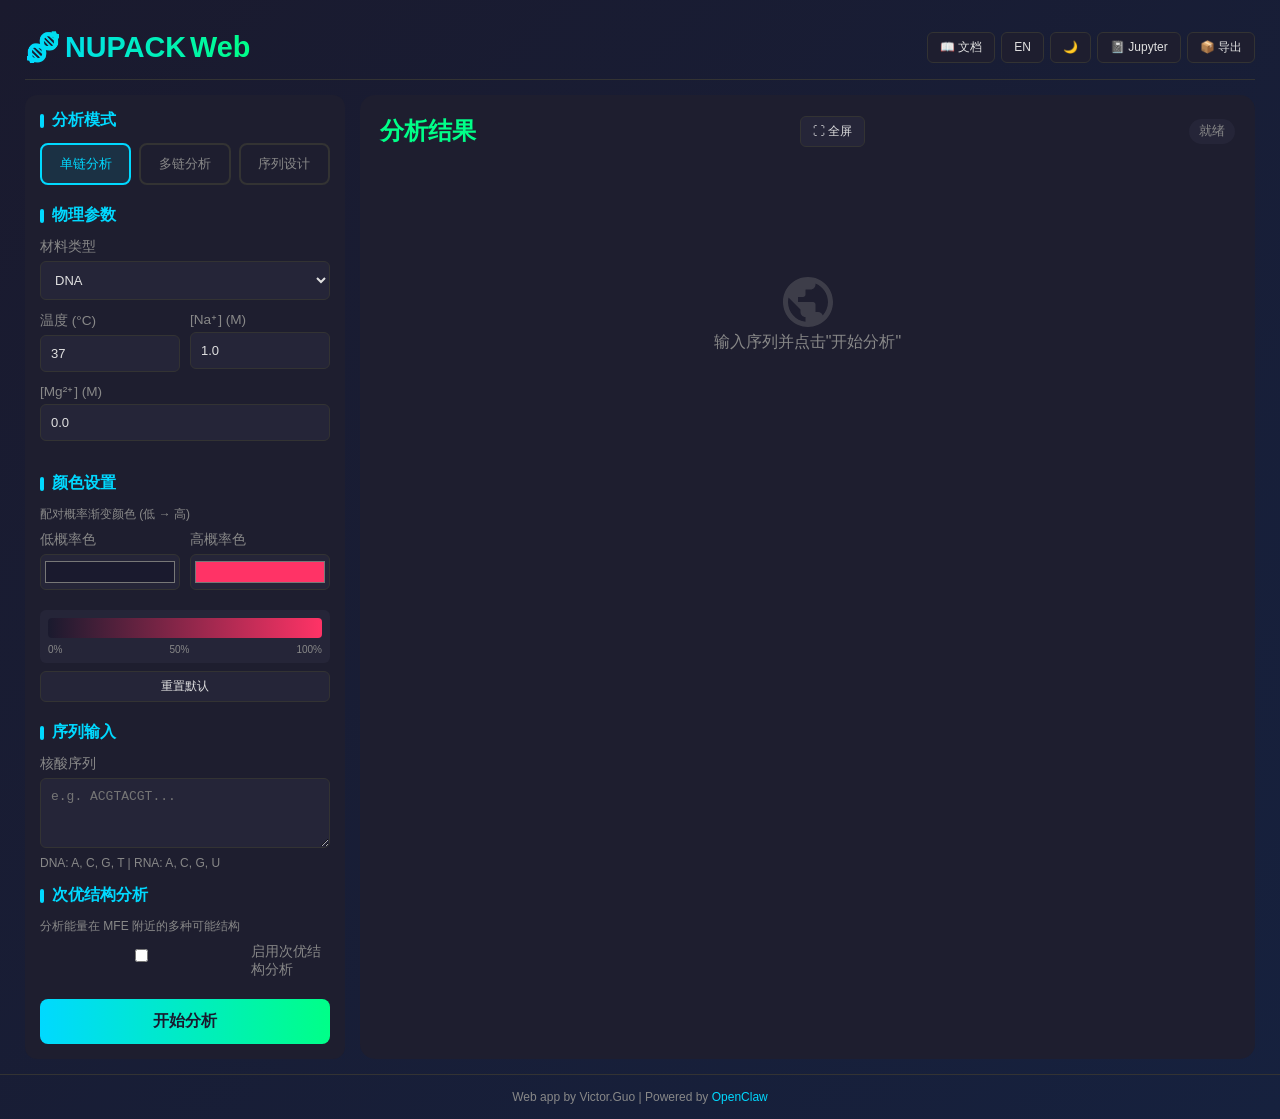
==== templates/index.html @ e682b63f "Initial commit: NUPACK Webapp" ====
<!DOCTYPE html>
<html lang="zh-CN">
<head>
    <meta charset="UTF-8">
    <meta name="viewport" content="width=device-width, initial-scale=1.0">
    <title>NUPACK Web</title>
    <script src="https://d3js.org/d3.v7.min.js"></script>
    <style>
        :root {
            --bg-primary: #1a1a2e;
            --bg-secondary: #16213e;
            --bg-card: #1e1e2f;
            --bg-input: #252538;
            --bg-canvas: #151525;
            --text-primary: #e0e0e0;
            --text-secondary: #888;
            --border-color: #333;
            --accent-blue: #00d9ff;
            --accent-green: #00ff88;
        }

        [data-theme="light"] {
            --bg-primary: #f5f5f5;
            --bg-secondary: #e8e8e8;
            --bg-card: #ffffff;
            --bg-input: #f0f0f0;
            --bg-canvas: #fafafa;
            --text-primary: #1a1a1a;
            --text-secondary: #666;
            --border-color: #ddd;
        }

        * { margin: 0; padding: 0; box-sizing: border-box; }

        body {
            font-family: -apple-system, BlinkMacSystemFont, 'Segoe UI', Roboto, sans-serif;
            background: linear-gradient(135deg, var(--bg-primary) 0%, var(--bg-secondary) 100%);
            min-height: 100vh;
            color: var(--text-primary);
            display: flex;
            flex-direction: column;
        }

        .container {
            width: 100%;
            padding: 15px 25px;
            flex: 1;
        }

        header {
            padding: 15px 0;
            border-bottom: 1px solid var(--border-color);
            margin-bottom: 15px;
            display: flex;
            justify-content: space-between;
            align-items: center;
        }

        header h1 {
            font-size: 1.8em;
            background: linear-gradient(90deg, var(--accent-blue), var(--accent-green));
            -webkit-background-clip: text;
            -webkit-text-fill-color: transparent;
            cursor: pointer;
            display: inline-flex;
            align-items: center;
            gap: 4px;
        }

        header h1 span {
            transition: transform 0.2s;
        }

        header h1 span:hover {
            transform: scale(1.05);
        }

        .dna-emoji {
            cursor: pointer;
        }

        .mamba-modal {
            position: fixed;
            top: 0;
            left: 0;
            width: 100vw;
            height: 100vh;
            background: rgba(0, 0, 0, 0.8);
            display: none;
            justify-content: center;
            align-items: center;
            z-index: 9999;
            backdrop-filter: blur(5px);
        }

        .mamba-modal.active {
            display: flex;
        }

        .mamba-modal-content {
            background: linear-gradient(135deg, #552583 0%, #FDB927 100%);
            padding: 40px 60px;
            border-radius: 16px;
            text-align: center;
            animation: mambaIn 0.5s ease;
            box-shadow: 0 20px 60px rgba(85, 37, 131, 0.6);
        }

        @keyframes mambaIn {
            from {
                opacity: 0;
                transform: scale(0.8);
            }
            to {
                opacity: 1;
                transform: scale(1);
            }
        }

        .mamba-modal-content h2 {
            color: #000;
            font-size: 36px;
            font-weight: bold;
            margin: 0 0 15px 0;
            font-family: 'Segoe UI', sans-serif;
            letter-spacing: 2px;
        }

        .mamba-modal-content p {
            color: rgba(0, 0, 0, 0.7);
            font-size: 14px;
            margin: 0;
        }

        .mamba-modal-close {
            position: absolute;
            top: 20px;
            right: 30px;
            color: #fff;
            font-size: 30px;
            cursor: pointer;
            transition: transform 0.2s;
        }

        .mamba-modal-close:hover {
            transform: rotate(90deg);
        }

        .header-right {
            display: flex;
            gap: 6px;
            flex-wrap: wrap;
        }

        .header-btn {
            padding: 6px 12px;
            border: 1px solid var(--border-color);
            background: var(--bg-card);
            color: var(--text-primary);
            border-radius: 6px;
            cursor: pointer;
            font-size: 12px;
            text-decoration: none;
            transition: all 0.2s;
            white-space: nowrap;
        }

        .header-btn:hover {
            border-color: var(--accent-blue);
            color: var(--accent-blue);
        }

        .main-layout {
            display: grid;
            grid-template-columns: 320px 1fr;
            gap: 15px;
            width: 100%;
        }

        .control-panel {
            background: var(--bg-card);
            border-radius: 12px;
            padding: 15px;
            height: fit-content;
            position: sticky;
            top: 15px;
        }

        .panel-section { margin-bottom: 20px; }

        .panel-section h3 {
            color: var(--accent-blue);
            margin-bottom: 12px;
            font-size: 1em;
            display: flex;
            align-items: center;
            gap: 8px;
        }

        .panel-section h3::before {
            content: '';
            width: 4px;
            height: 14px;
            background: var(--accent-blue);
            border-radius: 2px;
        }

        .mode-selector {
            display: flex;
            gap: 8px;
            margin-bottom: 15px;
        }

        .mode-btn {
            flex: 1;
            padding: 10px;
            border: 2px solid var(--border-color);
            background: transparent;
            color: var(--text-secondary);
            border-radius: 8px;
            cursor: pointer;
            font-weight: 500;
            font-size: 13px;
            transition: all 0.2s;
        }

        .mode-btn.active {
            border-color: var(--accent-blue);
            color: var(--accent-blue);
            background: rgba(0, 217, 255, 0.1);
        }

        label {
            display: block;
            margin-bottom: 5px;
            color: var(--text-secondary);
            font-size: 0.85em;
        }

        input, select, textarea {
            width: 100%;
            padding: 10px;
            border: 1px solid var(--border-color);
            background: var(--bg-input);
            color: var(--text-primary);
            border-radius: 6px;
            margin-bottom: 12px;
            font-size: 13px;
        }

        input:focus, select:focus, textarea:focus {
            outline: none;
            border-color: var(--accent-blue);
        }

        textarea {
            resize: vertical;
            min-height: 70px;
            font-family: 'Courier New', monospace;
        }

        .param-row {
            display: grid;
            grid-template-columns: 1fr 1fr;
            gap: 10px;
        }

        .analyze-btn {
            width: 100%;
            padding: 12px;
            border: none;
            background: linear-gradient(90deg, var(--accent-blue), var(--accent-green));
            color: #1a1a2e;
            border-radius: 8px;
            font-size: 1em;
            font-weight: 600;
            cursor: pointer;
            transition: transform 0.2s;
        }

        .analyze-btn:hover { transform: translateY(-2px); }
        .analyze-btn:disabled { opacity: 0.6; cursor: not-allowed; }

        .result-panel {
            background: var(--bg-card);
            border-radius: 15px;
            padding: 20px;
        }

        .result-header {
            display: flex;
            justify-content: space-between;
            align-items: center;
            margin-bottom: 15px;
        }

        .result-header h2 { color: var(--accent-green); }

        .result-actions { display: flex; gap: 8px; }

        .action-btn {
            padding: 6px 12px;
            border: 1px solid var(--border-color);
            background: var(--bg-input);
            color: var(--text-primary);
            border-radius: 6px;
            cursor: pointer;
            font-size: 12px;
        }

        .action-btn:hover { border-color: var(--accent-blue); color: var(--accent-blue); }

        .status-badge {
            padding: 4px 10px;
            border-radius: 15px;
            font-size: 0.8em;
        }
        .status-badge.ready { background: var(--bg-input); color: var(--text-secondary); }
        .status-badge.success { background: rgba(0, 255, 136, 0.2); color: var(--accent-green); }
        .status-badge.error { background: rgba(255, 68, 68, 0.2); color: #ff4444; }

        .result-content { min-height: 300px; }

        .placeholder {
            display: flex;
            flex-direction: column;
            align-items: center;
            justify-content: center;
            height: 300px;
            color: var(--text-secondary);
        }

        .result-card {
            background: var(--bg-input);
            border-radius: 10px;
            padding: 15px;
            margin-bottom: 15px;
        }

        .result-card h4 { color: var(--accent-blue); margin-bottom: 12px; }

        .result-row {
            display: flex;
            justify-content: space-between;
            padding: 8px 0;
            border-bottom: 1px solid var(--border-color);
        }
        .result-row:last-child { border-bottom: none; }
        .result-label { color: var(--text-secondary); }
        .result-value { color: var(--text-primary); font-family: 'Courier New', monospace; }
        .energy-value { color: var(--accent-green); font-weight: bold; }

        .structure-viz {
            background: var(--bg-primary);
            border-radius: 10px;
            padding: 15px;
            margin-top: 15px;
        }

        .structure-viz h4 { color: var(--accent-blue); margin-bottom: 12px; }

        .viz-controls {
            display: flex;
            gap: 10px;
            margin-bottom: 12px;
            flex-wrap: wrap;
            align-items: center;
        }

        .viz-control-group {
            display: flex;
            align-items: center;
            gap: 6px;
            padding: 6px 10px;
            background: var(--bg-input);
            border-radius: 6px;
            font-size: 12px;
        }

        .viz-control-group label { margin: 0; }
        .viz-control-group input[type="range"] { width: 70px; margin: 0; padding: 0; }
        .viz-control-group span { color: var(--accent-blue); min-width: 25px; }

        #structure-canvas {
            width: 100%;
            height: 500px;
            background: var(--bg-canvas);
            border-radius: 8px;
            position: relative;
            overflow: hidden;
        }

        .strand-item {
            display: grid;
            grid-template-columns: 80px 1fr 100px 40px;
            gap: 8px;
            margin-bottom: 8px;
            align-items: center;
        }
        .strand-item input { margin-bottom: 0; }

        .add-strand-btn {
            padding: 6px 12px;
            background: var(--bg-input);
            border: 1px dashed var(--border-color);
            color: var(--text-secondary);
            border-radius: 6px;
            cursor: pointer;
            font-size: 12px;
        }
        .add-strand-btn:hover { border-color: var(--accent-blue); color: var(--accent-blue); }

        .remove-btn {
            padding: 6px;
            background: transparent;
            border: 1px solid #ff4444;
            color: #ff4444;
            border-radius: 4px;
            cursor: pointer;
        }
        .remove-btn:hover { background: rgba(255, 68, 68, 0.2); }

        .loading {
            display: flex;
            flex-direction: column;
            align-items: center;
            justify-content: center;
            height: 250px;
        }

        .spinner {
            width: 40px;
            height: 40px;
            border: 3px solid var(--border-color);
            border-top-color: var(--accent-blue);
            border-radius: 50%;
            animation: spin 1s linear infinite;
        }
        @keyframes spin { to { transform: rotate(360deg); } }

        .complex-item {
            background: var(--bg-input);
            border-radius: 8px;
            padding: 12px;
            margin-bottom: 12px;
            border-left: 3px solid var(--accent-blue);
        }
        .complex-header { display: flex; justify-content: space-between; margin-bottom: 8px; }
        .complex-name { color: var(--accent-blue); font-weight: 600; }
        .complex-conc { color: var(--accent-green); }
        .complex-seq { font-family: 'Courier New', monospace; font-size: 0.8em; color: var(--text-secondary); margin: 6px 0; word-break: break-all; }
        .complex-struct { font-family: 'Courier New', monospace; font-size: 0.8em; color: var(--text-primary); word-break: break-all; }

        #pairs-canvas { width: 100%; max-width: 400px; }

        .modal-overlay {
            position: fixed;
            top: 0; left: 0;
            width: 100vw; height: 100vh;
            background: rgba(0, 0, 0, 0.7);
            z-index: 9998;
            display: none;
            justify-content: center;
            align-items: center;
        }
        .modal-overlay.active { display: flex; }

        .modal-content {
            background: var(--bg-card);
            border-radius: 12px;
            padding: 20px;
            max-width: 450px;
            width: 90%;
        }
        .modal-header { display: flex; justify-content: space-between; align-items: center; margin-bottom: 15px; }
        .modal-header h3 { color: var(--accent-blue); }
        .modal-close { background: none; border: none; color: var(--text-secondary); font-size: 20px; cursor: pointer; }
        .export-options { display: flex; flex-direction: column; gap: 8px; }
        .export-btn {
            padding: 10px 15px;
            border: 1px solid var(--border-color);
            background: var(--bg-input);
            color: var(--text-primary);
            border-radius: 6px;
            cursor: pointer;
            text-align: left;
        }
        .export-btn:hover { border-color: var(--accent-blue); color: var(--accent-blue); }

        /* 底部样式 */
        footer {
            text-align: center;
            padding: 15px;
            border-top: 1px solid var(--border-color);
            color: var(--text-secondary);
            font-size: 12px;
        }
        footer a { color: var(--accent-blue); text-decoration: none; }
        footer a:hover { text-decoration: underline; }

        /* 设计结果标签页 */
        .design-tabs {
            display: flex;
            gap: 5px;
            margin-bottom: 15px;
        }
        .design-tab {
            padding: 8px 15px;
            border: 1px solid var(--border-color);
            background: var(--bg-input);
            color: var(--text-secondary);
            border-radius: 6px;
            cursor: pointer;
            font-size: 12px;
        }
        .design-tab.active {
            border-color: var(--accent-blue);
            color: var(--accent-blue);
            background: rgba(0, 217, 255, 0.1);
        }

        @media (max-width: 1000px) {
            .main-layout { grid-template-columns: 280px 1fr; }
        }

        @media (max-width: 800px) {
            .main-layout { grid-template-columns: 1fr; }
            .control-panel { position: relative; }
            header { flex-direction: column; gap: 10px; align-items: flex-start; }
            .header-right { width: 100%; justify-content: flex-start; }
        }

        .hidden { display: none !important; }
    </style>
</head>
<body>
    <div class="container">
        <header>
            <h1>
                <span class="dna-emoji" onclick="showMambaModal()" title="点击查看彩蛋">🧬</span>
                <span onclick="window.open('https://nupack.org/', '_blank')" title="访问 NUPACK 官网">NUPACK</span>
                <span onclick="window.open('https://space.bilibili.com/533586737', '_blank')" title="访问作者主页">Web</span>
            </h1>
            <div class="header-right">
                <a href="https://docs.nupack.org/" target="_blank" class="header-btn">📖 <span data-i18n="docs">文档</span></a>
                <button class="header-btn" onclick="toggleLanguage()" id="lang-btn">EN</button>
                <button class="header-btn" onclick="toggleTheme()" id="theme-btn">🌙</button>
                <button class="header-btn" onclick="openInJupyter()">📓 Jupyter</button>
                <button class="header-btn" onclick="showExportModal()">📦 <span data-i18n="export">导出</span></button>
            </div>
        </header>

        <div class="main-layout">
            <div class="control-panel">
                <div class="panel-section">
                    <h3 data-i18n="mode">分析模式</h3>
                    <div class="mode-selector">
                        <button class="mode-btn active" data-mode="single" onclick="switchMode('single')" data-i18n="single">单链分析</button>
                        <button class="mode-btn" data-mode="tube" onclick="switchMode('tube')" data-i18n="multi">多链分析</button>
                        <button class="mode-btn" data-mode="design" onclick="switchMode('design')" data-i18n="design">序列设计</button>
                    </div>
                </div>

                <div class="panel-section">
                    <h3 data-i18n="params">物理参数</h3>
                    <label data-i18n="material">材料类型</label>
                    <select id="material">
                        <option value="dna">DNA</option>
                        <option value="rna">RNA</option>
                    </select>
                    <div class="param-row">
                        <div>
                            <label data-i18n="temp">温度 (°C)</label>
                            <input type="number" id="temperature" value="37" min="0" max="100">
                        </div>
                        <div>
                            <label>[Na⁺] (M)</label>
                            <input type="number" id="sodium" value="1.0" min="0.05" max="1.1" step="0.01">
                        </div>
                    </div>
                    <label>[Mg²⁺] (M)</label>
                    <input type="number" id="magnesium" value="0.0" min="0" max="0.2" step="0.001">
                </div>

                <div class="panel-section">
                    <h3 data-i18n="colorSettings">颜色设置</h3>
                    <p style="font-size: 0.75em; color: var(--text-secondary); margin-bottom: 8px;" data-i18n="colorHint">
                        配对概率渐变颜色 (低 → 高)
                    </p>
                    <div class="param-row">
                        <div>
                            <label data-i18n="lowColor">低概率色</label>
                            <input type="color" id="color-low" value="#1a1a2e" style="height: 36px; padding: 2px;">
                        </div>
                        <div>
                            <label data-i18n="highColor">高概率色</label>
                            <input type="color" id="color-high" value="#ff3366" style="height: 36px; padding: 2px;">
                        </div>
                    </div>
                    <div style="margin-top: 8px; padding: 8px; background: var(--bg-input); border-radius: 6px;">
                        <div id="gradient-preview" style="height: 20px; border-radius: 4px; margin-bottom: 6px;"></div>
                        <div style="display: flex; justify-content: space-between; font-size: 10px; color: var(--text-secondary);">
                            <span>0%</span><span>50%</span><span>100%</span>
                        </div>
                    </div>
                    <button class="action-btn" style="width: 100%; margin-top: 8px;" onclick="resetColors()" data-i18n="resetColors">重置默认</button>
                </div>

                <div class="panel-section" id="single-input">
                    <h3 data-i18n="seqInput">序列输入</h3>
                    <label data-i18n="sequence">核酸序列</label>
                    <textarea id="sequence" placeholder="e.g. ACGTACGT..."></textarea>
                    <p style="font-size: 0.75em; color: var(--text-secondary); margin-top: -8px;">
                        <span data-i18n="dnaHint">DNA: A, C, G, T | RNA: A, C, G, U</span>
                    </p>
                    
                    <h3 style="margin-top: 15px;" data-i18n="suboptSettings">次优结构分析</h3>
                    <p style="font-size: 0.75em; color: var(--text-secondary); margin-bottom: 8px;" data-i18n="suboptHint">
                        分析能量在 MFE 附近的多种可能结构
                    </p>
                    <label class="checkbox-label" style="display: flex; align-items: center; gap: 8px; margin-bottom: 10px;">
                        <input type="checkbox" id="enable-subopt" onchange="toggleSuboptOptions()">
                        <span data-i18n="enableSubopt">启用次优结构分析</span>
                    </label>
                    <div id="subopt-options" class="hidden">
                        <div class="param-row">
                            <div>
                                <label data-i18n="energyGap">能量窗口 (kcal/mol)</label>
                                <input type="number" id="energy-gap" value="3.0" min="0.5" max="10" step="0.5">
                            </div>
                            <div>
                                <label data-i18n="maxStructures">最大结构数</label>
                                <input type="number" id="max-structures" value="20" min="1" max="100">
                            </div>
                        </div>
                    </div>
                </div>

                <div class="panel-section hidden" id="tube-input">
                    <h3 data-i18n="strandList">链列表</h3>
                    <div id="strand-list">
                        <div class="strand-item">
                            <input type="text" placeholder="Name" value="Strand_A" class="strand-name">
                            <input type="text" placeholder="Sequence" class="strand-seq">
                            <input type="number" placeholder="Conc (M)" value="1e-6" class="strand-conc">
                            <button class="remove-btn" onclick="removeStrand(this)">×</button>
                        </div>
                    </div>
                    <button class="add-strand-btn" onclick="addStrand()">+ <span data-i18n="addStrand">添加链</span></button>
                    <label style="margin-top: 12px;" data-i18n="maxSize">最大复合物大小</label>
                    <input type="number" id="max-size" value="2" min="1" max="6">
                </div>

                <div class="panel-section hidden" id="design-input">
                    <h3 data-i18n="domains">结构域定义</h3>
                    <p style="font-size: 0.75em; color: var(--text-secondary); margin-bottom: 8px;" data-i18n="domainHint">
                        N=任意, A/T/G/C=固定, R=嘌呤, Y=嘧啶
                    </p>
                    <div id="domain-list">
                        <div class="strand-item" style="grid-template-columns: 50px 1fr 40px;">
                            <input type="text" placeholder="Name" value="a" class="domain-name">
                            <input type="text" placeholder="Pattern" value="N10" class="domain-seq">
                            <button class="remove-btn" onclick="removeDomain(this)">×</button>
                        </div>
                    </div>
                    <button class="add-strand-btn" onclick="addDomain()">+ <span data-i18n="addDomain">添加结构域</span></button>

                    <h3 style="margin-top: 15px;" data-i18n="targetStrands">目标链定义</h3>
                    <p style="font-size: 0.75em; color: var(--text-secondary); margin-bottom: 8px;" data-i18n="strandHint">
                        结构域用逗号分隔，~a 表示 a 的反向互补
                    </p>
                    <div id="target-strand-list">
                        <div class="strand-item" style="grid-template-columns: 60px 1fr 40px;">
                            <input type="text" placeholder="Name" value="A" class="tstrand-name">
                            <input type="text" placeholder="Domains" value="a" class="tstrand-domains">
                            <button class="remove-btn" onclick="removeTargetStrand(this)">×</button>
                        </div>
                    </div>
                    <button class="add-strand-btn" onclick="addTargetStrand()">+ <span data-i18n="addTargetStrand">添加目标链</span></button>

                    <h3 style="margin-top: 15px;" data-i18n="targetComplex">目标复合物</h3>
                    <p style="font-size: 0.75em; color: var(--text-secondary); margin-bottom: 8px;" data-i18n="structHint">
                        结构: . = 未配对, ( ) = 配对, + = 链分隔 | 点击「自动生成」智能计算
                    </p>
                    <div id="target-complex-list">
                        <div style="background: var(--bg-input); border-radius: 6px; padding: 10px; margin-bottom: 8px;">
                            <div class="strand-item" style="grid-template-columns: 60px 1fr 80px;">
                                <input type="text" placeholder="Name" value="AB" class="tcomplex-name">
                                <input type="text" placeholder="Strands" value="A,B" class="tcomplex-strands">
                                <button class="action-btn" onclick="autoGenerateStructure(this)" style="font-size: 11px; padding: 4px 8px;">✨ 自动生成</button>
                            </div>
                            <input type="text" placeholder="Structure (可自动生成)" value="..........+.........." class="tcomplex-structure" style="margin-top: 5px; margin-bottom: 0;">
                        </div>
                    </div>
                    <button class="add-strand-btn" onclick="addTargetComplex()">+ <span data-i18n="addComplex">添加目标复合物</span></button>

                    <label style="margin-top: 12px;" data-i18n="trials">设计尝试次数</label>
                    <input type="number" id="design-trials" value="3" min="1" max="20">
                </div>

                <button class="analyze-btn" onclick="runAnalysis()" id="analyze-btn" data-i18n="analyze">开始分析</button>
            </div>

            <div class="result-panel">
                <div class="result-header">
                    <h2 data-i18n="results">分析结果</h2>
                    <div class="result-actions">
                        <button class="action-btn" onclick="toggleFullscreen()" id="fullscreen-btn">⛶ <span data-i18n="fullscreen">全屏</span></button>
                    </div>
                    <span class="status-badge ready" id="status" data-i18n="ready">就绪</span>
                </div>

                <div class="result-content" id="result-content">
                    <div class="placeholder">
                        <svg viewBox="0 0 24 24" fill="currentColor" width="60" height="60" style="opacity:0.3">
                            <path d="M12 2C6.48 2 2 6.48 2 12s4.48 10 10 10 10-4.48 10-10S17.52 2 12 2zm-1 17.93c-3.95-.49-7-3.85-7-7.93 0-.62.08-1.21.21-1.79L9 15v1c0 1.1.9 2 2 2v1.93zm6.9-2.54c-.26-.81-1-1.39-1.9-1.39h-1v-3c0-.55-.45-1-1-1H8v-2h2c.55 0 1-.45 1-1V7h2c1.1 0 2-.9 2-2v-.41c2.93 1.19 5 4.06 5 7.41 0 2.08-.8 3.97-2.1 5.39z"/>
                        </svg>
                        <p data-i18n="placeholder">输入序列并点击"开始分析"</p>
                    </div>
                </div>
            </div>
        </div>
    </div>

    <footer>
        Web app by Victor.Guo | Powered by <a href="https://openclaw.ai" target="_blank">OpenClaw</a>
    </footer>

    <!-- Mamba 彩蛋模态框 -->
    <div class="mamba-modal" id="mamba-modal" onclick="closeMambaModal()">
        <span class="mamba-modal-close">&times;</span>
        <div class="mamba-modal-content" onclick="event.stopPropagation()">
            <h2>Mamba Never Out</h2>
            <p>🐍 24 | 8 💜💛</p>
        </div>
    </div>

    <!-- 导出模态框 -->
    <div class="modal-overlay" id="export-modal">
        <div class="modal-content">
            <div class="modal-header">
                <h3 data-i18n="exportTitle">📦 导出结果</h3>
                <button class="modal-close" onclick="closeExportModal()">×</button>
            </div>
            <div class="export-options">
                <button class="export-btn" onclick="exportImage()">🖼️ <span data-i18n="exportImg">导出结构图 (PNG)</span></button>
                <button class="export-btn" onclick="exportJSON()">📊 <span data-i18n="exportJson">导出原始数据 (JSON)</span></button>
                <button class="export-btn" onclick="exportCSV()">📈 <span data-i18n="exportCsv">导出配对概率矩阵 (CSV)</span></button>
                <button class="export-btn" onclick="exportAll()">📦 <span data-i18n="exportAll">导出全部</span></button>
            </div>
        </div>
    </div>

    <script>
        // ==================== 多语言支持 ====================
        const i18n = {
            zh: {
                docs: '文档', export: '导出', mode: '分析模式', single: '单链分析', multi: '多链分析',
                design: '序列设计', params: '物理参数', material: '材料类型', temp: '温度 (°C)',
                seqInput: '序列输入', sequence: '核酸序列', dnaHint: 'DNA: A, C, G, T | RNA: A, C, G, U',
                strandList: '链列表', addStrand: '添加链', maxSize: '最大复合物大小',
                domains: '结构域定义', domainHint: 'N=任意, A/T/G/C=固定, R=嘌呤, Y=嘧啶',
                addDomain: '添加结构域', targetStrands: '目标链定义', strandHint: '结构域用逗号分隔，~a 表示反向互补',
                addTargetStrand: '添加目标链', targetComplex: '目标复合物', structHint: '结构: . = 未配对, ( ) = 配对, + = 链分隔',
                addComplex: '添加目标复合物', trials: '设计尝试次数', analyze: '开始分析', results: '分析结果',
                fullscreen: '全屏', ready: '就绪', placeholder: '输入序列并点击"开始分析"',
                exportTitle: '📦 导出结果', exportImg: '导出结构图 (PNG)', exportJson: '导出原始数据 (JSON)',
                exportCsv: '导出配对概率矩阵 (CSV)', exportAll: '导出全部', analyzing: '分析中...', designing: '设计中...',
                complete: '完成', error: '错误', bestDesign: '🏆 最佳设计', domainSeq: '结构域序列',
                strandSeq: '链序列', analyzeDesign: '🔬 分析此设计结果', viewDesign: '查看设计结果',
                colorSettings: '颜色设置', colorHint: '配对概率渐变颜色 (低 → 高)',
                lowColor: '低概率色', highColor: '高概率色', resetColors: '重置默认',
                suboptSettings: '次优结构分析', suboptHint: '分析能量在 MFE 附近的多种可能结构',
                enableSubopt: '启用次优结构分析', energyGap: '能量窗口 (kcal/mol)',
                maxStructures: '最大结构数', suboptResults: '次优结构结果',
                structureDist: '结构分布', structName: '结构', probability: '概率',
                energy: '能量', viewStructure: '查看结构详情'
            },
            en: {
                docs: 'Docs', export: 'Export', mode: 'Mode', single: 'Single', multi: 'Multi-strand',
                design: 'Design', params: 'Parameters', material: 'Material', temp: 'Temperature (°C)',
                seqInput: 'Sequence Input', sequence: 'Nucleic Acid Sequence', dnaHint: 'DNA: A, C, G, T | RNA: A, C, G, U',
                strandList: 'Strand List', addStrand: 'Add Strand', maxSize: 'Max Complex Size',
                domains: 'Domain Definition', domainHint: 'N=any, A/T/G/C=fixed, R=purine, Y=pyrimidine',
                addDomain: 'Add Domain', targetStrands: 'Target Strands', strandHint: 'Domains separated by comma, ~a = reverse complement',
                addTargetStrand: 'Add Strand', targetComplex: 'Target Complex', structHint: 'Structure: . = unpaired, ( ) = paired, + = strand break',
                addComplex: 'Add Complex', trials: 'Design Trials', analyze: 'Start Analysis', results: 'Results',
                fullscreen: 'Fullscreen', ready: 'Ready', placeholder: 'Enter sequence and click "Start Analysis"',
                exportTitle: '📦 Export Results', exportImg: 'Export Structure (PNG)', exportJson: 'Export Data (JSON)',
                exportCsv: 'Export Pairs Matrix (CSV)', exportAll: 'Export All', analyzing: 'Analyzing...', designing: 'Designing...',
                complete: 'Done', error: 'Error', bestDesign: '🏆 Best Design', domainSeq: 'Domain Sequences',
                strandSeq: 'Strand Sequences', analyzeDesign: '🔬 Analyze This Design', viewDesign: 'View Design Results',
                colorSettings: 'Color Settings', colorHint: 'Pairing probability gradient (Low → High)',
                lowColor: 'Low Prob', highColor: 'High Prob', resetColors: 'Reset Default',
                suboptSettings: 'Suboptimal Structures', suboptHint: 'Analyze multiple possible structures near MFE energy',
                enableSubopt: 'Enable suboptimal analysis', energyGap: 'Energy gap (kcal/mol)',
                maxStructures: 'Max structures', suboptResults: 'Suboptimal Structures',
                structureDist: 'Structure Distribution', structName: 'Structure', probability: 'Probability',
                energy: 'Energy', viewStructure: 'View Structure'
            }
        };

        let currentLang = 'zh';

        function toggleLanguage() {
            currentLang = currentLang === 'zh' ? 'en' : 'zh';
            document.getElementById('lang-btn').textContent = currentLang === 'zh' ? 'EN' : '中文';
            updateLanguage();
        }

        function updateLanguage() {
            document.querySelectorAll('[data-i18n]').forEach(el => {
                const key = el.getAttribute('data-i18n');
                if (i18n[currentLang][key]) {
                    el.textContent = i18n[currentLang][key];
                }
            });
            document.querySelectorAll('[data-i18n-placeholder]').forEach(el => {
                const key = el.getAttribute('data-i18n-placeholder');
                if (i18n[currentLang][key]) {
                    el.placeholder = i18n[currentLang][key];
                }
            });
        }

        // ==================== 全局状态 ====================
        let currentMode = 'single';
        let currentTheme = 'dark';
        let analysisResult = null;
        let tubeAnalysisData = null;
        let suboptAnalysisData = null; // 次优结构分析数据
        let designResult = null; // 保存设计结果
        let currentStructureData = null;
        let currentDetailStructureData = null;
        let vizParams = { tension: 1.0, backboneWidth: 3, pairWidth: 4 };
        
        // 配对概率颜色设置 - 默认使用更显眼的颜色
        let gradientColors = {
            low: '#1a1a2e',   // 深色（低概率）
            high: '#ff3366'   // 亮粉红色（高概率）
        };
        
        // 预设的醒目颜色方案
        const colorPresets = {
            default: { low: '#1a1a2e', high: '#ff3366' },      // 深色 → 亮粉红
            fire: { low: '#1a1a2e', high: '#ff6600' },         // 深色 → 橙色
            emerald: { low: '#1a1a2e', high: '#00ff88' },      // 深色 → 翠绿
            electric: { low: '#1a1a2e', high: '#00d9ff' },     // 深色 → 电蓝
            sunset: { low: '#2d1b4e', high: '#ff4757' },       // 深紫 → 红橙
            neon: { low: '#0a0a0a', high: '#39ff14' }          // 黑色 → 霓虹绿
        };

        // ==================== 颜色设置 ====================
        function updateGradientPreview() {
            const preview = document.getElementById('gradient-preview');
            if (preview) {
                preview.style.background = `linear-gradient(90deg, ${gradientColors.low}, ${gradientColors.high})`;
            }
        }
        
        function onColorChange() {
            gradientColors.low = document.getElementById('color-low').value;
            gradientColors.high = document.getElementById('color-high').value;
            updateGradientPreview();
            
            // 如果已有分析结果，重新绘制
            if (currentStructureData) {
                drawStructureForce(currentStructureData.sequence, currentStructureData.structure, currentStructureData.pairsMatrix);
                drawHeatmap(currentStructureData.sequence, currentStructureData.pairsMatrix);
            }
        }
        
        function resetColors() {
            gradientColors = { ...colorPresets.default };
            document.getElementById('color-low').value = gradientColors.low;
            document.getElementById('color-high').value = gradientColors.high;
            updateGradientPreview();
            
            // 如果已有分析结果，重新绘制
            if (currentStructureData) {
                drawStructureForce(currentStructureData.sequence, currentStructureData.structure, currentStructureData.pairsMatrix);
                drawHeatmap(currentStructureData.sequence, currentStructureData.pairsMatrix);
            }
        }
        
        // 获取当前颜色比例尺
        function getProbColorScale() {
            return d3.scaleSequential()
                .domain([0, 1])
                .interpolator(d3.interpolate(gradientColors.low, gradientColors.high));
        }

        // ==================== Mamba 彩蛋模态框 ====================
        function showMambaModal() {
            document.getElementById('mamba-modal').classList.add('active');
        }

        function closeMambaModal() {
            document.getElementById('mamba-modal').classList.remove('active');
        }

        // ==================== 主题切换 ====================
        function toggleTheme() {
            currentTheme = currentTheme === 'dark' ? 'light' : 'dark';
            document.documentElement.setAttribute('data-theme', currentTheme);
            document.getElementById('theme-btn').textContent = currentTheme === 'dark' ? '🌙' : '☀️';
        }

        // ==================== 模式切换 ====================
        function switchMode(mode) {
            currentMode = mode;
            document.querySelectorAll('.mode-btn').forEach(btn => {
                btn.classList.toggle('active', btn.dataset.mode === mode);
            });
            document.getElementById('single-input').classList.toggle('hidden', mode !== 'single');
            document.getElementById('tube-input').classList.toggle('hidden', mode !== 'tube');
            document.getElementById('design-input').classList.toggle('hidden', mode !== 'design');
            document.getElementById('analyze-btn').textContent = i18n[currentLang][mode === 'design' ? 'design' : 'analyze'];
        }

        // ==================== 次优结构选项切换 ====================
        function toggleSuboptOptions() {
            const checkbox = document.getElementById('enable-subopt');
            const options = document.getElementById('subopt-options');
            options.classList.toggle('hidden', !checkbox.checked);
        }

        // ==================== 链管理 ====================
        function addStrand() {
            const list = document.getElementById('strand-list');
            const index = list.children.length;
            const item = document.createElement('div');
            item.className = 'strand-item';
            item.innerHTML = `
                <input type="text" placeholder="Name" value="Strand_${String.fromCharCode(65 + index)}" class="strand-name">
                <input type="text" placeholder="Sequence" class="strand-seq">
                <input type="number" placeholder="Conc (M)" value="1e-6" class="strand-conc">
                <button class="remove-btn" onclick="removeStrand(this)">×</button>`;
            list.appendChild(item);
        }

        function removeStrand(btn) {
            const list = document.getElementById('strand-list');
            if (list.children.length > 1) btn.parentElement.remove();
        }

        // ==================== 设计模式管理 ====================
        function addDomain() {
            const list = document.getElementById('domain-list');
            const item = document.createElement('div');
            item.className = 'strand-item';
            item.style.gridTemplateColumns = '50px 1fr 40px';
            item.innerHTML = `
                <input type="text" placeholder="Name" value="" class="domain-name">
                <input type="text" placeholder="Pattern" value="N10" class="domain-seq">
                <button class="remove-btn" onclick="removeDomain(this)">×</button>`;
            list.appendChild(item);
        }

        function removeDomain(btn) {
            const list = document.getElementById('domain-list');
            if (list.children.length > 1) btn.parentElement.remove();
        }

        function addTargetStrand() {
            const list = document.getElementById('target-strand-list');
            const item = document.createElement('div');
            item.className = 'strand-item';
            item.style.gridTemplateColumns = '60px 1fr 40px';
            item.innerHTML = `
                <input type="text" placeholder="Name" value="" class="tstrand-name">
                <input type="text" placeholder="Domains" value="" class="tstrand-domains">
                <button class="remove-btn" onclick="removeTargetStrand(this)">×</button>`;
            list.appendChild(item);
        }

        function removeTargetStrand(btn) {
            const list = document.getElementById('target-strand-list');
            if (list.children.length > 1) btn.parentElement.remove();
        }

        function addTargetComplex() {
            const list = document.getElementById('target-complex-list');
            const item = document.createElement('div');
            item.style.cssText = 'background: var(--bg-input); border-radius: 6px; padding: 10px; margin-bottom: 8px;';
            item.innerHTML = `
                <div class="strand-item" style="grid-template-columns: 60px 1fr 80px;">
                    <input type="text" placeholder="Name" value="" class="tcomplex-name">
                    <input type="text" placeholder="Strands" value="" class="tcomplex-strands">
                    <button class="action-btn" onclick="autoGenerateStructure(this)" style="font-size: 11px; padding: 4px 8px;">✨ 自动生成</button>
                </div>
                <input type="text" placeholder="Structure (可自动生成)" value="" class="tcomplex-structure" style="margin-top: 5px; margin-bottom: 0;">`;
            list.appendChild(item);
        }

        // ==================== 智能生成结构 ====================
        function autoGenerateStructure(btn) {
            // 获取当前复合物的链信息
            const complexDiv = btn.closest('div[style*="background"]');
            const strandsInput = complexDiv.querySelector('.tcomplex-strands');
            const structureInput = complexDiv.querySelector('.tcomplex-structure');
            
            const strandNames = strandsInput.value.split(',').map(s => s.trim()).filter(s => s);
            if (strandNames.length === 0) {
                alert(currentLang === 'zh' ? '请输入链名称' : 'Please enter strand names');
                return;
            }

            // 收集定义的链和结构域信息
            const strandDefs = {};
            document.querySelectorAll('#target-strand-list .strand-item').forEach(item => {
                const name = item.querySelector('.tstrand-name').value.trim();
                const domains = item.querySelector('.tstrand-domains').value.trim();
                if (name && domains) {
                    strandDefs[name] = domains.split(',').map(d => d.trim());
                }
            });

            // 收集结构域长度
            const domainLengths = {};
            document.querySelectorAll('#domain-list .strand-item').forEach(item => {
                const name = item.querySelector('.domain-name').value.trim();
                const seq = item.querySelector('.domain-seq').value.trim();
                if (name && seq) {
                    let length = 0;
                    let i = 0;
                    while (i < seq.length) {
                        const char = seq[i].toUpperCase();
                        if (char === 'N' || char === 'R' || char === 'Y') {
                            let numStr = '';
                            let j = i + 1;
                            while (j < seq.length && /\d/.test(seq[j])) {
                                numStr += seq[j];
                                j++;
                            }
                            length += numStr ? parseInt(numStr) : 1;
                            i = j;
                        } else if (['A', 'T', 'G', 'C', 'U'].includes(char)) {
                            length += 1;
                            i++;
                        } else {
                            i++;
                        }
                    }
                    domainLengths[name] = length;
                }
            });

            // 分析所有链的结构域配对关系
            // 规则：~x 是 x 的反向互补，它们会配对
            // 配对时：先出现的域用 (，后出现的域用 )
            const allDomains = []; // 按顺序记录所有域及其链索引
            strandNames.forEach((strandName, strandIndex) => {
                const domains = strandDefs[strandName];
                if (!domains) return;
                domains.forEach(domainName => {
                    const isComplement = domainName.startsWith('~');
                    const baseName = isComplement ? domainName.substring(1) : domainName;
                    allDomains.push({
                        domainName,
                        baseName,
                        isComplement,
                        strandIndex,
                        length: domainLengths[baseName] || 10
                    });
                });
            });

            // 确定每个域是配对还是不配对
            // 找出配对关系：一个正向域和一个反向互补域配对
            const domainStatus = {}; // domainName -> 'open' | 'close' | 'unpaired'
            const baseNameUsed = {}; // baseName -> 'opened' | 'closed' | null

            allDomains.forEach(d => {
                const key = d.domainName;
                const base = d.baseName;
                
                if (d.isComplement) {
                    // 反向互补域
                    if (baseNameUsed[base] === 'opened') {
                        domainStatus[key] = 'close';
                        baseNameUsed[base] = 'closed';
                    } else {
                        domainStatus[key] = 'unpaired';
                    }
                } else {
                    // 正向域
                    if (baseNameUsed[base] === undefined || baseNameUsed[base] === null) {
                        // 检查后面是否有对应的反向互补域
                        const hasComplement = allDomains.some(other => 
                            other !== d && 
                            other.baseName === base && 
                            other.isComplement
                        );
                        if (hasComplement) {
                            domainStatus[key] = 'open';
                            baseNameUsed[base] = 'opened';
                        } else {
                            domainStatus[key] = 'unpaired';
                            baseNameUsed[base] = 'unpaired';
                        }
                    } else {
                        domainStatus[key] = 'unpaired';
                    }
                }
            });

            // 生成结构字符串
            let totalStructure = '';
            let domainIndex = 0;

            strandNames.forEach((strandName, strandIndex) => {
                const domains = strandDefs[strandName];
                if (!domains) return;

                domains.forEach(domainName => {
                    const length = domainLengths[domainName.replace('~', '')] || 10;
                    const status = domainStatus[domainName] || 'unpaired';

                    if (status === 'open') {
                        totalStructure += '('.repeat(length);
                    } else if (status === 'close') {
                        totalStructure += ')'.repeat(length);
                    } else {
                        totalStructure += '.'.repeat(length);
                    }
                });

                if (strandIndex < strandNames.length - 1) {
                    totalStructure += '+';
                }
            });

            structureInput.value = totalStructure;
        }

        // ==================== 分析请求 ====================
        async function runAnalysis() {
            const btn = document.getElementById('analyze-btn');
            const status = document.getElementById('status');
            const content = document.getElementById('result-content');

            const params = {
                material: document.getElementById('material').value,
                temperature: parseFloat(document.getElementById('temperature').value),
                sodium: parseFloat(document.getElementById('sodium').value),
                magnesium: parseFloat(document.getElementById('magnesium').value)
            };

            btn.disabled = true;
            status.className = 'status-badge ready';
            status.textContent = i18n[currentLang][currentMode === 'design' ? 'designing' : 'analyzing'];
            content.innerHTML = `<div class="loading"><div class="spinner"></div><p style="margin-top: 10px; color: var(--text-secondary);">${status.textContent}</p></div>`;

            try {
                let response;
                if (currentMode === 'single') {
                    const sequence = document.getElementById('sequence').value.trim();
                    if (!sequence) throw new Error(currentLang === 'zh' ? '请输入序列' : 'Please enter a sequence');
                    
                    // 检查是否启用次优结构分析
                    const enableSubopt = document.getElementById('enable-subopt').checked;
                    if (enableSubopt) {
                        params.energy_gap = parseFloat(document.getElementById('energy-gap').value);
                        params.max_structures = parseInt(document.getElementById('max-structures').value);
                        response = await fetch('/api/analyze/subopt', {
                            method: 'POST', headers: {'Content-Type': 'application/json'},
                            body: JSON.stringify({...params, sequence})
                        });
                    } else {
                        response = await fetch('/api/analyze/single', {
                            method: 'POST', headers: {'Content-Type': 'application/json'},
                            body: JSON.stringify({...params, sequence})
                        });
                    }
                } else if (currentMode === 'tube') {
                    const strandItems = document.querySelectorAll('#strand-list .strand-item');
                    const strands = [];
                    strandItems.forEach(item => {
                        const name = item.querySelector('.strand-name').value.trim();
                        const seq = item.querySelector('.strand-seq').value.trim();
                        const conc = item.querySelector('.strand-conc').value;
                        if (seq) strands.push({name, sequence: seq, concentration: parseFloat(conc)});
                    });
                    if (strands.length === 0) throw new Error(currentLang === 'zh' ? '请至少添加一条链' : 'Add at least one strand');
                    params.max_size = parseInt(document.getElementById('max-size').value);
                    response = await fetch('/api/analyze/tube', {
                        method: 'POST', headers: {'Content-Type': 'application/json'},
                        body: JSON.stringify({...params, strands})
                    });
                } else if (currentMode === 'design') {
                    const domains = [], strands = [], complexes = [];
                    document.querySelectorAll('#domain-list .strand-item').forEach(item => {
                        const name = item.querySelector('.domain-name').value.trim();
                        const seq = item.querySelector('.domain-seq').value.trim();
                        if (name && seq) domains.push({name, sequence: seq});
                    });
                    document.querySelectorAll('#target-strand-list .strand-item').forEach(item => {
                        const name = item.querySelector('.tstrand-name').value.trim();
                        const domainsStr = item.querySelector('.tstrand-domains').value.trim();
                        if (name && domainsStr) strands.push({name, domains: domainsStr.split(',').map(d => d.trim())});
                    });
                    document.querySelectorAll('#target-complex-list > div').forEach(item => {
                        const name = item.querySelector('.tcomplex-name').value.trim();
                        const strandsStr = item.querySelector('.tcomplex-strands').value.trim();
                        const structure = item.querySelector('.tcomplex-structure').value.trim();
                        if (name && strandsStr && structure) complexes.push({name, strands: strandsStr.split(',').map(s => s.trim()), structure});
                    });
                    if (domains.length === 0) throw new Error(currentLang === 'zh' ? '请定义至少一个结构域' : 'Define at least one domain');
                    if (strands.length === 0) throw new Error(currentLang === 'zh' ? '请定义至少一条目标链' : 'Define at least one strand');
                    if (complexes.length === 0) throw new Error(currentLang === 'zh' ? '请定义至少一个目标复合物' : 'Define at least one complex');
                    params.trials = parseInt(document.getElementById('design-trials').value);
                    response = await fetch('/api/design/complex', {
                        method: 'POST', headers: {'Content-Type': 'application/json'},
                        body: JSON.stringify({...params, domains, strands, complexes})
                    });
                }

                const data = await response.json();
                if (data.error) throw new Error(data.error);

                analysisResult = data;
                status.className = 'status-badge success';
                status.textContent = i18n[currentLang].complete;

                if (currentMode === 'single') {
                    // 判断是次优结构分析还是普通分析
                    if (data.structures && data.structures.length > 0) {
                        displaySuboptResult(data);
                    } else {
                        displaySingleResult(data);
                    }
                }
                else if (currentMode === 'tube') displayTubeResult(data);
                else if (currentMode === 'design') { designResult = data; displayDesignResult(data); }

            } catch (error) {
                status.className = 'status-badge error';
                status.textContent = i18n[currentLang].error;
                content.innerHTML = `<div class="result-card"><h4>❌ ${error.message}</h4></div>`;
            } finally { btn.disabled = false; }
        }

        // ==================== 结果显示 ====================
        function displaySingleResult(data) {
            currentStructureData = { sequence: data.sequence, structure: data.mfe_structure, pairsMatrix: data.pairs_matrix };
            const content = document.getElementById('result-content');
            content.innerHTML = `
                <div class="result-card">
                    <h4>📊 ${currentLang === 'zh' ? '基本信息' : 'Basic Info'}</h4>
                    <div class="result-row"><span class="result-label">${currentLang === 'zh' ? '序列' : 'Sequence'}</span><span class="result-value">${data.sequence}</span></div>
                    <div class="result-row"><span class="result-label">${currentLang === 'zh' ? '长度' : 'Length'}</span><span class="result-value">${data.length} nt</span></div>
                    <div class="result-row"><span class="result-label">MFE ${currentLang === 'zh' ? '结构' : 'Structure'}</span><span class="result-value">${data.mfe_structure}</span></div>
                    <div class="result-row"><span class="result-label">MFE ${currentLang === 'zh' ? '能量' : 'Energy'}</span><span class="result-value energy-value">${data.mfe_energy.toFixed(2)} kcal/mol</span></div>
                </div>
                <div id="base-info-panel"></div>
                <div class="structure-viz">
                    <h4>🧬 ${currentLang === 'zh' ? '二级结构可视化' : 'Secondary Structure'}</h4>
                    <p style="font-size: 0.8em; color: var(--text-secondary); margin-bottom: 10px;">${currentLang === 'zh' ? '💡 点击碱基查看配对概率详情' : '💡 Click a base to view pairing probabilities'}</p>
                    <div class="viz-controls">
                        <button class="action-btn" onclick="fixLayout()">📌 ${currentLang === 'zh' ? '固定布局' : 'Fix Layout'}</button>
                        <div class="viz-control-group"><label>${currentLang === 'zh' ? '松紧' : 'Tension'}:</label><input type="range" id="tension-slider" min="0.5" max="2" step="0.1" value="1" onchange="updateTension(this.value)"><span id="tension-value">1.0</span></div>
                        <div class="viz-control-group"><label>${currentLang === 'zh' ? '线宽' : 'Width'}:</label><input type="range" id="linewidth-slider" min="1" max="6" step="0.5" value="3" onchange="updateLineWidth(this.value)"><span id="linewidth-value">3</span></div>
                    </div>
                    <div id="structure-canvas"></div>
                </div>
                <div class="structure-viz" style="margin-top: 15px;">
                    <h4>🌡️ ${currentLang === 'zh' ? '配对概率矩阵' : 'Pairing Probability Matrix'}</h4>
                    <p style="font-size: 0.8em; color: var(--text-secondary); margin-bottom: 10px;">${currentLang === 'zh' ? '颜色越亮表示配对概率越高' : 'Brighter color indicates higher pairing probability'}</p>
                    <div id="heatmap-canvas" style="overflow: auto; max-width: 100%;"></div>
                </div>`;
            drawStructureForce(data.sequence, data.mfe_structure, data.pairs_matrix);
            drawHeatmap(data.sequence, data.pairs_matrix);
        }

        // 绘制配对概率热力图
        function drawHeatmap(sequence, pairsMatrix) {
            const container = document.getElementById('heatmap-canvas');
            if (!container) return;
            container.innerHTML = '';
            
            const n = sequence.length;
            const cellSize = Math.min(25, Math.max(15, 400 / n));
            const width = n * cellSize + 60;
            const height = n * cellSize + 40;

            const svg = d3.select(container).append('svg')
                .attr('width', width)
                .attr('height', height);

            // 颜色比例尺
            const colorScale = getProbColorScale();

            // 绘制单元格
            for (let i = 0; i < n; i++) {
                for (let j = 0; j < n; j++) {
                    const prob = pairsMatrix[i][j];
                    svg.append('rect')
                        .attr('x', j * cellSize + 40)
                        .attr('y', i * cellSize + 25)
                        .attr('width', cellSize - 1)
                        .attr('height', cellSize - 1)
                        .attr('fill', colorScale(prob))
                        .attr('stroke', 'var(--border-color)')
                        .attr('stroke-width', 0.5)
                        .on('mouseover', function() {
                            d3.select(this).attr('stroke', '#fff').attr('stroke-width', 2);
                        })
                        .on('mouseout', function() {
                            d3.select(this).attr('stroke', 'var(--border-color)').attr('stroke-width', 0.5);
                        })
                        .append('title')
                        .text(`${sequence[i]}${i+1} - ${sequence[j]}${j+1}: ${(prob * 100).toFixed(2)}%`);
                }
            }

            // 绘制行标签（碱基位置）
            for (let i = 0; i < n; i++) {
                svg.append('text')
                    .attr('x', 35)
                    .attr('y', i * cellSize + 25 + cellSize / 2)
                    .attr('text-anchor', 'end')
                    .attr('fill', 'var(--text-secondary)')
                    .attr('font-size', '10px')
                    .text(`${sequence[i]}${i + 1}`);
            }

            // 绘制列标签（碱基位置）
            for (let j = 0; j < n; j++) {
                svg.append('text')
                    .attr('x', j * cellSize + 40 + cellSize / 2)
                    .attr('y', 15)
                    .attr('text-anchor', 'middle')
                    .attr('fill', 'var(--text-secondary)')
                    .attr('font-size', '10px')
                    .text(`${sequence[j]}${j + 1}`);
            }
        }

        function displayTubeResult(data) {
            tubeAnalysisData = data;
            const content = document.getElementById('result-content');
            const totalConc = data.complexes.reduce((sum, c) => sum + c.concentration, 0);
            content.innerHTML = `
                <div class="result-card">
                    <h4>📊 ${currentLang === 'zh' ? '分析概览' : 'Overview'}</h4>
                    <div class="result-row"><span class="result-label">${currentLang === 'zh' ? '复合物总数' : 'Total Complexes'}</span><span class="result-value">${data.total_complexes}</span></div>
                    <div class="result-row"><span class="result-label">${currentLang === 'zh' ? '总浓度' : 'Total Conc'}</span><span class="result-value">${(totalConc * 1e9).toFixed(2)} nM</span></div>
                </div>
                <div class="structure-viz">
                    <h4>🥧 ${currentLang === 'zh' ? '复合物分布' : 'Complex Distribution'}</h4>
                    <div id="pie-chart-container" style="display: flex; align-items: flex-start;">
                        <div id="pie-canvas" style="width: 300px; height: 300px;"></div>
                        <div id="pie-legend" style="margin-left: 15px; flex: 1;"></div>
                    </div>
                </div>
                <div id="complex-detail-view" style="margin-top: 15px;"></div>`;
            drawPieChart(data.complexes, totalConc);
        }

        function displaySuboptResult(data) {
            suboptAnalysisData = data;
            currentStructureData = { sequence: data.sequence, structure: data.structures[0].structure, pairsMatrix: data.pairs_matrix };
            const content = document.getElementById('result-content');
            content.innerHTML = `
                <div class="result-card">
                    <h4>📊 ${currentLang === 'zh' ? '次优结构分析概览' : 'Suboptimal Analysis Overview'}</h4>
                    <div class="result-row"><span class="result-label">${currentLang === 'zh' ? '序列' : 'Sequence'}</span><span class="result-value">${data.sequence}</span></div>
                    <div class="result-row"><span class="result-label">${currentLang === 'zh' ? '长度' : 'Length'}</span><span class="result-value">${data.length} nt</span></div>
                    <div class="result-row"><span class="result-label">${currentLang === 'zh' ? '结构数量' : 'Structures Found'}</span><span class="result-value">${data.total_structures}</span></div>
                    <div class="result-row"><span class="result-label">${currentLang === 'zh' ? '能量窗口' : 'Energy Gap'}</span><span class="result-value">${data.energy_gap} kcal/mol</span></div>
                </div>
                <div class="structure-viz">
                    <h4>🥧 ${currentLang === 'zh' ? '结构分布' : 'Structure Distribution'}</h4>
                    <p style="font-size: 0.8em; color: var(--text-secondary); margin-bottom: 10px;">${currentLang === 'zh' ? '💡 悬停预览结构，点击查看详情' : '💡 Hover to preview, click for details'}</p>
                    <div id="pie-chart-container" style="display: flex; align-items: flex-start;">
                        <div id="pie-canvas" style="width: 300px; height: 300px;"></div>
                        <div id="pie-legend" style="margin-left: 15px; flex: 1;"></div>
                    </div>
                </div>
                <div id="complex-detail-view" style="margin-top: 15px;"></div>
                <div class="structure-viz" style="margin-top: 15px;">
                    <h4>🌡️ ${currentLang === 'zh' ? '配对概率矩阵' : 'Pairing Probability Matrix'}</h4>
                    <p style="font-size: 0.8em; color: var(--text-secondary); margin-bottom: 10px;">${currentLang === 'zh' ? '颜色越亮表示配对概率越高（综合所有结构）' : 'Brighter color indicates higher pairing probability (ensemble average)'}</p>
                    <div id="heatmap-canvas" style="overflow: auto; max-width: 100%;"></div>
                </div>`;
            drawSuboptPieChart(data.structures);
            drawHeatmap(data.sequence, data.pairs_matrix);
        }

        function drawSuboptPieChart(structures) {
            const container = document.getElementById('pie-canvas');
            if (!container) return;
            const width = 300, height = 300, radius = Math.min(width, height) / 2 - 15;
            container.innerHTML = '';

            const svg = d3.select('#pie-canvas').append('svg').attr('width', width).attr('height', height);
            const g = svg.append('g').attr('transform', `translate(${width / 2}, ${height / 2})`);

            const colors = ['#ff3366', '#ff6b6b', '#ffa502', '#ffe66d', '#00ff88', '#00d9ff', '#a855f7', '#f97316', '#06d6a0', '#118ab2'];
            // 取前10个结构显示
            const displayStructures = structures.slice(0, 10);
            const totalProb = displayStructures.reduce((sum, s) => sum + s.probability, 0);
            const pieData = displayStructures.map((s, i) => ({ 
                ...s, 
                color: colors[i % colors.length], 
                displayProb: s.probability / totalProb // 归一化显示概率
            }));

            const pie = d3.pie().value(d => d.displayProb).sort(null);
            const arc = d3.arc().innerRadius(0).outerRadius(radius);
            const arcHover = d3.arc().innerRadius(0).outerRadius(radius + 10);

            const tooltip = d3.select('#pie-canvas').append('div').style('position', 'absolute').style('visibility', 'hidden').style('background', 'rgba(0,0,0,0.9)').style('border', '1px solid var(--accent-blue)').style('border-radius', '6px').style('padding', '8px').style('font-size', '11px').style('color', '#fff');

            const previewDiv = d3.select('#pie-legend').append('div').style('background', 'var(--bg-primary)').style('border-radius', '6px').style('padding', '10px').style('min-height', '150px');
            previewDiv.html(`<div style="color: var(--text-secondary); text-align: center; padding: 15px;">${currentLang === 'zh' ? '悬停查看预览' : 'Hover to preview'}</div>`);

            g.selectAll('.arc').data(pie(pieData)).enter().append('path').attr('d', arc).attr('fill', d => d.data.color).attr('stroke', 'var(--bg-primary)').attr('stroke-width', 2).style('cursor', 'pointer')
                .on('mouseover', function(e, d) {
                    d3.select(this).transition().duration(150).attr('d', arcHover);
                    tooltip.style('visibility', 'visible').html(`<div style="color:${d.data.color};font-weight:bold">${i18n[currentLang].structName} #${d.data.index}</div><div>${i18n[currentLang].probability}: ${(d.data.probability * 100).toFixed(2)}%</div><div>${i18n[currentLang].energy}: ${d.data.energy.toFixed(2)} kcal/mol</div>`);
                    updateSuboptPreview(d.data);
                })
                .on('mousemove', e => { const r = container.getBoundingClientRect(); tooltip.style('left', (e.clientX - r.left + 10) + 'px').style('top', (e.clientY - r.top - 5) + 'px'); })
                .on('mouseout', function() { d3.select(this).transition().duration(150).attr('d', arc); tooltip.style('visibility', 'hidden'); })
                .on('click', (e, d) => showSuboptDetail(d.data));

            g.selectAll('.arc-label').data(pie(pieData)).enter().append('text').attr('transform', d => `translate(${arc.centroid(d)})`).attr('text-anchor', 'middle').attr('dy', '0.35em').attr('font-size', d => d.data.displayProb > 0.05 ? '11px' : '8px').attr('font-weight', 'bold').attr('fill', '#000').text(d => d.data.displayProb > 0.03 ? `${(d.data.displayProb * 100).toFixed(0)}%` : '');

            function updateSuboptPreview(data) {
                previewDiv.html(`<div style="margin-bottom: 8px;"><span style="color:${data.color};font-weight:bold">${i18n[currentLang].structName} #${data.index}</span> <span style="color:var(--text-secondary);font-size:10px;">${(data.probability * 100).toFixed(2)}%</span></div><div style="font-size:9px;color:var(--text-secondary);word-break:break-all;margin-bottom:6px;">${currentLang === 'zh' ? '结构' : 'Struct'}: ${data.structure}</div><div id="preview-struct" style="width:100%;height:180px;background:var(--bg-canvas);border-radius:4px;"></div>`);
                drawPreviewStructure(data.sequence, data.structure);
            }
        }

        function showSuboptDetail(data) {
            const detail = document.getElementById('complex-detail-view');
            detail.innerHTML = `<div class="structure-viz" style="border: 2px solid var(--accent-blue);"><div style="display: flex; justify-content: space-between; align-items: center; margin-bottom: 10px;"><h4 style="margin: 0;">🧬 ${i18n[currentLang].structName} #${data.index}</h4><button class="action-btn" onclick="closeComplexDetail()">✕ ${currentLang === 'zh' ? '关闭' : 'Close'}</button></div><div class="result-card" style="margin-bottom: 10px;"><div class="result-row"><span class="result-label">${currentLang === 'zh' ? '序列' : 'Sequence'}</span><span class="result-value" style="word-break: break-all;">${data.sequence}</span></div><div class="result-row"><span class="result-label">${currentLang === 'zh' ? '结构' : 'Structure'}</span><span class="result-value" style="word-break: break-all;">${data.structure}</span></div><div class="result-row"><span class="result-label">${i18n[currentLang].probability}</span><span class="result-value" style="color: var(--accent-green);">${(data.probability * 100).toFixed(4)}%</span></div><div class="result-row"><span class="result-label">${i18n[currentLang].energy}</span><span class="result-value" style="color: var(--accent-green);">${data.energy.toFixed(2)} kcal/mol</span></div></div><div id="detail-base-info-panel"></div><div class="viz-controls"><button class="action-btn" onclick="fixDetailLayout()">📌 ${currentLang === 'zh' ? '固定布局' : 'Fix Layout'}</button><div class="viz-control-group"><label>${currentLang === 'zh' ? '松紧' : 'Tension'}:</label><input type="range" id="detail-tension" min="0.5" max="2" step="0.1" value="1" onchange="updateDetailTension(this.value)"><span id="detail-tension-val">1.0</span></div><div class="viz-control-group"><label>${currentLang === 'zh' ? '线宽' : 'Width'}:</label><input type="range" id="detail-linewidth" min="1" max="6" step="0.5" value="3" onchange="updateDetailLineWidth(this.value)"><span id="detail-linewidth-val">3</span></div></div><div id="detail-canvas" style="width:100%;height:450px;background:var(--bg-canvas);border-radius:6px;position:relative;"></div></div>`;

            const s = data.sequence, st = data.structure;
            // 为次优结构创建一个简化的配对矩阵（基于结构字符串）
            const matrix = Array(s.length).fill(null).map(() => Array(s.length).fill(0));
            const stack = [];
            for (let i = 0; i < st.length; i++) { 
                if (st[i] === '(') stack.push(i); 
                else if (st[i] === ')') { const j = stack.pop(); matrix[i][j] = matrix[j][i] = 1; } 
            }
            currentDetailStructureData = { sequence: s, structure: st, pairsMatrix: matrix };
            
            requestAnimationFrame(() => {
                const canvasEl = document.getElementById('detail-canvas');
                const parentWidth = canvasEl.parentElement ? canvasEl.parentElement.clientWidth : 800;
                const canvasWidth = canvasEl.clientWidth || parentWidth;
                drawStructureForce(s, st, matrix, canvasEl, canvasWidth, 450, 'detail-base-info-panel');
            });
        }

        function displayDesignResult(data) {
            const content = document.getElementById('result-content');
            let resultsHtml = data.results.map((r, i) => `
                <div class="result-card" style="${i === 0 ? 'border: 2px solid var(--accent-green);' : ''}">
                    <h4 style="color: ${i === 0 ? 'var(--accent-green)' : 'var(--accent-blue)'};">
                        ${i === 0 ? i18n[currentLang].bestDesign : `Design #${r.trial}`}
                        <span style="font-size: 0.8em; color: var(--text-secondary); margin-left: 10px;">${currentLang === 'zh' ? '缺陷值' : 'Defect'}: ${r.ensemble_defect.toFixed(4)}</span>
                    </h4>
                    <h5 style="color: var(--text-secondary); margin: 10px 0 8px;">${i18n[currentLang].domainSeq}</h5>
                    <div class="result-row"><span class="result-value" style="font-family: 'Courier New', monospace;">${Object.entries(r.domains).map(([name, seq]) => `${name}: ${seq}`).join('<br>')}</span></div>
                    <h5 style="color: var(--text-secondary); margin: 10px 0 8px;">${i18n[currentLang].strandSeq}</h5>
                    ${Object.entries(r.strands).map(([name, seq]) => `<div class="result-row"><span class="result-label">${name}</span><span class="result-value" style="color: var(--accent-green);">${seq}</span></div>`).join('')}
                    ${i === 0 ? `<button class="action-btn" style="margin-top: 10px;" onclick="analyzeDesignResult(${r.trial})">${i18n[currentLang].analyzeDesign}</button>` : ''}
                </div>`).join('');

            content.innerHTML = `
                <div class="design-tabs">
                    <button class="design-tab" onclick="showDesignResults()">🧬 ${i18n[currentLang].viewDesign}</button>
                </div>
                <div class="result-card">
                    <h4>🎨 ${currentLang === 'zh' ? '设计完成' : 'Design Complete'}</h4>
                    <div class="result-row"><span class="result-label">${currentLang === 'zh' ? '尝试次数' : 'Trials'}</span><span class="result-value">${data.total_trials}</span></div>
                    <div class="result-row"><span class="result-label">${currentLang === 'zh' ? '有效设计' : 'Valid Designs'}</span><span class="result-value">${data.results.length}</span></div>
                </div>
                <h4 style="color: var(--accent-blue); margin: 15px 0 10px;">${currentLang === 'zh' ? '设计结果' : 'Design Results'}</h4>
                ${resultsHtml}`;
            analysisResult = data;
        }

        function showDesignResults() {
            if (designResult) displayDesignResult(designResult);
        }

        function analyzeDesignResult(trialIndex) {
            const result = designResult.results.find(r => r.trial === trialIndex);
            if (!result) return;
            switchMode('tube');
            const list = document.getElementById('strand-list');
            list.innerHTML = '';
            Object.entries(result.strands).forEach(([name, seq]) => {
                const item = document.createElement('div');
                item.className = 'strand-item';
                item.innerHTML = `
                    <input type="text" placeholder="Name" value="${name}" class="strand-name">
                    <input type="text" placeholder="Sequence" value="${seq}" class="strand-seq">
                    <input type="number" placeholder="Conc (M)" value="1e-6" class="strand-conc">
                    <button class="remove-btn" onclick="removeStrand(this)">×</button>`;
                list.appendChild(item);
            });
            alert(currentLang === 'zh' ? '已将设计结果填入多链分析模式，点击"开始分析"查看结构' : 'Design results filled in. Click "Start Analysis" to view structure.');
        }

        // ==================== 结构绘制（简化版）====================
        function drawStructureForce(sequence, structure, pairsMatrix, customContainer, customWidth, customHeight, infoPanelId) {
            const container = customContainer || document.getElementById('structure-canvas');
            if (!container) return;
            const width = customWidth || container.clientWidth || 700, height = customHeight || 500;
            container.innerHTML = '';
            const n = sequence.length;
            if (n === 0) return;

            const maxPairProbs = [];
            for (let i = 0; i < n; i++) {
                let maxProb = 0;
                for (let j = 0; j < n; j++) {
                    if (i !== j && pairsMatrix[i][j] > maxProb) maxProb = pairsMatrix[i][j];
                }
                maxPairProbs.push(maxProb);
            }

            const probColorScale = getProbColorScale();
            const baseColors = { 'A': '#ff6b6b', 'T': '#4ecdc4', 'G': '#ffe66d', 'C': '#95e1d3', 'U': '#4ecdc4' };

            const pairs = [], stack = [];
            for (let i = 0; i < structure.length; i++) {
                if (structure[i] === '(') stack.push(i);
                else if (structure[i] === ')') pairs.push([stack.pop(), i]);
            }

            const nodes = sequence.split('').map((base, i) => ({ id: i, base, paired: structure[i] !== '.', maxProb: maxPairProbs[i] }));
            const links = [];
            for (let i = 0; i < n - 1; i++) links.push({ source: i, target: i + 1, type: 'backbone', distance: 25 / vizParams.tension });
            pairs.forEach(([i, j]) => links.push({ source: i, target: j, type: 'pair', distance: 15 / vizParams.tension }));

            const mainDiv = d3.select(container).style('display', 'flex');
            const svg = mainDiv.append('svg').attr('width', width - 100).attr('height', height);
            const legendDiv = mainDiv.append('div').style('width', '90px').style('padding', '10px').style('background', 'var(--bg-card)');

            const legendSvg = legendDiv.append('svg').attr('width', 80).attr('height', 150);
            const defs = legendSvg.append('defs');
            const gradient = defs.append('linearGradient').attr('id', 'grad').attr('x1', '0%').attr('y1', '100%').attr('x2', '0%').attr('y2', '0%');
            gradient.selectAll('stop').data([0, 0.5, 1]).enter().append('stop').attr('offset', d => `${d * 100}%`).attr('stop-color', d => d3.interpolate(gradientColors.low, gradientColors.high)(d));
            legendSvg.append('rect').attr('x', 10).attr('y', 15).attr('width', 20).attr('height', 100).style('fill', 'url(#grad)').style('stroke', 'var(--border-color)');
            [1, 0.5, 0].forEach((v, i) => legendSvg.append('text').attr('x', 38).attr('y', 22 + i * 50).attr('fill', 'var(--text-secondary)').attr('font-size', '10px').text(v));
            legendDiv.append('div').style('color', 'var(--text-secondary)').style('font-size', '10px').style('text-align', 'center').text(currentLang === 'zh' ? '配对概率' : 'Pair Prob');

            const simulation = d3.forceSimulation(nodes)
                .force('link', d3.forceLink(links).id(d => d.id).distance(d => d.distance).strength(d => d.type === 'pair' ? 0.8 : 0.5))
                .force('charge', d3.forceManyBody().strength(-100 / vizParams.tension))
                .force('center', d3.forceCenter((width - 100) / 2, height / 2))
                .force('collision', d3.forceCollide().radius(12));

            const isDark = currentTheme === 'dark';
            const link = svg.append('g').selectAll('line').data(links).enter().append('line')
                .attr('stroke', d => d.type === 'pair' ? (isDark ? '#00d9ff' : '#0066cc') : (isDark ? '#fff' : '#333'))
                .attr('stroke-width', d => d.type === 'pair' ? vizParams.pairWidth : vizParams.backboneWidth).attr('opacity', d => d.type === 'pair' ? 0.8 : 0.6);

            const node = svg.append('g').selectAll('g').data(nodes).enter().append('g').attr('cursor', 'pointer')
                .call(d3.drag().on('start', e => { if (!e.active) simulation.alphaTarget(0.3).restart(); e.subject.fx = e.subject.x; e.subject.fy = e.subject.y; })
                    .on('drag', e => { e.subject.fx = e.x; e.subject.fy = e.y; })
                    .on('end', e => { if (!e.active) simulation.alphaTarget(0); e.subject.fx = null; e.subject.fy = null; }));

            node.append('circle').attr('r', 12).attr('fill', d => probColorScale(d.maxProb)).attr('stroke', d => baseColors[d.base] || '#888').attr('stroke-width', 2);
            node.append('text').attr('text-anchor', 'middle').attr('dy', '0.35em').attr('font-size', '10px').attr('font-weight', 'bold').attr('fill', '#000').text(d => d.base);

            // 点击碱基显示配对概率详情
            node.on('click', (event, d) => {
                event.stopPropagation();
                showBaseInfo(d.id, d.base, sequence, pairsMatrix, structure, infoPanelId);
            });

            simulation.on('tick', () => {
                link.attr('x1', d => d.source.x).attr('y1', d => d.source.y).attr('x2', d => d.target.x).attr('y2', d => d.target.y);
                node.attr('transform', d => `translate(${d.x}, ${d.y})`);
            });

            container.simulation = simulation;
        }

        // 显示碱基配对概率详情
        function showBaseInfo(index, base, sequence, pairsMatrix, structure, panelId) {
            const probs = [];
            for (let j = 0; j < sequence.length; j++) {
                if (j !== index && pairsMatrix[index][j] > 0.01) {
                    probs.push({ pos: j, base: sequence[j], prob: pairsMatrix[index][j] });
                }
            }
            probs.sort((a, b) => b.prob - a.prob);

            let infoHtml = `<div class="result-card" style="margin-top: 10px; border: 2px solid var(--accent-green);">
                <h4 style="color: var(--accent-green);">📍 ${currentLang === 'zh' ? '碱基信息' : 'Base Info'}</h4>
                <div class="result-row"><span class="result-label">${currentLang === 'zh' ? '位置' : 'Position'}</span><span class="result-value">${index + 1}</span></div>
                <div class="result-row"><span class="result-label">${currentLang === 'zh' ? '碱基' : 'Base'}</span><span class="result-value">${base}</span></div>
                <div class="result-row"><span class="result-label">${currentLang === 'zh' ? '状态' : 'Status'}</span><span class="result-value">${structure[index] === '.' ? (currentLang === 'zh' ? '未配对' : 'Unpaired') : (currentLang === 'zh' ? '已配对' : 'Paired')}</span></div>
                <div class="result-row"><span class="result-label">${currentLang === 'zh' ? '最大配对概率' : 'Max Pair Prob'}</span><span class="result-value">${(Math.max(...pairsMatrix[index]) * 100).toFixed(1)}%</span></div>`;
            
            if (probs.length > 0) {
                infoHtml += `<h5 style="margin-top: 10px; color: var(--text-secondary);">${currentLang === 'zh' ? '配对概率列表' : 'Pair Probabilities'}</h5>
                    <div style="max-height: 150px; overflow-y: auto;">`;
                probs.slice(0, 10).forEach(p => {
                    infoHtml += `<div class="result-row" style="font-size: 11px;">
                        <span class="result-label">${currentLang === 'zh' ? '位置' : 'Pos'} ${p.pos + 1} (${p.base})</span>
                        <span class="result-value" style="color: var(--accent-blue);">${(p.prob * 100).toFixed(2)}%</span>
                    </div>`;
                });
                infoHtml += `</div>`;
            }
            infoHtml += `</div>`;

            const targetPanelId = panelId || 'base-info-panel';
            const infoDiv = document.getElementById(targetPanelId);
            if (infoDiv) infoDiv.innerHTML = infoHtml;
        }

        function fixLayout() {
            if (!currentStructureData) return;
            const container = document.getElementById('structure-canvas');
            if (!container) return;
            container.simulation && container.simulation.stop();
            const canvasWidth = container.clientWidth || 700;
            drawFixedLayout(currentStructureData.sequence, currentStructureData.structure, currentStructureData.pairsMatrix, container, null, 'base-info-panel', canvasWidth);
        }

        function drawFixedLayout(sequence, structure, pairsMatrix, container, customHeight, infoPanelId, customWidth) {
            const width = customWidth || container.clientWidth || 700, height = customHeight || 500;
            container.innerHTML = '';
            const n = sequence.length;
            const radius = Math.min(width - 150, height) / 2 - 40;
            const centerX = (width - 100) / 2, centerY = height / 2;

            const baseColors = { 'A': '#ff6b6b', 'T': '#4ecdc4', 'G': '#ffe66d', 'C': '#95e1d3', 'U': '#4ecdc4' };
            const probColorScale = getProbColorScale();
            const maxPairProbs = [];
            for (let i = 0; i < n; i++) { let maxP = 0; for (let j = 0; j < n; j++) if (i !== j && pairsMatrix[i][j] > maxP) maxP = pairsMatrix[i][j]; maxPairProbs.push(maxP); }

            const pairs = [], stack = [];
            for (let i = 0; i < structure.length; i++) { if (structure[i] === '(') stack.push(i); else if (structure[i] === ')') pairs.push([stack.pop(), i]); }

            const nodes = sequence.split('').map((base, i) => {
                const angle = (2 * Math.PI * i / n) - Math.PI / 2;
                return { id: i, base, x: centerX + radius * Math.cos(angle), y: centerY + radius * Math.sin(angle), maxProb: maxPairProbs[i], paired: structure[i] !== '.' };
            });

            const mainDiv = d3.select(container).style('display', 'flex');
            const svg = mainDiv.append('svg').attr('width', width - 100).attr('height', height);
            const isDark = currentTheme === 'dark';

            for (let i = 0; i < n - 1; i++) svg.append('line').attr('x1', nodes[i].x).attr('y1', nodes[i].y).attr('x2', nodes[i + 1].x).attr('y2', nodes[i + 1].y).attr('stroke', isDark ? '#fff' : '#333').attr('stroke-width', vizParams.backboneWidth).attr('opacity', 0.6);
            pairs.forEach(([i, j]) => svg.append('line').attr('x1', nodes[i].x).attr('y1', nodes[i].y).attr('x2', nodes[j].x).attr('y2', nodes[j].y).attr('stroke', isDark ? '#00d9ff' : '#0066cc').attr('stroke-width', vizParams.pairWidth).attr('opacity', 0.8));

            const nodeGroup = svg.selectAll('g.node').data(nodes).enter().append('g').attr('transform', d => `translate(${d.x}, ${d.y})`).attr('cursor', 'pointer');
            nodeGroup.append('circle').attr('r', 12).attr('fill', d => probColorScale(d.maxProb)).attr('stroke', d => baseColors[d.base]).attr('stroke-width', 2);
            nodeGroup.append('text').attr('text-anchor', 'middle').attr('dy', '0.35em').attr('font-size', '10px').attr('font-weight', 'bold').attr('fill', '#000').text(d => d.base);
            
            // 点击碱基显示配对概率详情
            nodeGroup.on('click', (event, d) => {
                event.stopPropagation();
                showBaseInfo(d.id, d.base, sequence, pairsMatrix, structure, infoPanelId);
            });

            const legendDiv = mainDiv.append('div').style('width', '90px').style('padding', '10px').style('background', 'var(--bg-card)');
            legendDiv.html(`<div style="color: var(--text-secondary); font-size: 10px; text-align: center;">✓ ${currentLang === 'zh' ? '固定布局' : 'Fixed'}</div>`);
        }

        function updateTension(v) { vizParams.tension = parseFloat(v); document.getElementById('tension-value').textContent = v; if (currentStructureData) drawStructureForce(currentStructureData.sequence, currentStructureData.structure, currentStructureData.pairsMatrix); }
        function updateLineWidth(v) { vizParams.backboneWidth = parseFloat(v); vizParams.pairWidth = parseFloat(v) + 1; document.getElementById('linewidth-value').textContent = v; if (currentStructureData) drawStructureForce(currentStructureData.sequence, currentStructureData.structure, currentStructureData.pairsMatrix); }

        // ==================== 饼图 ====================
        function drawPieChart(complexes, totalConc) {
            const container = document.getElementById('pie-canvas');
            if (!container) return;
            const width = 300, height = 300, radius = Math.min(width, height) / 2 - 15;
            container.innerHTML = '';

            const svg = d3.select('#pie-canvas').append('svg').attr('width', width).attr('height', height);
            const g = svg.append('g').attr('transform', `translate(${width / 2}, ${height / 2})`);

            const colors = ['#00d9ff', '#00ff88', '#ff6b6b', '#ffe66d', '#a855f7', '#f97316'];
            const pieData = complexes.slice(0, 6).map((c, i) => ({ ...c, color: colors[i], percentage: (c.concentration / totalConc * 100) }));

            const pie = d3.pie().value(d => d.concentration).sort(null);
            const arc = d3.arc().innerRadius(0).outerRadius(radius);
            const arcHover = d3.arc().innerRadius(0).outerRadius(radius + 10);

            const tooltip = d3.select('#pie-canvas').append('div').style('position', 'absolute').style('visibility', 'hidden').style('background', 'rgba(0,0,0,0.9)').style('border', '1px solid var(--accent-blue)').style('border-radius', '6px').style('padding', '8px').style('font-size', '11px').style('color', '#fff');

            const previewDiv = d3.select('#pie-legend').append('div').style('background', 'var(--bg-primary)').style('border-radius', '6px').style('padding', '10px').style('min-height', '150px');
            previewDiv.html(`<div style="color: var(--text-secondary); text-align: center; padding: 15px;">${currentLang === 'zh' ? '悬停查看预览' : 'Hover to preview'}</div>`);

            g.selectAll('.arc').data(pie(pieData)).enter().append('path').attr('d', arc).attr('fill', d => d.data.color).attr('stroke', 'var(--bg-primary)').attr('stroke-width', 2).style('cursor', 'pointer')
                .on('mouseover', function(e, d) {
                    d3.select(this).transition().duration(150).attr('d', arcHover);
                    tooltip.style('visibility', 'visible').html(`<div style="color:${d.data.color};font-weight:bold">${d.data.name}</div><div>${(d.data.concentration * 1e9).toFixed(2)} nM (${d.data.percentage.toFixed(1)}%)</div><div>ΔG: ${d.data.mfe_energy.toFixed(2)} kcal/mol</div>`);
                    updatePreview(d.data);
                })
                .on('mousemove', e => { const r = container.getBoundingClientRect(); tooltip.style('left', (e.clientX - r.left + 10) + 'px').style('top', (e.clientY - r.top - 5) + 'px'); })
                .on('mouseout', function() { d3.select(this).transition().duration(150).attr('d', arc); tooltip.style('visibility', 'hidden'); })
                .on('click', (e, d) => showComplexDetail(d.data));

            g.selectAll('.arc-label').data(pie(pieData)).enter().append('text').attr('transform', d => `translate(${arc.centroid(d)})`).attr('text-anchor', 'middle').attr('dy', '0.35em').attr('font-size', d => d.data.percentage > 5 ? '11px' : '8px').attr('font-weight', 'bold').attr('fill', '#000').text(d => d.data.percentage > 3 ? `${d.data.percentage.toFixed(0)}%` : '');

            function updatePreview(data) {
                previewDiv.html(`<div style="margin-bottom: 8px;"><span style="color:${data.color};font-weight:bold">${data.name}</span> <span style="color:var(--text-secondary);font-size:10px;">${(data.concentration * 1e9).toFixed(2)} nM</span></div><div style="font-size:9px;color:var(--text-secondary);word-break:break-all;margin-bottom:6px;">${currentLang === 'zh' ? '序列' : 'Seq'}: ${data.sequence}</div><div id="preview-struct" style="width:100%;height:180px;background:var(--bg-canvas);border-radius:4px;"></div>`);
                drawPreviewStructure(data.sequence, data.mfe_structure);
            }
        }

        function drawPreviewStructure(seq, struct) {
            const container = document.getElementById('preview-struct');
            if (!container) return;
            const width = container.clientWidth || 200, height = 180;
            container.innerHTML = '';
            const n = seq.length;
            if (n === 0) return;

            const r = n > 20 ? 5 : 7;
            const pairs = [], stack = [];
            for (let i = 0; i < struct.length; i++) { if (struct[i] === '(') stack.push(i); else if (struct[i] === ')') pairs.push([stack.pop(), i]); }

            const baseColors = { 'A': '#ff6b6b', 'T': '#4ecdc4', 'G': '#ffe66d', 'C': '#95e1d3', 'U': '#4ecdc4' };
            const nodes = seq.split('').map((base, i) => ({ id: i, base, paired: struct[i] !== '.' }));
            const links = [];
            for (let i = 0; i < n - 1; i++) links.push({ source: i, target: i + 1, type: 'backbone', distance: r * 1.8 });
            pairs.forEach(([i, j]) => links.push({ source: i, target: j, type: 'pair', distance: r * 1.2 }));

            const svg = d3.select('#preview-struct').append('svg').attr('width', width).attr('height', height);
            const simulation = d3.forceSimulation(nodes).force('link', d3.forceLink(links).id(d => d.id).distance(d => d.distance).strength(d => d.type === 'pair' ? 0.8 : 0.5)).force('charge', d3.forceManyBody().strength(-40)).force('center', d3.forceCenter(width / 2, height / 2)).force('collision', d3.forceCollide().radius(r + 2));

            const link = svg.append('g').selectAll('line').data(links).enter().append('line').attr('stroke', d => d.type === 'pair' ? '#00d9ff' : '#666').attr('stroke-width', d => d.type === 'pair' ? 2 : 1);
            const node = svg.append('g').selectAll('g').data(nodes).enter().append('g');
            node.append('circle').attr('r', r).attr('fill', d => d.paired ? '#00d9ff' : '#444466').attr('stroke', d => baseColors[d.base]).attr('stroke-width', 1.5);
            if (n <= 15) node.append('text').attr('text-anchor', 'middle').attr('dy', '0.3em').attr('font-size', '6px').attr('fill', '#000').attr('font-weight', 'bold').text(d => d.base);
            simulation.on('tick', () => { link.attr('x1', d => d.source.x).attr('y1', d => d.source.y).attr('x2', d => d.target.x).attr('y2', d => d.target.y); node.attr('transform', d => `translate(${d.x},${d.y})`); });
        }

        function showComplexDetail(data) {
            const detail = document.getElementById('complex-detail-view');
            detail.innerHTML = `<div class="structure-viz" style="border: 2px solid var(--accent-blue);"><div style="display: flex; justify-content: space-between; align-items: center; margin-bottom: 10px;"><h4 style="margin: 0;">🧬 ${data.name}</h4><button class="action-btn" onclick="closeComplexDetail()">✕ ${currentLang === 'zh' ? '关闭' : 'Close'}</button></div><div class="result-card" style="margin-bottom: 10px;"><div class="result-row"><span class="result-label">${currentLang === 'zh' ? '序列' : 'Sequence'}</span><span class="result-value" style="word-break: break-all;">${data.sequence}</span></div><div class="result-row"><span class="result-label">${currentLang === 'zh' ? '结构' : 'Structure'}</span><span class="result-value" style="word-break: break-all;">${data.mfe_structure}</span></div><div class="result-row"><span class="result-label">${currentLang === 'zh' ? '浓度' : 'Conc'}</span><span class="result-value" style="color: var(--accent-green);">${(data.concentration * 1e9).toFixed(4)} nM</span></div><div class="result-row"><span class="result-label">${currentLang === 'zh' ? '能量' : 'Energy'}</span><span class="result-value" style="color: var(--accent-green);">${data.mfe_energy.toFixed(2)} kcal/mol</span></div></div><div id="detail-base-info-panel"></div><div class="viz-controls"><button class="action-btn" onclick="fixDetailLayout()">📌 ${currentLang === 'zh' ? '固定布局' : 'Fix Layout'}</button><div class="viz-control-group"><label>${currentLang === 'zh' ? '松紧' : 'Tension'}:</label><input type="range" id="detail-tension" min="0.5" max="2" step="0.1" value="1" onchange="updateDetailTension(this.value)"><span id="detail-tension-val">1.0</span></div><div class="viz-control-group"><label>${currentLang === 'zh' ? '线宽' : 'Width'}:</label><input type="range" id="detail-linewidth" min="1" max="6" step="0.5" value="3" onchange="updateDetailLineWidth(this.value)"><span id="detail-linewidth-val">3</span></div></div><div id="detail-canvas" style="width:100%;height:450px;background:var(--bg-canvas);border-radius:6px;position:relative;"></div></div>`;

            const s = data.sequence.replace(/\+/g, ''), st = data.mfe_structure.replace(/\+/g, '');
            const matrix = Array(s.length).fill(null).map(() => Array(s.length).fill(0));
            const stack = [];
            for (let i = 0; i < st.length; i++) { if (st[i] === '(') stack.push(i); else if (st[i] === ')') { const j = stack.pop(); matrix[i][j] = matrix[j][i] = 1; } }
            currentDetailStructureData = { sequence: s, structure: st, pairsMatrix: matrix };
            
            // 使用 requestAnimationFrame 确保容器已渲染
            requestAnimationFrame(() => {
                const canvasEl = document.getElementById('detail-canvas');
                const parentWidth = canvasEl.parentElement ? canvasEl.parentElement.clientWidth : 800;
                const canvasWidth = canvasEl.clientWidth || parentWidth;
                drawStructureForce(s, st, matrix, canvasEl, canvasWidth, 450, 'detail-base-info-panel');
            });
        }

        function fixDetailLayout() {
            if (!currentDetailStructureData) return;
            const c = document.getElementById('detail-canvas');
            if (!c) return;
            c.simulation && c.simulation.stop();
            const canvasWidth = c.clientWidth || (c.parentElement ? c.parentElement.clientWidth : 800);
            drawFixedLayout(currentDetailStructureData.sequence, currentDetailStructureData.structure, currentDetailStructureData.pairsMatrix, c, 450, 'detail-base-info-panel', canvasWidth);
        }

        function updateDetailTension(v) {
            vizParams.tension = parseFloat(v);
            document.getElementById('detail-tension-val').textContent = v;
            if (currentDetailStructureData) {
                const canvasEl = document.getElementById('detail-canvas');
                const canvasWidth = canvasEl.clientWidth || (canvasEl.parentElement ? canvasEl.parentElement.clientWidth : 800);
                drawStructureForce(currentDetailStructureData.sequence, currentDetailStructureData.structure, currentDetailStructureData.pairsMatrix, canvasEl, canvasWidth, 450, 'detail-base-info-panel');
            }
        }

        function updateDetailLineWidth(v) {
            vizParams.backboneWidth = parseFloat(v);
            vizParams.pairWidth = parseFloat(v) + 1;
            document.getElementById('detail-linewidth-val').textContent = v;
            if (currentDetailStructureData) {
                const canvasEl = document.getElementById('detail-canvas');
                const canvasWidth = canvasEl.clientWidth || (canvasEl.parentElement ? canvasEl.parentElement.clientWidth : 800);
                drawStructureForce(currentDetailStructureData.sequence, currentDetailStructureData.structure, currentDetailStructureData.pairsMatrix, canvasEl, canvasWidth, 450, 'detail-base-info-panel');
            }
        }

        function closeComplexDetail() { document.getElementById('complex-detail-view').innerHTML = ''; }

        // ==================== 导出和Jupyter ====================
        function showExportModal() { document.getElementById('export-modal').classList.add('active'); }
        function closeExportModal() { document.getElementById('export-modal').classList.remove('active'); }

        function exportImage() {
            const svg = document.querySelector('#structure-canvas svg');
            if (!svg) { alert(currentLang === 'zh' ? '没有可导出的结构图' : 'No structure to export'); return; }
            const data = new XMLSerializer().serializeToString(svg);
            const canvas = document.createElement('canvas'), ctx = canvas.getContext('2d'), img = new Image();
            img.onload = function() {
                canvas.width = img.width * 2; canvas.height = img.height * 2;
                ctx.fillStyle = currentTheme === 'dark' ? '#151525' : '#fafafa'; ctx.fillRect(0, 0, canvas.width, canvas.height);
                ctx.drawImage(img, 0, 0, canvas.width, canvas.height);
                const link = document.createElement('a'); link.download = `nupack_${Date.now()}.png`; link.href = canvas.toDataURL('image/png'); link.click();
            };
            img.src = 'data:image/svg+xml;base64,' + btoa(unescape(encodeURIComponent(data)));
            closeExportModal();
        }

        function exportJSON() {
            if (!analysisResult) { alert(currentLang === 'zh' ? '请先进行分析' : 'Run analysis first'); return; }
            const blob = new Blob([JSON.stringify(analysisResult, null, 2)], { type: 'application/json' });
            const link = document.createElement('a'); link.download = `nupack_${Date.now()}.json`; link.href = URL.createObjectURL(blob); link.click();
            closeExportModal();
        }

        function exportCSV() {
            if (!analysisResult || !analysisResult.pairs_matrix) { alert(currentLang === 'zh' ? '请先进行单链分析' : 'Run single-strand analysis first'); return; }
            let csv = ',' + analysisResult.sequence.split('').join(',') + '\n';
            analysisResult.pairs_matrix.forEach((row, i) => { csv += analysisResult.sequence[i] + ',' + row.map(v => v.toFixed(4)).join(',') + '\n'; });
            const blob = new Blob([csv], { type: 'text/csv' });
            const link = document.createElement('a'); link.download = `pairs_${Date.now()}.csv`; link.href = URL.createObjectURL(blob); link.click();
            closeExportModal();
        }

        function exportAll() { exportJSON(); setTimeout(() => exportImage(), 300); setTimeout(() => { if (analysisResult && analysisResult.pairs_matrix) exportCSV(); closeExportModal(); }, 600); }

        function toggleFullscreen() {
            const overlay = document.getElementById('fullscreen-overlay');
            if (!overlay) return;
            overlay.classList.toggle('active');
            if (overlay.classList.contains('active') && currentStructureData) {
                const c = overlay.querySelector('#fullscreen-canvas');
                if (c) drawStructureForce(currentStructureData.sequence, currentStructureData.structure, currentStructureData.pairsMatrix, c, window.innerWidth, window.innerHeight - 60);
            }
        }

        async function openInJupyter() {
            if (!analysisResult) { alert(currentLang === 'zh' ? '请先进行分析' : 'Run analysis first'); return; }
            try {
                const saveRes = await fetch('/api/project/save', { method: 'POST', headers: {'Content-Type': 'application/json'}, body: JSON.stringify({ name: `nupack_${Date.now()}`, results: analysisResult, material: document.getElementById('material').value, temperature: parseFloat(document.getElementById('temperature').value), sodium: parseFloat(document.getElementById('sodium').value), magnesium: parseFloat(document.getElementById('magnesium').value) }) });
                const saveData = await saveRes.json();
                if (saveData.error) throw new Error(saveData.error);
                const jupyterRes = await fetch('/api/jupyter/open', { method: 'POST', headers: {'Content-Type': 'application/json'}, body: JSON.stringify({ project_dir: saveData.project_dir }) });
                const jupyterData = await jupyterRes.json();
                if (jupyterData.error) throw new Error(jupyterData.error);
                alert(currentLang === 'zh' ? `✅ Jupyter Lab 已启动！\n请打开: ${jupyterData.url}\n项目目录: ${saveData.project_dir}` : `✅ Jupyter Lab started!\nOpen: ${jupyterData.url}\nProject: ${saveData.project_dir}`);
            } catch (e) { alert(currentLang === 'zh' ? '启动失败: ' : 'Failed: ' + e.message); }
        }

        // 初始化
        document.addEventListener('DOMContentLoaded', function() {
            updateLanguage();
            
            // 初始化颜色设置
            document.getElementById('color-low').addEventListener('input', onColorChange);
            document.getElementById('color-high').addEventListener('input', onColorChange);
            updateGradientPreview();
        });
    </script>

    <!-- 全屏覆盖层 -->
    <div class="modal-overlay" id="fullscreen-overlay" style="background: var(--bg-canvas);">
        <div style="position: absolute; top: 0; left: 0; right: 0; padding: 10px 15px; background: var(--bg-card); border-bottom: 1px solid var(--border-color); display: flex; justify-content: space-between; align-items: center;">
            <h3 style="color: var(--accent-blue);">🧬 NUPACK</h3>
            <button class="action-btn" onclick="toggleFullscreen()">✕ ${currentLang === 'zh' ? '关闭' : 'Close'}</button>
        </div>
        <div style="position: absolute; top: 50px; left: 0; right: 0; bottom: 0;">
            <div id="fullscreen-canvas"></div>
        </div>
    </div>
</body>
</html>
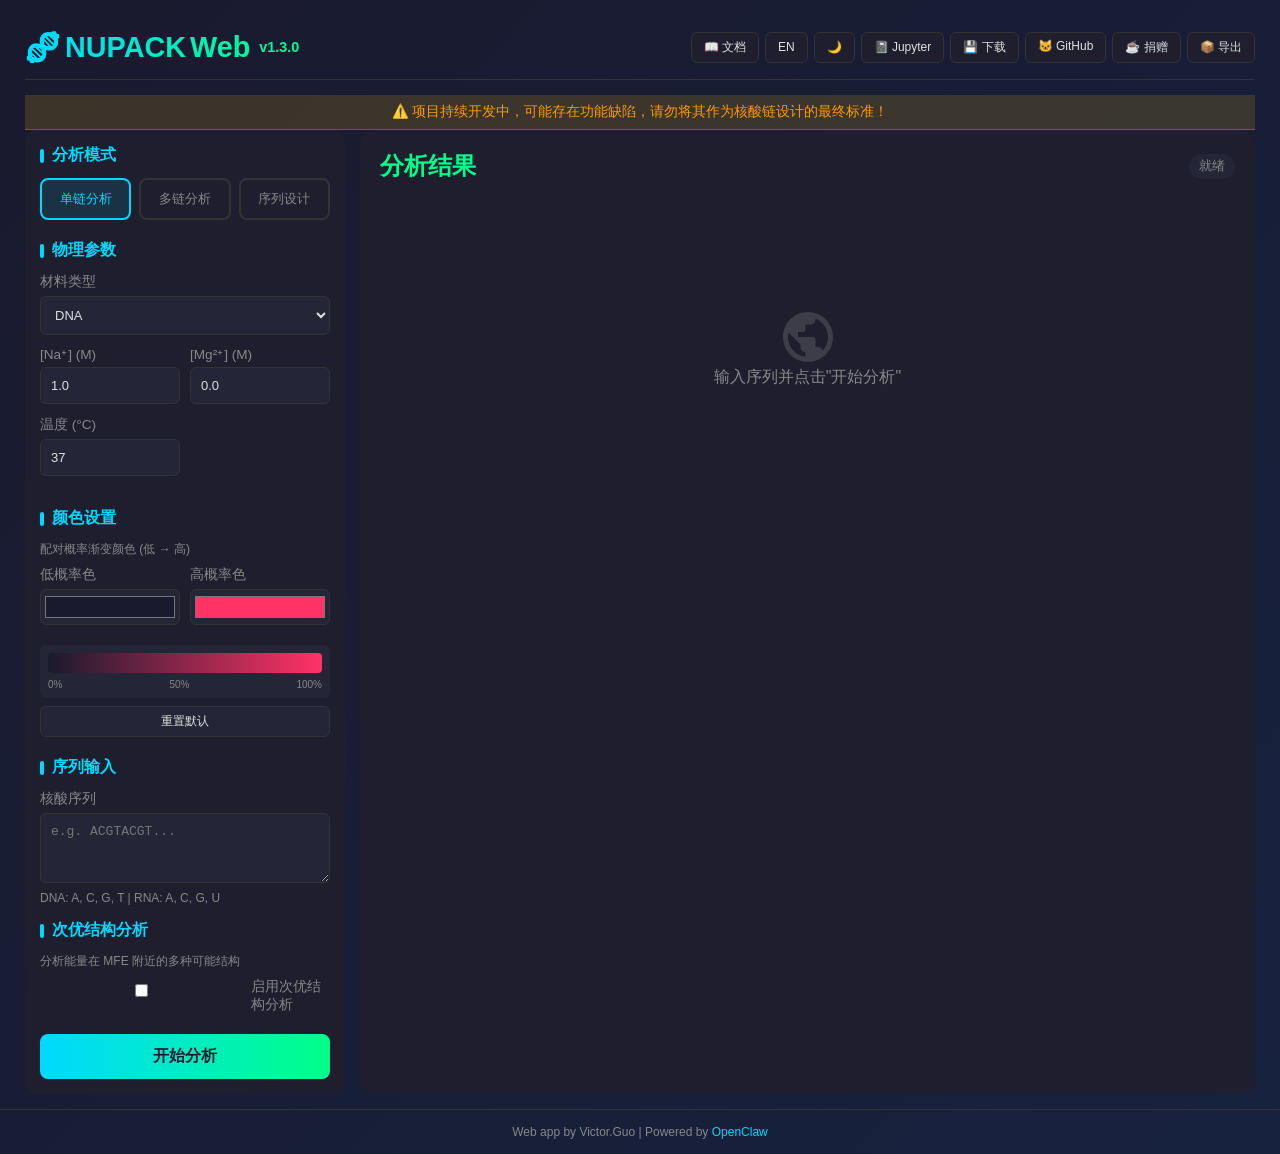
==== commit 81f1510f: "Release v1.3.0 - Major UI improvements and new features ## 🆕 New Features - 🔄 Auto Layout: Circular " ====
--- a/templates/index.html
+++ b/templates/index.html
@@ -3,7 +3,7 @@
 <head>
     <meta charset="UTF-8">
     <meta name="viewport" content="width=device-width, initial-scale=1.0">
-    <title>NUPACK Web</title>
+    <title>NUPACK Web v1.3.0</title>
     <script src="https://d3js.org/d3.v7.min.js"></script>
     <style>
         :root {
@@ -540,16 +540,22 @@
                 <span class="dna-emoji" onclick="showMambaModal()" title="点击查看彩蛋">🧬</span>
                 <span onclick="window.open('https://nupack.org/', '_blank')" title="访问 NUPACK 官网">NUPACK</span>
                 <span onclick="window.open('https://space.bilibili.com/533586737', '_blank')" title="访问作者主页">Web</span>
+                <span style="font-size: 0.5em; color: var(--accent-green); margin-left: 5px;">v1.3.0</span>
             </h1>
             <div class="header-right">
                 <a href="https://docs.nupack.org/" target="_blank" class="header-btn">📖 <span data-i18n="docs">文档</span></a>
                 <button class="header-btn" onclick="toggleLanguage()" id="lang-btn">EN</button>
                 <button class="header-btn" onclick="toggleTheme()" id="theme-btn">🌙</button>
                 <button class="header-btn" onclick="openInJupyter()">📓 Jupyter</button>
+                <button class="header-btn" onclick="downloadProject()">💾 <span data-i18n="download">下载</span></button>
+                <a href="https://github.com/Luminave/nupack-webapp" target="_blank" class="header-btn">🐱 GitHub</a>
+                <a href="https://afdian.tv/a/sailfire" target="_blank" class="header-btn" id="donate-btn" title="">☕ <span data-i18n="donate">捐赠</span></a>
                 <button class="header-btn" onclick="showExportModal()">📦 <span data-i18n="export">导出</span></button>
             </div>
         </header>
-
+        <div id="warning-text" style="text-align: center; padding: 8px; background: rgba(255, 193, 7, 0.15); border-bottom: 1px solid rgba(255, 193, 7, 0.3); color: #ff9800; font-size: 0.85em;">
+            ⚠️ 项目持续开发中，可能存在功能缺陷，请勿将其作为核酸链设计的最终标准！
+        </div>
         <div class="main-layout">
             <div class="control-panel">
                 <div class="panel-section">
@@ -570,16 +576,20 @@
                     </select>
                     <div class="param-row">
                         <div>
+                            <label>[Na⁺] (M)</label>
+                            <input type="number" id="sodium" value="1.0" min="0.05" max="1.1" step="0.01">
+                        </div>
+                        <div>
+                            <label>[Mg²⁺] (M)</label>
+                            <input type="number" id="magnesium" value="0.0" min="0" max="0.2" step="0.001">
+                        </div>
+                    </div>
+                    <div class="param-row">
+                        <div>
                             <label data-i18n="temp">温度 (°C)</label>
                             <input type="number" id="temperature" value="37" min="0" max="100">
                         </div>
-                        <div>
-                            <label>[Na⁺] (M)</label>
-                            <input type="number" id="sodium" value="1.0" min="0.05" max="1.1" step="0.01">
-                        </div>
                     </div>
-                    <label>[Mg²⁺] (M)</label>
-                    <input type="number" id="magnesium" value="0.0" min="0" max="0.2" step="0.001">
                 </div>
 
                 <div class="panel-section">
@@ -613,7 +623,7 @@
                     <p style="font-size: 0.75em; color: var(--text-secondary); margin-top: -8px;">
                         <span data-i18n="dnaHint">DNA: A, C, G, T | RNA: A, C, G, U</span>
                     </p>
-                    
+
                     <h3 style="margin-top: 15px;" data-i18n="suboptSettings">次优结构分析</h3>
                     <p style="font-size: 0.75em; color: var(--text-secondary); margin-bottom: 8px;" data-i18n="suboptHint">
                         分析能量在 MFE 附近的多种可能结构
@@ -704,9 +714,6 @@
             <div class="result-panel">
                 <div class="result-header">
                     <h2 data-i18n="results">分析结果</h2>
-                    <div class="result-actions">
-                        <button class="action-btn" onclick="toggleFullscreen()" id="fullscreen-btn">⛶ <span data-i18n="fullscreen">全屏</span></button>
-                    </div>
                     <span class="status-badge ready" id="status" data-i18n="ready">就绪</span>
                 </div>
 
@@ -756,6 +763,8 @@
         const i18n = {
             zh: {
                 docs: '文档', export: '导出', mode: '分析模式', single: '单链分析', multi: '多链分析',
+                download: '下载', donate: '捐赠', donateHint: '如果这帮助到了你，可以给我捐赠一杯咖啡吗？',
+                warning: '⚠️ 项目持续开发中，可能存在功能缺陷，请勿将其作为核酸链设计的最终标准！',
                 design: '序列设计', params: '物理参数', material: '材料类型', temp: '温度 (°C)',
                 seqInput: '序列输入', sequence: '核酸序列', dnaHint: 'DNA: A, C, G, T | RNA: A, C, G, U',
                 strandList: '链列表', addStrand: '添加链', maxSize: '最大复合物大小',
@@ -778,6 +787,8 @@
             },
             en: {
                 docs: 'Docs', export: 'Export', mode: 'Mode', single: 'Single', multi: 'Multi-strand',
+                download: 'Download', donate: 'Donate', donateHint: 'If this helped you, would you like to buy me a coffee?',
+                warning: '⚠️ This project is under active development and may have bugs. Do not use it as the final standard for nucleic acid design!',
                 design: 'Design', params: 'Parameters', material: 'Material', temp: 'Temperature (°C)',
                 seqInput: 'Sequence Input', sequence: 'Nucleic Acid Sequence', dnaHint: 'DNA: A, C, G, T | RNA: A, C, G, U',
                 strandList: 'Strand List', addStrand: 'Add Strand', maxSize: 'Max Complex Size',
@@ -821,33 +832,47 @@
                     el.placeholder = i18n[currentLang][key];
                 }
             });
+            // 更新捐赠按钮的 title
+            const donateBtn = document.getElementById('donate-btn');
+            if (donateBtn) {
+                donateBtn.title = i18n[currentLang].donateHint;
+            }
+            // 更新警告提示
+            const warningEl = document.getElementById('warning-text');
+            if (warningEl) {
+                warningEl.textContent = i18n[currentLang].warning;
+            }
         }
 
         // ==================== 全局状态 ====================
         let currentMode = 'single';
-        let currentTheme = 'dark';
+        let currentTheme = 'light';
         let analysisResult = null;
         let tubeAnalysisData = null;
         let suboptAnalysisData = null; // 次优结构分析数据
         let designResult = null; // 保存设计结果
         let currentStructureData = null;
         let currentDetailStructureData = null;
-        let vizParams = { tension: 1.0, backboneWidth: 3, pairWidth: 4 };
-        
+        let vizParams = { tension: 1.0, backboneWidth: 3, pairWidth: 4, zoom: 1.0, autoLayout: false, compactLayout: false, multiChainMode: false, nodeRadius: 12, lockLayout: false, rotation: 0 };
+        let fullscreenZoom = 1;  // 全屏模式下的独立缩放
+        let fullscreenRotation = 0;  // 全屏模式下的独立旋转
+        // 默认链颜色（用户可自定义）
+        let chainColors = ['#ff6b6b', '#4ecdc4', '#45b7d1', '#96ceb4', '#ffeaa7', '#dfe6e9', '#fd79a8', '#a29bfe', '#6c5ce7', '#00b894'];
+
         // 配对概率颜色设置 - 默认使用更显眼的颜色
         let gradientColors = {
             low: '#1a1a2e',   // 深色（低概率）
             high: '#ff3366'   // 亮粉红色（高概率）
         };
-        
+
         // 预设的醒目颜色方案
         const colorPresets = {
-            default: { low: '#1a1a2e', high: '#ff3366' },      // 深色 → 亮粉红
-            fire: { low: '#1a1a2e', high: '#ff6600' },         // 深色 → 橙色
-            emerald: { low: '#1a1a2e', high: '#00ff88' },      // 深色 → 翠绿
-            electric: { low: '#1a1a2e', high: '#00d9ff' },     // 深色 → 电蓝
-            sunset: { low: '#2d1b4e', high: '#ff4757' },       // 深紫 → 红橙
-            neon: { low: '#0a0a0a', high: '#39ff14' }          // 黑色 → 霓虹绿
+            default: { low: '#ffffff', high: '#ff3366' },      // 白色 → 亮粉红
+            fire: { low: '#ffffff', high: '#ff6600' },         // 白色 → 橙色
+            emerald: { low: '#ffffff', high: '#00ff88' },      // 白色 → 翠绿
+            electric: { low: '#ffffff', high: '#00d9ff' },     // 白色 → 电蓝
+            sunset: { low: '#ffffff', high: '#ff4757' },       // 白色 → 红橙
+            neon: { low: '#ffffff', high: '#39ff14' }          // 白色 → 霓虹绿
         };
 
         // ==================== 颜色设置 ====================
@@ -857,32 +882,32 @@
                 preview.style.background = `linear-gradient(90deg, ${gradientColors.low}, ${gradientColors.high})`;
             }
         }
-        
+
         function onColorChange() {
             gradientColors.low = document.getElementById('color-low').value;
             gradientColors.high = document.getElementById('color-high').value;
             updateGradientPreview();
-            
+
             // 如果已有分析结果，重新绘制
             if (currentStructureData) {
                 drawStructureForce(currentStructureData.sequence, currentStructureData.structure, currentStructureData.pairsMatrix);
                 drawHeatmap(currentStructureData.sequence, currentStructureData.pairsMatrix);
             }
         }
-        
+
         function resetColors() {
             gradientColors = { ...colorPresets.default };
             document.getElementById('color-low').value = gradientColors.low;
             document.getElementById('color-high').value = gradientColors.high;
             updateGradientPreview();
-            
+
             // 如果已有分析结果，重新绘制
             if (currentStructureData) {
                 drawStructureForce(currentStructureData.sequence, currentStructureData.structure, currentStructureData.pairsMatrix);
                 drawHeatmap(currentStructureData.sequence, currentStructureData.pairsMatrix);
             }
         }
-        
+
         // 获取当前颜色比例尺
         function getProbColorScale() {
             return d3.scaleSequential()
@@ -999,7 +1024,7 @@
             const complexDiv = btn.closest('div[style*="background"]');
             const strandsInput = complexDiv.querySelector('.tcomplex-strands');
             const structureInput = complexDiv.querySelector('.tcomplex-structure');
-            
+
             const strandNames = strandsInput.value.split(',').map(s => s.trim()).filter(s => s);
             if (strandNames.length === 0) {
                 alert(currentLang === 'zh' ? '请输入链名称' : 'Please enter strand names');
@@ -1074,7 +1099,7 @@
             allDomains.forEach(d => {
                 const key = d.domainName;
                 const base = d.baseName;
-                
+
                 if (d.isComplement) {
                     // 反向互补域
                     if (baseNameUsed[base] === 'opened') {
@@ -1087,9 +1112,9 @@
                     // 正向域
                     if (baseNameUsed[base] === undefined || baseNameUsed[base] === null) {
                         // 检查后面是否有对应的反向互补域
-                        const hasComplement = allDomains.some(other => 
-                            other !== d && 
-                            other.baseName === base && 
+                        const hasComplement = allDomains.some(other =>
+                            other !== d &&
+                            other.baseName === base &&
                             other.isComplement
                         );
                         if (hasComplement) {
@@ -1157,7 +1182,7 @@
                 if (currentMode === 'single') {
                     const sequence = document.getElementById('sequence').value.trim();
                     if (!sequence) throw new Error(currentLang === 'zh' ? '请输入序列' : 'Please enter a sequence');
-                    
+
                     // 检查是否启用次优结构分析
                     const enableSubopt = document.getElementById('enable-subopt').checked;
                     if (enableSubopt) {
@@ -1259,8 +1284,13 @@
                     <p style="font-size: 0.8em; color: var(--text-secondary); margin-bottom: 10px;">${currentLang === 'zh' ? '💡 点击碱基查看配对概率详情' : '💡 Click a base to view pairing probabilities'}</p>
                     <div class="viz-controls">
                         <button class="action-btn" onclick="fixLayout()">📌 ${currentLang === 'zh' ? '固定布局' : 'Fix Layout'}</button>
-                        <div class="viz-control-group"><label>${currentLang === 'zh' ? '松紧' : 'Tension'}:</label><input type="range" id="tension-slider" min="0.5" max="2" step="0.1" value="1" onchange="updateTension(this.value)"><span id="tension-value">1.0</span></div>
-                        <div class="viz-control-group"><label>${currentLang === 'zh' ? '线宽' : 'Width'}:</label><input type="range" id="linewidth-slider" min="1" max="6" step="0.5" value="3" onchange="updateLineWidth(this.value)"><span id="linewidth-value">3</span></div>
+                        <button class="action-btn" id="auto-layout-btn" onclick="toggleAutoLayout()">🔄 ${currentLang === 'zh' ? '自动布局' : 'Auto Layout'}</button>
+                        <button class="action-btn" id="compact-btn" onclick="toggleCompactLayout()">📦 ${currentLang === 'zh' ? '紧凑布局' : 'Compact'}</button>
+                        <div class="viz-control-group"><label>${currentLang === 'zh' ? '松紧' : 'Tension'}:</label><input type="range" id="tension-slider" min="-1" max="1" step="0.05" value="0" oninput="updateTensionFromSlider(this.value)"><input type="number" id="tension-input" min="0.1" max="10" step="0.1" value="1.0" style="width:60px;margin-left:5px;" onchange="updateTensionFromInput(this.value)"></div>
+                        <div class="viz-control-group"><label>${currentLang === 'zh' ? '缩放' : 'Zoom'}:</label><input type="range" id="zoom-slider" min="0.1" max="5" step="0.1" value="1" oninput="updateZoom(this.value)"><input type="number" id="zoom-input" step="0.1" value="1.0" style="width:60px;margin-left:5px;" onchange="updateZoomFromInput(this.value)"></div>
+                        <div class="viz-control-group"><label>${currentLang === 'zh' ? '大小' : 'Size'}:</label><input type="range" id="node-size-slider" min="4" max="30" step="1" value="12" oninput="updateNodeSize(this.value)"><input type="number" id="node-size-input" step="1" value="12" style="width:50px;margin-left:5px;" onchange="updateNodeSizeFromInput(this.value)"></div>
+                        <div class="viz-control-group"><label>${currentLang === 'zh' ? '线宽' : 'Width'}:</label><input type="range" id="linewidth-slider" min="0.5" max="10" step="0.5" value="3" oninput="updateLineWidth(this.value)"><input type="number" id="linewidth-input" step="0.5" value="3" style="width:50px;margin-left:5px;" onchange="updateLineWidthFromInput(this.value)"></div>
+                        <button class="action-btn" onclick="toggleFullscreen()">⛶ ${currentLang === 'zh' ? '全屏' : 'Fullscreen'}</button>
                     </div>
                     <div id="structure-canvas"></div>
                 </div>
@@ -1278,7 +1308,7 @@
             const container = document.getElementById('heatmap-canvas');
             if (!container) return;
             container.innerHTML = '';
-            
+
             const n = sequence.length;
             const cellSize = Math.min(25, Math.max(15, 400 / n));
             const width = n * cellSize + 60;
@@ -1401,9 +1431,9 @@
             // 取前10个结构显示
             const displayStructures = structures.slice(0, 10);
             const totalProb = displayStructures.reduce((sum, s) => sum + s.probability, 0);
-            const pieData = displayStructures.map((s, i) => ({ 
-                ...s, 
-                color: colors[i % colors.length], 
+            const pieData = displayStructures.map((s, i) => ({
+                ...s,
+                color: colors[i % colors.length],
                 displayProb: s.probability / totalProb // 归一化显示概率
             }));
 
@@ -1436,18 +1466,18 @@
 
         function showSuboptDetail(data) {
             const detail = document.getElementById('complex-detail-view');
-            detail.innerHTML = `<div class="structure-viz" style="border: 2px solid var(--accent-blue);"><div style="display: flex; justify-content: space-between; align-items: center; margin-bottom: 10px;"><h4 style="margin: 0;">🧬 ${i18n[currentLang].structName} #${data.index}</h4><button class="action-btn" onclick="closeComplexDetail()">✕ ${currentLang === 'zh' ? '关闭' : 'Close'}</button></div><div class="result-card" style="margin-bottom: 10px;"><div class="result-row"><span class="result-label">${currentLang === 'zh' ? '序列' : 'Sequence'}</span><span class="result-value" style="word-break: break-all;">${data.sequence}</span></div><div class="result-row"><span class="result-label">${currentLang === 'zh' ? '结构' : 'Structure'}</span><span class="result-value" style="word-break: break-all;">${data.structure}</span></div><div class="result-row"><span class="result-label">${i18n[currentLang].probability}</span><span class="result-value" style="color: var(--accent-green);">${(data.probability * 100).toFixed(4)}%</span></div><div class="result-row"><span class="result-label">${i18n[currentLang].energy}</span><span class="result-value" style="color: var(--accent-green);">${data.energy.toFixed(2)} kcal/mol</span></div></div><div id="detail-base-info-panel"></div><div class="viz-controls"><button class="action-btn" onclick="fixDetailLayout()">📌 ${currentLang === 'zh' ? '固定布局' : 'Fix Layout'}</button><div class="viz-control-group"><label>${currentLang === 'zh' ? '松紧' : 'Tension'}:</label><input type="range" id="detail-tension" min="0.5" max="2" step="0.1" value="1" onchange="updateDetailTension(this.value)"><span id="detail-tension-val">1.0</span></div><div class="viz-control-group"><label>${currentLang === 'zh' ? '线宽' : 'Width'}:</label><input type="range" id="detail-linewidth" min="1" max="6" step="0.5" value="3" onchange="updateDetailLineWidth(this.value)"><span id="detail-linewidth-val">3</span></div></div><div id="detail-canvas" style="width:100%;height:450px;background:var(--bg-canvas);border-radius:6px;position:relative;"></div></div>`;
+            detail.innerHTML = `<div class="structure-viz" style="border: 2px solid var(--accent-blue);"><div style="display: flex; justify-content: space-between; align-items: center; margin-bottom: 10px;"><h4 style="margin: 0;">🧬 ${i18n[currentLang].structName} #${data.index}</h4><button class="action-btn" onclick="closeComplexDetail()">✕ ${currentLang === 'zh' ? '关闭' : 'Close'}</button></div><div class="result-card" style="margin-bottom: 10px;"><div class="result-row"><span class="result-label">${currentLang === 'zh' ? '序列' : 'Sequence'}</span><span class="result-value" style="word-break: break-all;">${data.sequence}</span></div><div class="result-row"><span class="result-label">${currentLang === 'zh' ? '结构' : 'Structure'}</span><span class="result-value" style="word-break: break-all;">${data.structure}</span></div><div class="result-row"><span class="result-label">${i18n[currentLang].probability}</span><span class="result-value" style="color: var(--accent-green);">${(data.probability * 100).toFixed(4)}%</span></div><div class="result-row"><span class="result-label">${i18n[currentLang].energy}</span><span class="result-value" style="color: var(--accent-green);">${data.energy.toFixed(2)} kcal/mol</span></div></div><div id="detail-base-info-panel"></div><div class="viz-controls"><button class="action-btn" onclick="fixDetailLayout()">📌 ${currentLang === 'zh' ? '固定布局' : 'Fix Layout'}</button><button class="action-btn" id="detail-lock-btn" onclick="toggleLockLayout()">🔒 ${currentLang === 'zh' ? '确定布局' : 'Lock'}</button><button class="action-btn" id="detail-auto-layout-btn" onclick="toggleDetailAutoLayout()">🔄 ${currentLang === 'zh' ? '自动布局' : 'Auto Layout'}</button><button class="action-btn" id="detail-compact-btn" onclick="toggleDetailCompactLayout()">📦 ${currentLang === 'zh' ? '紧凑布局' : 'Compact'}</button><button class="action-btn" id="detail-multichain-btn" onclick="toggleMultiChainMode()">🔗 ${currentLang === 'zh' ? '多链模式' : 'Multi-Chain'}</button><div class="viz-control-group"><label>${currentLang === 'zh' ? '松紧' : 'Tension'}:</label><input type="range" id="detail-tension" min="-1" max="1" step="0.05" value="0" oninput="updateDetailTensionFromSlider(this.value)"><input type="number" id="detail-tension-input" min="0.1" max="10" step="0.1" value="1.0" style="width:60px;margin-left:5px;" onchange="updateDetailTensionFromInput(this.value)"></div><div class="viz-control-group"><label>${currentLang === 'zh' ? '缩放' : 'Zoom'}:</label><input type="range" id="detail-zoom" min="0.1" max="5" step="0.1" value="1" oninput="updateDetailZoom(this.value)"><input type="number" id="detail-zoom-input" step="0.1" value="1.0" style="width:60px;margin-left:5px;" onchange="updateDetailZoomFromInput(this.value)"></div><div class="viz-control-group"><label>${currentLang === 'zh' ? '大小' : 'Size'}:</label><input type="range" id="detail-node-size" min="4" max="30" step="1" value="12" oninput="updateDetailNodeSize(this.value)"><input type="number" id="detail-node-size-input" step="1" value="12" style="width:50px;margin-left:5px;" onchange="updateDetailNodeSizeFromInput(this.value)"></div><div class="viz-control-group"><label>${currentLang === 'zh' ? '线宽' : 'Width'}:</label><input type="range" id="detail-linewidth" min="0.5" max="10" step="0.5" value="3" onchange="updateDetailLineWidth(this.value)"><input type="number" id="detail-linewidth-input" step="0.5" value="3" style="width:50px;margin-left:5px;" onchange="updateDetailLineWidthFromInput(this.value)"></div><button class="action-btn" onclick="toggleDetailFullscreen()">⛶ ${currentLang === 'zh' ? '全屏' : 'Fullscreen'}</button><button class="action-btn" onclick="rotateStructure()">🔃 ${currentLang === 'zh' ? '旋转' : 'Rotate'}</button></div><div id="detail-canvas" style="width:100%;height:450px;background:var(--bg-canvas);border-radius:6px;position:relative;"></div></div>`;
 
             const s = data.sequence, st = data.structure;
             // 为次优结构创建一个简化的配对矩阵（基于结构字符串）
             const matrix = Array(s.length).fill(null).map(() => Array(s.length).fill(0));
             const stack = [];
-            for (let i = 0; i < st.length; i++) { 
-                if (st[i] === '(') stack.push(i); 
-                else if (st[i] === ')') { const j = stack.pop(); matrix[i][j] = matrix[j][i] = 1; } 
+            for (let i = 0; i < st.length; i++) {
+                if (st[i] === '(') stack.push(i);
+                else if (st[i] === ')') { const j = stack.pop(); matrix[i][j] = matrix[j][i] = 1; }
             }
             currentDetailStructureData = { sequence: s, structure: st, pairsMatrix: matrix };
-            
+
             requestAnimationFrame(() => {
                 const canvasEl = document.getElementById('detail-canvas');
                 const parentWidth = canvasEl.parentElement ? canvasEl.parentElement.clientWidth : 800;
@@ -1514,7 +1544,11 @@
             if (!container) return;
             const width = customWidth || container.clientWidth || 700, height = customHeight || 500;
             container.innerHTML = '';
-            const n = sequence.length;
+
+            // 清理序列和结构（去除+号）
+            const cleanSequence = sequence.replace(/\+/g, '');
+            const cleanStructure = structure.replace(/\+/g, '');
+            const n = cleanSequence.length;
             if (n === 0) return;
 
             const maxPairProbs = [];
@@ -1530,15 +1564,68 @@
             const baseColors = { 'A': '#ff6b6b', 'T': '#4ecdc4', 'G': '#ffe66d', 'C': '#95e1d3', 'U': '#4ecdc4' };
 
             const pairs = [], stack = [];
-            for (let i = 0; i < structure.length; i++) {
-                if (structure[i] === '(') stack.push(i);
-                else if (structure[i] === ')') pairs.push([stack.pop(), i]);
-            }
-
-            const nodes = sequence.split('').map((base, i) => ({ id: i, base, paired: structure[i] !== '.', maxProb: maxPairProbs[i] }));
+            for (let i = 0; i < cleanStructure.length; i++) {
+                if (cleanStructure[i] === '(') stack.push(i);
+                else if (cleanStructure[i] === ')') pairs.push([stack.pop(), i]);
+            }
+
+            // 解析多链序列：识别每条链的起始和结束位置
+            let chainIndex = 0;
+            let nodeChain = [];
+            for (let i = 0; i < sequence.length; i++) {
+                if (sequence[i] === '+') {
+                    chainIndex++;
+                } else {
+                    nodeChain.push(chainIndex);
+                }
+            }
+            const totalChains = chainIndex + 1;
+
+            const nodes = cleanSequence.split('').map((base, i) => ({
+                id: i,
+                base,
+                paired: cleanStructure[i] !== '.',
+                maxProb: maxPairProbs[i],
+                chainIndex: nodeChain[i]  // 该核苷酸属于哪条链
+            }));
             const links = [];
-            for (let i = 0; i < n - 1; i++) links.push({ source: i, target: i + 1, type: 'backbone', distance: 25 / vizParams.tension });
-            pairs.forEach(([i, j]) => links.push({ source: i, target: j, type: 'pair', distance: 15 / vizParams.tension }));
+
+            // 紧凑布局：所有键（共价键和氢键）长度相等且固定
+            let backboneDist, pairDist, backboneStrength, pairStrength;
+            if (vizParams.compactLayout) {
+                // 紧凑布局：所有键长度相同，强度固定
+                backboneDist = vizParams.nodeRadius * 2;
+                pairDist = vizParams.nodeRadius * 2;
+                backboneStrength = 1.0;
+                pairStrength = 1.0;
+            } else {
+                // 默认模式
+                backboneDist = 25 / vizParams.tension;
+                pairDist = 15 / vizParams.tension;
+                backboneStrength = vizParams.autoLayout ? 1.0 : 0.5;
+                pairStrength = 0.8;
+            }
+
+            // 创建backbone链接（只在同一链内的相邻核苷酸之间创建）
+            // nodeChain[i] 存储第i个核苷酸属于哪条链
+            for (let i = 0; i < n - 1; i++) {
+                if (nodeChain[i] === nodeChain[i + 1]) {
+                    links.push({ source: i, target: i + 1, type: 'backbone', distance: backboneDist });
+                }
+            }
+            pairs.forEach(([i, j]) => links.push({ source: i, target: j, type: 'pair', distance: pairDist }));
+
+            // 自动布局模式：初始位置在圆周上
+            if (vizParams.autoLayout) {
+                const centerX = (width - 100) / 2, centerY = height / 2;
+                const radius = Math.min(width - 150, height) / 2 - 40;
+                const n = cleanSequence.length;
+                nodes.forEach((node, i) => {
+                    const angle = (2 * Math.PI * i / n) - Math.PI / 2;
+                    node.x = centerX + radius * Math.cos(angle);
+                    node.y = centerY + radius * Math.sin(angle);
+                });
+            }
 
             const mainDiv = d3.select(container).style('display', 'flex');
             const svg = mainDiv.append('svg').attr('width', width - 100).attr('height', height);
@@ -1553,28 +1640,77 @@
             legendDiv.append('div').style('color', 'var(--text-secondary)').style('font-size', '10px').style('text-align', 'center').text(currentLang === 'zh' ? '配对概率' : 'Pair Prob');
 
             const simulation = d3.forceSimulation(nodes)
-                .force('link', d3.forceLink(links).id(d => d.id).distance(d => d.distance).strength(d => d.type === 'pair' ? 0.8 : 0.5))
+                .force('link', d3.forceLink(links).id(d => d.id).distance(d => d.distance).strength(d => d.type === 'pair' ? pairStrength : backboneStrength))
                 .force('charge', d3.forceManyBody().strength(-100 / vizParams.tension))
                 .force('center', d3.forceCenter((width - 100) / 2, height / 2))
-                .force('collision', d3.forceCollide().radius(12));
-
+                .force('collision', d3.forceCollide().radius((vizParams.nodeRadius || 12) + 2));
+
+            // 创建主绘图组用于缩放和旋转
+            const g = svg.append('g').attr('class', 'main-group').attr('id', 'main-structure-group');
+            
             const isDark = currentTheme === 'dark';
-            const link = svg.append('g').selectAll('line').data(links).enter().append('line')
+            const link = g.append('g').selectAll('line').data(links).enter().append('line')
                 .attr('stroke', d => d.type === 'pair' ? (isDark ? '#00d9ff' : '#0066cc') : (isDark ? '#fff' : '#333'))
                 .attr('stroke-width', d => d.type === 'pair' ? vizParams.pairWidth : vizParams.backboneWidth).attr('opacity', d => d.type === 'pair' ? 0.8 : 0.6);
 
-            const node = svg.append('g').selectAll('g').data(nodes).enter().append('g').attr('cursor', 'pointer')
-                .call(d3.drag().on('start', e => { if (!e.active) simulation.alphaTarget(0.3).restart(); e.subject.fx = e.subject.x; e.subject.fy = e.subject.y; })
+            const node = g.append('g').selectAll('g').data(nodes).enter().append('g').attr('cursor', vizParams.lockLayout ? 'default' : 'pointer');
+            
+            // 只有在未锁定布局时才允许拖拽
+            if (!vizParams.lockLayout) {
+                node.call(d3.drag().on('start', e => { if (!e.active) simulation.alphaTarget(0.3).restart(); e.subject.fx = e.subject.x; e.subject.fy = e.subject.y; })
                     .on('drag', e => { e.subject.fx = e.x; e.subject.fy = e.y; })
                     .on('end', e => { if (!e.active) simulation.alphaTarget(0); e.subject.fx = null; e.subject.fy = null; }));
-
-            node.append('circle').attr('r', 12).attr('fill', d => probColorScale(d.maxProb)).attr('stroke', d => baseColors[d.base] || '#888').attr('stroke-width', 2);
-            node.append('text').attr('text-anchor', 'middle').attr('dy', '0.35em').attr('font-size', '10px').attr('font-weight', 'bold').attr('fill', '#000').text(d => d.base);
+            }
+
+            // 渲染节点圆圈
+            const nodeRadius = vizParams.nodeRadius || 12;
+            if (vizParams.multiChainMode && totalChains > 1) {
+                // 多链模式：填充色由链决定，轮廓色由配对概率决定
+                node.append('circle').attr('r', nodeRadius)
+                    .attr('fill', d => chainColors[d.chainIndex % chainColors.length])
+                    .attr('stroke', d => probColorScale(d.maxProb))
+                    .attr('stroke-width', 3);
+            } else {
+                // 默认模式：填充色由配对概率决定，轮廓色由碱基类型决定
+                node.append('circle').attr('r', nodeRadius)
+                    .attr('fill', d => probColorScale(d.maxProb))
+                    .attr('stroke', d => baseColors[d.base] || '#888')
+                    .attr('stroke-width', 2);
+            }
+            node.append('text').attr('text-anchor', 'middle').attr('dy', '0.35em').attr('font-size', `${Math.max(8, nodeRadius - 2)}px`).attr('font-weight', 'bold').attr('fill', '#000').text(d => d.base);
 
             // 点击碱基显示配对概率详情
             node.on('click', (event, d) => {
                 event.stopPropagation();
                 showBaseInfo(d.id, d.base, sequence, pairsMatrix, structure, infoPanelId);
+            });
+
+            // 应用缩放和旋转变换
+            function applyZoom() {
+                const z = vizParams.zoom || 1;
+                const r = vizParams.rotation || 0;
+                const cx = (width - 100) / 2, cy = height / 2;
+                g.attr('transform', `translate(${cx}, ${cy}) scale(${z}) translate(${-cx}, ${-cy}) rotate(${r})`);
+            }
+            applyZoom();
+
+            // 鼠标滚轮缩放（无下限限制）
+            svg.on('wheel', function(event) {
+                event.preventDefault();
+                const delta = event.deltaY > 0 ? -0.1 : 0.1;
+                let newZoom = (vizParams.zoom || 1) + delta;
+                if (newZoom < 0.1) newZoom = 0.1;  // 最小0.1倍，但无上限
+                vizParams.zoom = newZoom;
+                applyZoom();
+                // 更新UI控件
+                const zs = document.getElementById('zoom-slider');
+                const zi = document.getElementById('zoom-input');
+                const dzs = document.getElementById('detail-zoom');
+                const dzi = document.getElementById('detail-zoom-input');
+                if (zs) zs.value = Math.min(newZoom, 5).toFixed(1);  // 滑动条显示限制在5
+                if (zi) zi.value = newZoom.toFixed(2);
+                if (dzs) dzs.value = Math.min(newZoom, 5).toFixed(1);
+                if (dzi) dzi.value = newZoom.toFixed(2);
             });
 
             simulation.on('tick', () => {
@@ -1601,7 +1737,7 @@
                 <div class="result-row"><span class="result-label">${currentLang === 'zh' ? '碱基' : 'Base'}</span><span class="result-value">${base}</span></div>
                 <div class="result-row"><span class="result-label">${currentLang === 'zh' ? '状态' : 'Status'}</span><span class="result-value">${structure[index] === '.' ? (currentLang === 'zh' ? '未配对' : 'Unpaired') : (currentLang === 'zh' ? '已配对' : 'Paired')}</span></div>
                 <div class="result-row"><span class="result-label">${currentLang === 'zh' ? '最大配对概率' : 'Max Pair Prob'}</span><span class="result-value">${(Math.max(...pairsMatrix[index]) * 100).toFixed(1)}%</span></div>`;
-            
+
             if (probs.length > 0) {
                 infoHtml += `<h5 style="margin-top: 10px; color: var(--text-secondary);">${currentLang === 'zh' ? '配对概率列表' : 'Pair Probabilities'}</h5>
                     <div style="max-height: 150px; overflow-y: auto;">`;
@@ -1626,7 +1762,47 @@
             if (!container) return;
             container.simulation && container.simulation.stop();
             const canvasWidth = container.clientWidth || 700;
-            drawFixedLayout(currentStructureData.sequence, currentStructureData.structure, currentStructureData.pairsMatrix, container, null, 'base-info-panel', canvasWidth);
+            // 使用自动布局绘制预览结构
+            const savedAutoLayout = vizParams.autoLayout;
+            vizParams.autoLayout = true;  // 预览默认使用自动布局
+            drawStructureForce(currentStructureData.sequence, currentStructureData.structure, currentStructureData.pairsMatrix, container, canvasWidth, 500, 'base-info-panel');
+            vizParams.autoLayout = savedAutoLayout;
+        }
+
+        // 切换自动布局模式
+        function toggleAutoLayout() {
+            vizParams.autoLayout = !vizParams.autoLayout;
+            const btn = document.getElementById('auto-layout-btn');
+            if (btn) {
+                btn.style.background = vizParams.autoLayout ? 'var(--accent-green)' : '';
+                btn.textContent = (vizParams.autoLayout ? '🔄 ' : '🔄 ') + (currentLang === 'zh' ? '自动布局' : 'Auto Layout');
+            }
+            if (currentStructureData) {
+                const container = document.getElementById('structure-canvas');
+                if (container) {
+                    container.simulation && container.simulation.stop();
+                    const canvasWidth = container.clientWidth || 700;
+                    drawStructureForce(currentStructureData.sequence, currentStructureData.structure, currentStructureData.pairsMatrix, container, canvasWidth, 500, 'base-info-panel');
+                }
+            }
+        }
+
+        // 切换紧凑布局
+        function toggleCompactLayout() {
+            vizParams.compactLayout = !vizParams.compactLayout;
+            const btn = document.getElementById('compact-btn');
+            if (btn) {
+                btn.style.background = vizParams.compactLayout ? 'var(--accent-green)' : '';
+                btn.textContent = (vizParams.compactLayout ? '📦 ' : '📦 ') + (currentLang === 'zh' ? '紧凑布局' : 'Compact');
+            }
+            if (currentStructureData) {
+                const container = document.getElementById('structure-canvas');
+                if (container) {
+                    container.simulation && container.simulation.stop();
+                    const canvasWidth = container.clientWidth || 700;
+                    drawStructureForce(currentStructureData.sequence, currentStructureData.structure, currentStructureData.pairsMatrix, container, canvasWidth, 500, 'base-info-panel');
+                }
+            }
         }
 
         function drawFixedLayout(sequence, structure, pairsMatrix, container, customHeight, infoPanelId, customWidth) {
@@ -1659,7 +1835,7 @@
             const nodeGroup = svg.selectAll('g.node').data(nodes).enter().append('g').attr('transform', d => `translate(${d.x}, ${d.y})`).attr('cursor', 'pointer');
             nodeGroup.append('circle').attr('r', 12).attr('fill', d => probColorScale(d.maxProb)).attr('stroke', d => baseColors[d.base]).attr('stroke-width', 2);
             nodeGroup.append('text').attr('text-anchor', 'middle').attr('dy', '0.35em').attr('font-size', '10px').attr('font-weight', 'bold').attr('fill', '#000').text(d => d.base);
-            
+
             // 点击碱基显示配对概率详情
             nodeGroup.on('click', (event, d) => {
                 event.stopPropagation();
@@ -1670,7 +1846,64 @@
             legendDiv.html(`<div style="color: var(--text-secondary); font-size: 10px; text-align: center;">✓ ${currentLang === 'zh' ? '固定布局' : 'Fixed'}</div>`);
         }
 
-        function updateTension(v) { vizParams.tension = parseFloat(v); document.getElementById('tension-value').textContent = v; if (currentStructureData) drawStructureForce(currentStructureData.sequence, currentStructureData.structure, currentStructureData.pairsMatrix); }
+        // 松紧度控制：指数形式，范围0.1-10
+        function updateTensionFromSlider(sliderVal) {
+            const tension = Math.pow(10, parseFloat(sliderVal));
+            vizParams.tension = tension;
+            document.getElementById('tension-input').value = tension.toFixed(2);
+            if (currentStructureData) drawStructureForce(currentStructureData.sequence, currentStructureData.structure, currentStructureData.pairsMatrix);
+        }
+        function updateTensionFromInput(inputVal) {
+            let tension = parseFloat(inputVal);
+            if (isNaN(tension) || tension < 0.1) tension = 0.1;
+            if (tension > 10) tension = 10;
+            vizParams.tension = tension;
+            const sliderVal = Math.log10(tension);
+            document.getElementById('tension-slider').value = sliderVal.toFixed(2);
+            document.getElementById('tension-input').value = tension.toFixed(2);
+            if (currentStructureData) drawStructureForce(currentStructureData.sequence, currentStructureData.structure, currentStructureData.pairsMatrix);
+        }
+        function updateZoom(v) {
+            vizParams.zoom = parseFloat(v);
+            document.getElementById('zoom-input').value = parseFloat(v).toFixed(2);
+            if (currentStructureData) drawStructureForce(currentStructureData.sequence, currentStructureData.structure, currentStructureData.pairsMatrix);
+        }
+        function updateZoomFromInput(v) {
+            let z = parseFloat(v);
+            if (isNaN(z) || z < 0.1) z = 0.1;
+            vizParams.zoom = z;
+            document.getElementById('zoom-slider').value = Math.min(z, 5).toFixed(1);
+            document.getElementById('zoom-input').value = z.toFixed(2);
+            if (currentStructureData) drawStructureForce(currentStructureData.sequence, currentStructureData.structure, currentStructureData.pairsMatrix);
+        }
+        function updateNodeSize(v) {
+            vizParams.nodeRadius = parseFloat(v);
+            document.getElementById('node-size-input').value = v;
+            if (currentStructureData) drawStructureForce(currentStructureData.sequence, currentStructureData.structure, currentStructureData.pairsMatrix);
+        }
+        function updateNodeSizeFromInput(v) {
+            let s = parseFloat(v);
+            if (isNaN(s) || s < 1) s = 1;
+            vizParams.nodeRadius = s;
+            document.getElementById('node-size-slider').value = Math.max(4, Math.min(s, 30));
+            document.getElementById('node-size-input').value = s;
+            if (currentStructureData) drawStructureForce(currentStructureData.sequence, currentStructureData.structure, currentStructureData.pairsMatrix);
+        }
+        function updateLineWidth(v) {
+            vizParams.backboneWidth = parseFloat(v);
+            vizParams.pairWidth = parseFloat(v) + 1;
+            document.getElementById('linewidth-input').value = v;
+            if (currentStructureData) drawStructureForce(currentStructureData.sequence, currentStructureData.structure, currentStructureData.pairsMatrix);
+        }
+        function updateLineWidthFromInput(v) {
+            let w = parseFloat(v);
+            if (isNaN(w) || w < 0.1) w = 0.1;
+            vizParams.backboneWidth = w;
+            vizParams.pairWidth = w + 1;
+            document.getElementById('linewidth-slider').value = Math.max(0.5, Math.min(w, 10));
+            document.getElementById('linewidth-input').value = w;
+            if (currentStructureData) drawStructureForce(currentStructureData.sequence, currentStructureData.structure, currentStructureData.pairsMatrix);
+        }
         function updateLineWidth(v) { vizParams.backboneWidth = parseFloat(v); vizParams.pairWidth = parseFloat(v) + 1; document.getElementById('linewidth-value').textContent = v; if (currentStructureData) drawStructureForce(currentStructureData.sequence, currentStructureData.structure, currentStructureData.pairsMatrix); }
 
         // ==================== 饼图 ====================
@@ -1726,13 +1959,31 @@
             for (let i = 0; i < struct.length; i++) { if (struct[i] === '(') stack.push(i); else if (struct[i] === ')') pairs.push([stack.pop(), i]); }
 
             const baseColors = { 'A': '#ff6b6b', 'T': '#4ecdc4', 'G': '#ffe66d', 'C': '#95e1d3', 'U': '#4ecdc4' };
-            const nodes = seq.split('').map((base, i) => ({ id: i, base, paired: struct[i] !== '.' }));
+            
+            // 圆周初始布局（自动布局）
+            const centerX = width / 2, centerY = height / 2;
+            const radius = Math.min(width, height) / 2 - 20;
+            const nodes = seq.split('').map((base, i) => {
+                const angle = (2 * Math.PI * i / n) - Math.PI / 2;
+                return { 
+                    id: i, 
+                    base, 
+                    paired: struct[i] !== '.',
+                    x: centerX + radius * Math.cos(angle),
+                    y: centerY + radius * Math.sin(angle)
+                };
+            });
+            
             const links = [];
-            for (let i = 0; i < n - 1; i++) links.push({ source: i, target: i + 1, type: 'backbone', distance: r * 1.8 });
-            pairs.forEach(([i, j]) => links.push({ source: i, target: j, type: 'pair', distance: r * 1.2 }));
+            for (let i = 0; i < n - 1; i++) links.push({ source: i, target: i + 1, type: 'backbone', distance: r * 2, strength: 1.0 });
+            pairs.forEach(([i, j]) => links.push({ source: i, target: j, type: 'pair', distance: r * 2, strength: 0.8 }));
 
             const svg = d3.select('#preview-struct').append('svg').attr('width', width).attr('height', height);
-            const simulation = d3.forceSimulation(nodes).force('link', d3.forceLink(links).id(d => d.id).distance(d => d.distance).strength(d => d.type === 'pair' ? 0.8 : 0.5)).force('charge', d3.forceManyBody().strength(-40)).force('center', d3.forceCenter(width / 2, height / 2)).force('collision', d3.forceCollide().radius(r + 2));
+            const simulation = d3.forceSimulation(nodes)
+                .force('link', d3.forceLink(links).id(d => d.id).distance(d => d.distance).strength(d => d.strength))
+                .force('charge', d3.forceManyBody().strength(-80))
+                .force('center', d3.forceCenter(width / 2, height / 2))
+                .force('collision', d3.forceCollide().radius(r + 2));
 
             const link = svg.append('g').selectAll('line').data(links).enter().append('line').attr('stroke', d => d.type === 'pair' ? '#00d9ff' : '#666').attr('stroke-width', d => d.type === 'pair' ? 2 : 1);
             const node = svg.append('g').selectAll('g').data(nodes).enter().append('g');
@@ -1743,20 +1994,36 @@
 
         function showComplexDetail(data) {
             const detail = document.getElementById('complex-detail-view');
-            detail.innerHTML = `<div class="structure-viz" style="border: 2px solid var(--accent-blue);"><div style="display: flex; justify-content: space-between; align-items: center; margin-bottom: 10px;"><h4 style="margin: 0;">🧬 ${data.name}</h4><button class="action-btn" onclick="closeComplexDetail()">✕ ${currentLang === 'zh' ? '关闭' : 'Close'}</button></div><div class="result-card" style="margin-bottom: 10px;"><div class="result-row"><span class="result-label">${currentLang === 'zh' ? '序列' : 'Sequence'}</span><span class="result-value" style="word-break: break-all;">${data.sequence}</span></div><div class="result-row"><span class="result-label">${currentLang === 'zh' ? '结构' : 'Structure'}</span><span class="result-value" style="word-break: break-all;">${data.mfe_structure}</span></div><div class="result-row"><span class="result-label">${currentLang === 'zh' ? '浓度' : 'Conc'}</span><span class="result-value" style="color: var(--accent-green);">${(data.concentration * 1e9).toFixed(4)} nM</span></div><div class="result-row"><span class="result-label">${currentLang === 'zh' ? '能量' : 'Energy'}</span><span class="result-value" style="color: var(--accent-green);">${data.mfe_energy.toFixed(2)} kcal/mol</span></div></div><div id="detail-base-info-panel"></div><div class="viz-controls"><button class="action-btn" onclick="fixDetailLayout()">📌 ${currentLang === 'zh' ? '固定布局' : 'Fix Layout'}</button><div class="viz-control-group"><label>${currentLang === 'zh' ? '松紧' : 'Tension'}:</label><input type="range" id="detail-tension" min="0.5" max="2" step="0.1" value="1" onchange="updateDetailTension(this.value)"><span id="detail-tension-val">1.0</span></div><div class="viz-control-group"><label>${currentLang === 'zh' ? '线宽' : 'Width'}:</label><input type="range" id="detail-linewidth" min="1" max="6" step="0.5" value="3" onchange="updateDetailLineWidth(this.value)"><span id="detail-linewidth-val">3</span></div></div><div id="detail-canvas" style="width:100%;height:450px;background:var(--bg-canvas);border-radius:6px;position:relative;"></div></div>`;
+            // 计算链数量
+            const chainCount = (data.sequence.match(/\+/g) || []).length + 1;
+            // 生成颜色选择器HTML
+            let colorPickersHtml = '';
+            if (chainCount > 1) {
+                colorPickersHtml = `<div id="chain-colors-panel" style="display: flex; flex-wrap: wrap; gap: 10px; margin-bottom: 10px; padding: 10px; background: var(--bg-card); border-radius: 6px;">
+                    <span style="color: var(--text-secondary); font-size: 0.9em;">${currentLang === 'zh' ? '链颜色:' : 'Chain colors:'}</span>`;
+                for (let i = 0; i < chainCount; i++) {
+                    colorPickersHtml += `<div style="display: flex; align-items: center; gap: 5px;">
+                        <label style="font-size: 0.8em; color: var(--text-secondary);">${currentLang === 'zh' ? '链' : 'Chain'}${i + 1}:</label>
+                        <input type="color" id="chain-color-${i}" value="${chainColors[i % chainColors.length]}" onchange="updateChainColor(${i}, this.value)" style="width: 30px; height: 25px; cursor: pointer;">
+                    </div>`;
+                }
+                colorPickersHtml += `</div>`;
+            }
+            detail.innerHTML = `<div class="structure-viz" style="border: 2px solid var(--accent-blue);"><div style="display: flex; justify-content: space-between; align-items: center; margin-bottom: 10px;"><h4 style="margin: 0;">🧬 ${data.name}</h4><button class="action-btn" onclick="closeComplexDetail()">✕ ${currentLang === 'zh' ? '关闭' : 'Close'}</button></div><div class="result-card" style="margin-bottom: 10px;"><div class="result-row"><span class="result-label">${currentLang === 'zh' ? '序列' : 'Sequence'}</span><span class="result-value" style="word-break: break-all;">${data.sequence}</span></div><div class="result-row"><span class="result-label">${currentLang === 'zh' ? '结构' : 'Structure'}</span><span class="result-value" style="word-break: break-all;">${data.mfe_structure}</span></div><div class="result-row"><span class="result-label">${currentLang === 'zh' ? '浓度' : 'Conc'}</span><span class="result-value" style="color: var(--accent-green);">${(data.concentration * 1e9).toFixed(4)} nM</span></div><div class="result-row"><span class="result-label">${currentLang === 'zh' ? '能量' : 'Energy'}</span><span class="result-value" style="color: var(--accent-green);">${data.mfe_energy.toFixed(2)} kcal/mol</span></div></div>${colorPickersHtml}<div id="detail-base-info-panel"></div><div class="viz-controls"><button class="action-btn" onclick="fixDetailLayout()">📌 ${currentLang === 'zh' ? '固定布局' : 'Fix Layout'}</button><button class="action-btn" id="detail-lock-btn" onclick="toggleLockLayout()">🔒 ${currentLang === 'zh' ? '确定布局' : 'Lock'}</button><button class="action-btn" id="detail-auto-layout-btn" onclick="toggleDetailAutoLayout()">🔄 ${currentLang === 'zh' ? '自动布局' : 'Auto Layout'}</button><button class="action-btn" id="detail-compact-btn" onclick="toggleDetailCompactLayout()">📦 ${currentLang === 'zh' ? '紧凑布局' : 'Compact'}</button><button class="action-btn" id="detail-multichain-btn" onclick="toggleMultiChainMode()">🔗 ${currentLang === 'zh' ? '多链模式' : 'Multi-Chain'}</button><div class="viz-control-group"><label>${currentLang === 'zh' ? '松紧' : 'Tension'}:</label><input type="range" id="detail-tension" min="-1" max="1" step="0.05" value="0" oninput="updateDetailTensionFromSlider(this.value)"><input type="number" id="detail-tension-input" min="0.1" max="10" step="0.1" value="1.0" style="width:60px;margin-left:5px;" onchange="updateDetailTensionFromInput(this.value)"></div><div class="viz-control-group"><label>${currentLang === 'zh' ? '缩放' : 'Zoom'}:</label><input type="range" id="detail-zoom" min="0.1" max="5" step="0.1" value="1" oninput="updateDetailZoom(this.value)"><input type="number" id="detail-zoom-input" step="0.1" value="1.0" style="width:60px;margin-left:5px;" onchange="updateDetailZoomFromInput(this.value)"></div><div class="viz-control-group"><label>${currentLang === 'zh' ? '大小' : 'Size'}:</label><input type="range" id="detail-node-size" min="4" max="30" step="1" value="12" oninput="updateDetailNodeSize(this.value)"><input type="number" id="detail-node-size-input" step="1" value="12" style="width:50px;margin-left:5px;" onchange="updateDetailNodeSizeFromInput(this.value)"></div><div class="viz-control-group"><label>${currentLang === 'zh' ? '线宽' : 'Width'}:</label><input type="range" id="detail-linewidth" min="0.5" max="10" step="0.5" value="3" onchange="updateDetailLineWidth(this.value)"><input type="number" id="detail-linewidth-input" step="0.5" value="3" style="width:50px;margin-left:5px;" onchange="updateDetailLineWidthFromInput(this.value)"></div><button class="action-btn" onclick="toggleDetailFullscreen()">⛶ ${currentLang === 'zh' ? '全屏' : 'Fullscreen'}</button><button class="action-btn" onclick="rotateStructure()">🔃 ${currentLang === 'zh' ? '旋转' : 'Rotate'}</button></div><div id="detail-canvas" style="width:100%;height:450px;background:var(--bg-canvas);border-radius:6px;position:relative;"></div></div>`;
 
             const s = data.sequence.replace(/\+/g, ''), st = data.mfe_structure.replace(/\+/g, '');
             const matrix = Array(s.length).fill(null).map(() => Array(s.length).fill(0));
             const stack = [];
             for (let i = 0; i < st.length; i++) { if (st[i] === '(') stack.push(i); else if (st[i] === ')') { const j = stack.pop(); matrix[i][j] = matrix[j][i] = 1; } }
-            currentDetailStructureData = { sequence: s, structure: st, pairsMatrix: matrix };
-            
+            // 保存原始序列（包含+）用于多链识别
+            currentDetailStructureData = { sequence: data.sequence, cleanSequence: s, structure: st, pairsMatrix: matrix };
+
             // 使用 requestAnimationFrame 确保容器已渲染
             requestAnimationFrame(() => {
                 const canvasEl = document.getElementById('detail-canvas');
                 const parentWidth = canvasEl.parentElement ? canvasEl.parentElement.clientWidth : 800;
                 const canvasWidth = canvasEl.clientWidth || parentWidth;
-                drawStructureForce(s, st, matrix, canvasEl, canvasWidth, 450, 'detail-base-info-panel');
+                drawStructureForce(data.sequence, st, matrix, canvasEl, canvasWidth, 450, 'detail-base-info-panel');
             });
         }
 
@@ -1769,24 +2036,290 @@
             drawFixedLayout(currentDetailStructureData.sequence, currentDetailStructureData.structure, currentDetailStructureData.pairsMatrix, c, 450, 'detail-base-info-panel', canvasWidth);
         }
 
-        function updateDetailTension(v) {
-            vizParams.tension = parseFloat(v);
-            document.getElementById('detail-tension-val').textContent = v;
+        // detail视图的自动布局切换
+        function toggleDetailAutoLayout() {
+            vizParams.autoLayout = !vizParams.autoLayout;
+            const btn = document.getElementById('detail-auto-layout-btn');
+            if (btn) {
+                btn.style.background = vizParams.autoLayout ? 'var(--accent-green)' : '';
+            }
+            if (currentDetailStructureData) {
+                const c = document.getElementById('detail-canvas');
+                if (c) {
+                    c.simulation && c.simulation.stop();
+                    const canvasWidth = c.clientWidth || (c.parentElement ? c.parentElement.clientWidth : 800);
+                    drawStructureForce(currentDetailStructureData.sequence, currentDetailStructureData.structure, currentDetailStructureData.pairsMatrix, c, canvasWidth, 450, 'detail-base-info-panel');
+                }
+            }
+        }
+
+        // detail视图的紧凑布局切换
+        function toggleDetailCompactLayout() {
+            vizParams.compactLayout = !vizParams.compactLayout;
+            const btn = document.getElementById('detail-compact-btn');
+            if (btn) {
+                btn.style.background = vizParams.compactLayout ? 'var(--accent-green)' : '';
+            }
+            if (currentDetailStructureData) {
+                const c = document.getElementById('detail-canvas');
+                if (c) {
+                    c.simulation && c.simulation.stop();
+                    const canvasWidth = c.clientWidth || (c.parentElement ? c.parentElement.clientWidth : 800);
+                    drawStructureForce(currentDetailStructureData.sequence, currentDetailStructureData.structure, currentDetailStructureData.pairsMatrix, c, canvasWidth, 450, 'detail-base-info-panel');
+                }
+            }
+        }
+
+        // 更新链颜色
+        function updateChainColor(chainIndex, color) {
+            chainColors[chainIndex] = color;
+            if (currentDetailStructureData) {
+                const c = document.getElementById('detail-canvas');
+                if (c) {
+                    c.simulation && c.simulation.stop();
+                    const canvasWidth = c.clientWidth || (c.parentElement ? c.parentElement.clientWidth : 800);
+                    drawStructureForce(currentDetailStructureData.sequence, currentDetailStructureData.structure, currentDetailStructureData.pairsMatrix, c, canvasWidth, 450, 'detail-base-info-panel');
+                }
+            }
+        }
+
+        // 切换确定布局（锁定拖拽）
+        function toggleLockLayout() {
+            vizParams.lockLayout = !vizParams.lockLayout;
+            const btn = document.getElementById('detail-lock-btn');
+            if (btn) {
+                btn.style.background = vizParams.lockLayout ? 'var(--accent-green)' : '';
+            }
+            if (currentDetailStructureData) {
+                const c = document.getElementById('detail-canvas');
+                if (c) {
+                    c.simulation && c.simulation.stop();
+                    const canvasWidth = c.clientWidth || (c.parentElement ? c.parentElement.clientWidth : 800);
+                    drawStructureForce(currentDetailStructureData.sequence, currentDetailStructureData.structure, currentDetailStructureData.pairsMatrix, c, canvasWidth, 450, 'detail-base-info-panel');
+                }
+            }
+        }
+
+        // 切换多链模式
+        function toggleMultiChainMode() {
+            vizParams.multiChainMode = !vizParams.multiChainMode;
+            const btn = document.getElementById('detail-multichain-btn');
+            if (btn) {
+                btn.style.background = vizParams.multiChainMode ? 'var(--accent-green)' : '';
+            }
+            if (currentDetailStructureData) {
+                const c = document.getElementById('detail-canvas');
+                if (c) {
+                    c.simulation && c.simulation.stop();
+                    const canvasWidth = c.clientWidth || (c.parentElement ? c.parentElement.clientWidth : 800);
+                    drawStructureForce(currentDetailStructureData.sequence, currentDetailStructureData.structure, currentDetailStructureData.pairsMatrix, c, canvasWidth, 450, 'detail-base-info-panel');
+                }
+            }
+        }
+
+        // 更新核苷酸大小
+        function updateDetailNodeSize(v) {
+            vizParams.nodeRadius = parseFloat(v);
+            const input = document.getElementById('detail-node-size-input');
+            if (input) input.value = v;
+            if (currentDetailStructureData) {
+                const c = document.getElementById('detail-canvas');
+                if (c) {
+                    c.simulation && c.simulation.stop();
+                    const canvasWidth = c.clientWidth || (c.parentElement ? c.parentElement.clientWidth : 800);
+                    drawStructureForce(currentDetailStructureData.sequence, currentDetailStructureData.structure, currentDetailStructureData.pairsMatrix, c, canvasWidth, 450, 'detail-base-info-panel');
+                }
+            }
+        }
+        function updateDetailNodeSizeFromInput(v) {
+            let s = parseFloat(v);
+            if (isNaN(s) || s < 1) s = 1;
+            vizParams.nodeRadius = s;
+            const slider = document.getElementById('detail-node-size');
+            if (slider) slider.value = Math.max(4, Math.min(s, 30));
+            const input = document.getElementById('detail-node-size-input');
+            if (input) input.value = s;
+            if (currentDetailStructureData) {
+                const c = document.getElementById('detail-canvas');
+                if (c) {
+                    c.simulation && c.simulation.stop();
+                    const canvasWidth = c.clientWidth || (c.parentElement ? c.parentElement.clientWidth : 800);
+                    drawStructureForce(currentDetailStructureData.sequence, currentDetailStructureData.structure, currentDetailStructureData.pairsMatrix, c, canvasWidth, 450, 'detail-base-info-panel');
+                }
+            }
+        }
+
+        // 旋转结构（每次顺时针旋转90度）
+        function rotateStructure() {
+            vizParams.rotation = ((vizParams.rotation || 0) + 90) % 360;
+            if (currentDetailStructureData) {
+                const c = document.getElementById('detail-canvas');
+                if (c) {
+                    const g = c.querySelector('#main-structure-group');
+                    if (g) {
+                        const svg = c.querySelector('svg');
+                        const w = svg ? parseInt(svg.getAttribute('width')) : 800;
+                        const h = svg ? parseInt(svg.getAttribute('height')) : 450;
+                        const cx = w / 2, cy = h / 2;
+                        const z = vizParams.zoom || 1;
+                        g.style.transform = `translate(${cx}px, ${cy}px) scale(${z}) translate(${-cx}px, ${-cy}px) rotate(${vizParams.rotation}deg)`;
+                        g.style.transformOrigin = `${cx}px ${cy}px`;
+                    }
+                }
+            }
+        }
+
+        // detail视图的松紧度控制：指数形式
+        function updateDetailTensionFromSlider(sliderVal) {
+            const tension = Math.pow(10, parseFloat(sliderVal));
+            vizParams.tension = tension;
+            document.getElementById('detail-tension-input').value = tension.toFixed(2);
             if (currentDetailStructureData) {
                 const canvasEl = document.getElementById('detail-canvas');
                 const canvasWidth = canvasEl.clientWidth || (canvasEl.parentElement ? canvasEl.parentElement.clientWidth : 800);
                 drawStructureForce(currentDetailStructureData.sequence, currentDetailStructureData.structure, currentDetailStructureData.pairsMatrix, canvasEl, canvasWidth, 450, 'detail-base-info-panel');
             }
         }
-
-        function updateDetailLineWidth(v) {
-            vizParams.backboneWidth = parseFloat(v);
-            vizParams.pairWidth = parseFloat(v) + 1;
-            document.getElementById('detail-linewidth-val').textContent = v;
+        function updateDetailTensionFromInput(inputVal) {
+            let tension = parseFloat(inputVal);
+            if (isNaN(tension) || tension < 0.1) tension = 0.1;
+            if (tension > 10) tension = 10;
+            vizParams.tension = tension;
+            const sliderVal = Math.log10(tension);
+            document.getElementById('detail-tension').value = sliderVal.toFixed(2);
+            document.getElementById('detail-tension-input').value = tension.toFixed(2);
             if (currentDetailStructureData) {
                 const canvasEl = document.getElementById('detail-canvas');
                 const canvasWidth = canvasEl.clientWidth || (canvasEl.parentElement ? canvasEl.parentElement.clientWidth : 800);
                 drawStructureForce(currentDetailStructureData.sequence, currentDetailStructureData.structure, currentDetailStructureData.pairsMatrix, canvasEl, canvasWidth, 450, 'detail-base-info-panel');
+            }
+        }
+
+        function updateDetailZoom(v) {
+            vizParams.zoom = parseFloat(v);
+            document.getElementById('detail-zoom-input').value = parseFloat(v).toFixed(2);
+            if (currentDetailStructureData) {
+                const canvasEl = document.getElementById('detail-canvas');
+                const canvasWidth = canvasEl.clientWidth || (canvasEl.parentElement ? canvasEl.parentElement.clientWidth : 800);
+                drawStructureForce(currentDetailStructureData.sequence, currentDetailStructureData.structure, currentDetailStructureData.pairsMatrix, canvasEl, canvasWidth, 450, 'detail-base-info-panel');
+            }
+        }
+        function updateDetailZoomFromInput(v) {
+            let z = parseFloat(v);
+            if (isNaN(z) || z < 0.1) z = 0.1;
+            vizParams.zoom = z;
+            document.getElementById('detail-zoom').value = Math.min(z, 5).toFixed(1);
+            document.getElementById('detail-zoom-input').value = z.toFixed(2);
+            if (currentDetailStructureData) {
+                const canvasEl = document.getElementById('detail-canvas');
+                const canvasWidth = canvasEl.clientWidth || (canvasEl.parentElement ? canvasEl.parentElement.clientWidth : 800);
+                drawStructureForce(currentDetailStructureData.sequence, currentDetailStructureData.structure, currentDetailStructureData.pairsMatrix, canvasEl, canvasWidth, 450, 'detail-base-info-panel');
+            }
+        }
+
+        function updateDetailLineWidth(v) {
+            vizParams.backboneWidth = parseFloat(v);
+            vizParams.pairWidth = parseFloat(v) + 1;
+            const input = document.getElementById('detail-linewidth-input');
+            if (input) input.value = v;
+            if (currentDetailStructureData) {
+                const canvasEl = document.getElementById('detail-canvas');
+                const canvasWidth = canvasEl.clientWidth || (canvasEl.parentElement ? canvasEl.parentElement.clientWidth : 800);
+                drawStructureForce(currentDetailStructureData.sequence, currentDetailStructureData.structure, currentDetailStructureData.pairsMatrix, canvasEl, canvasWidth, 450, 'detail-base-info-panel');
+            }
+        }
+        function updateDetailLineWidthFromInput(v) {
+            let w = parseFloat(v);
+            if (isNaN(w) || w < 0.1) w = 0.1;
+            vizParams.backboneWidth = w;
+            vizParams.pairWidth = w + 1;
+            const slider = document.getElementById('detail-linewidth');
+            if (slider) slider.value = Math.max(0.5, Math.min(w, 10));
+            const input = document.getElementById('detail-linewidth-input');
+            if (input) input.value = w;
+            if (currentDetailStructureData) {
+                const canvasEl = document.getElementById('detail-canvas');
+                const canvasWidth = canvasEl.clientWidth || (canvasEl.parentElement ? canvasEl.parentElement.clientWidth : 800);
+                drawStructureForce(currentDetailStructureData.sequence, currentDetailStructureData.structure, currentDetailStructureData.pairsMatrix, canvasEl, canvasWidth, 450, 'detail-base-info-panel');
+            }
+        }
+
+        function toggleDetailFullscreen() {
+            const overlay = document.getElementById('fullscreen-overlay');
+            if (!overlay) return;
+            overlay.classList.toggle('active');
+            if (overlay.classList.contains('active') && currentDetailStructureData) {
+                const c = overlay.querySelector('#fullscreen-canvas');
+                const sourceCanvas = document.getElementById('detail-canvas');
+                if (c && sourceCanvas) {
+                    // 复制当前 SVG 内容
+                    c.innerHTML = sourceCanvas.innerHTML;
+
+                    // 获取SVG并调整尺寸
+                    const svg = c.querySelector('svg');
+                    if (svg) {
+                        const fullWidth = window.innerWidth;
+                        const fullHeight = window.innerHeight - 60;
+
+                        // 设置全屏尺寸
+                        svg.setAttribute('width', fullWidth);
+                        svg.setAttribute('height', fullHeight);
+
+                        // 获取内容的边界框
+                        const g = svg.querySelector('.main-group');
+                        if (g) {
+                            try {
+                                const bbox = g.getBBox();
+                                // 计算内容中心
+                                const contentCenterX = bbox.x + bbox.width / 2;
+                                const contentCenterY = bbox.y + bbox.height / 2;
+                                // 计算缩放比例以适应全屏
+                                const scaleX = fullWidth / (bbox.width + 40);
+                                const scaleY = fullHeight / (bbox.height + 40);
+                                fullscreenZoom = Math.min(scaleX, scaleY, 2); // 最大2倍
+                                fullscreenZoom = Math.max(fullscreenZoom, 0.5); // 最小0.5倍
+                            } catch(e) {
+                                fullscreenZoom = 1;
+                            }
+                        }
+
+                        // 应用缩放
+                        applyFullscreenZoom(c);
+
+                        // 添加滚轮缩放支持
+                        svg.onwheel = function(e) {
+                            e.preventDefault();
+                            const delta = e.deltaY > 0 ? -0.1 : 0.1;
+                            fullscreenZoom = Math.max(0.2, Math.min(3, fullscreenZoom + delta));
+                            applyFullscreenZoom(c);
+                        };
+                    }
+                }
+            }
+        }
+
+        function applyFullscreenZoom(container) {
+            const svg = container.querySelector('svg');
+            const g = container.querySelector('.main-group');
+            if (svg && g) {
+                const fullWidth = parseInt(svg.getAttribute('width')) || window.innerWidth;
+                const fullHeight = parseInt(svg.getAttribute('height')) || window.innerHeight - 60;
+
+                // 获取内容边界
+                try {
+                    const bbox = g.getBBox();
+                    const contentCenterX = bbox.x + bbox.width / 2;
+                    const contentCenterY = bbox.y + bbox.height / 2;
+                    const screenCenterX = fullWidth / 2;
+                    const screenCenterY = fullHeight / 2;
+
+                    // 居中并缩放
+                    g.style.transform = `translate(${screenCenterX - contentCenterX * fullscreenZoom}px, ${screenCenterY - contentCenterY * fullscreenZoom}px) scale(${fullscreenZoom})`;
+                    g.style.transformOrigin = '0 0';
+                } catch(e) {
+                    // 回退方案
+                    g.style.transform = `translate(${fullWidth/2}px, ${fullHeight/2}px) scale(${fullscreenZoom}) translate(-50%, -50%)`;
+                }
             }
         }
 
@@ -1835,7 +2368,48 @@
             overlay.classList.toggle('active');
             if (overlay.classList.contains('active') && currentStructureData) {
                 const c = overlay.querySelector('#fullscreen-canvas');
-                if (c) drawStructureForce(currentStructureData.sequence, currentStructureData.structure, currentStructureData.pairsMatrix, c, window.innerWidth, window.innerHeight - 60);
+                const sourceCanvas = document.getElementById('structure-canvas');
+                if (c && sourceCanvas) {
+                    // 复制当前 SVG 内容
+                    c.innerHTML = sourceCanvas.innerHTML;
+
+                    // 获取SVG并调整尺寸
+                    const svg = c.querySelector('svg');
+                    if (svg) {
+                        const fullWidth = window.innerWidth;
+                        const fullHeight = window.innerHeight - 60;
+
+                        // 设置全屏尺寸
+                        svg.setAttribute('width', fullWidth);
+                        svg.setAttribute('height', fullHeight);
+
+                        // 获取内容的边界框
+                        const g = svg.querySelector('.main-group');
+                        if (g) {
+                            try {
+                                const bbox = g.getBBox();
+                                // 计算缩放比例以适应全屏
+                                const scaleX = fullWidth / (bbox.width + 40);
+                                const scaleY = fullHeight / (bbox.height + 40);
+                                fullscreenZoom = Math.min(scaleX, scaleY, 2);
+                                fullscreenZoom = Math.max(fullscreenZoom, 0.5);
+                            } catch(e) {
+                                fullscreenZoom = 1;
+                            }
+                        }
+
+                        // 应用缩放
+                        applyFullscreenZoom(c);
+
+                        // 添加滚轮缩放支持
+                        svg.onwheel = function(e) {
+                            e.preventDefault();
+                            const delta = e.deltaY > 0 ? -0.1 : 0.1;
+                            fullscreenZoom = Math.max(0.2, Math.min(3, fullscreenZoom + delta));
+                            applyFullscreenZoom(c);
+                        };
+                    }
+                }
             }
         }
 
@@ -1852,10 +2426,31 @@
             } catch (e) { alert(currentLang === 'zh' ? '启动失败: ' : 'Failed: ' + e.message); }
         }
 
+        async function downloadProject() {
+            if (!analysisResult) { alert(currentLang === 'zh' ? '请先进行分析' : 'Run analysis first'); return; }
+            try {
+                const saveRes = await fetch('/api/project/save', { method: 'POST', headers: {'Content-Type': 'application/json'}, body: JSON.stringify({ name: `nupack_${Date.now()}`, results: analysisResult, material: document.getElementById('material').value, temperature: parseFloat(document.getElementById('temperature').value), sodium: parseFloat(document.getElementById('sodium').value), magnesium: parseFloat(document.getElementById('magnesium').value) }) });
+                const saveData = await saveRes.json();
+                if (saveData.error) throw new Error(saveData.error);
+                // 触发下载
+                const downloadRes = await fetch('/api/project/download', { method: 'POST', headers: {'Content-Type': 'application/json'}, body: JSON.stringify({ project_dir: saveData.project_dir }) });
+                if (!downloadRes.ok) throw new Error('Download failed');
+                const blob = await downloadRes.blob();
+                const url = window.URL.createObjectURL(blob);
+                const a = document.createElement('a');
+                a.href = url;
+                a.download = saveData.project_dir.split('/').pop() + '.zip';
+                document.body.appendChild(a);
+                a.click();
+                window.URL.revokeObjectURL(url);
+                a.remove();
+            } catch (e) { alert(currentLang === 'zh' ? '下载失败: ' : 'Download failed: ' + e.message); }
+        }
+
         // 初始化
         document.addEventListener('DOMContentLoaded', function() {
             updateLanguage();
-            
+
             // 初始化颜色设置
             document.getElementById('color-low').addEventListener('input', onColorChange);
             document.getElementById('color-high').addEventListener('input', onColorChange);
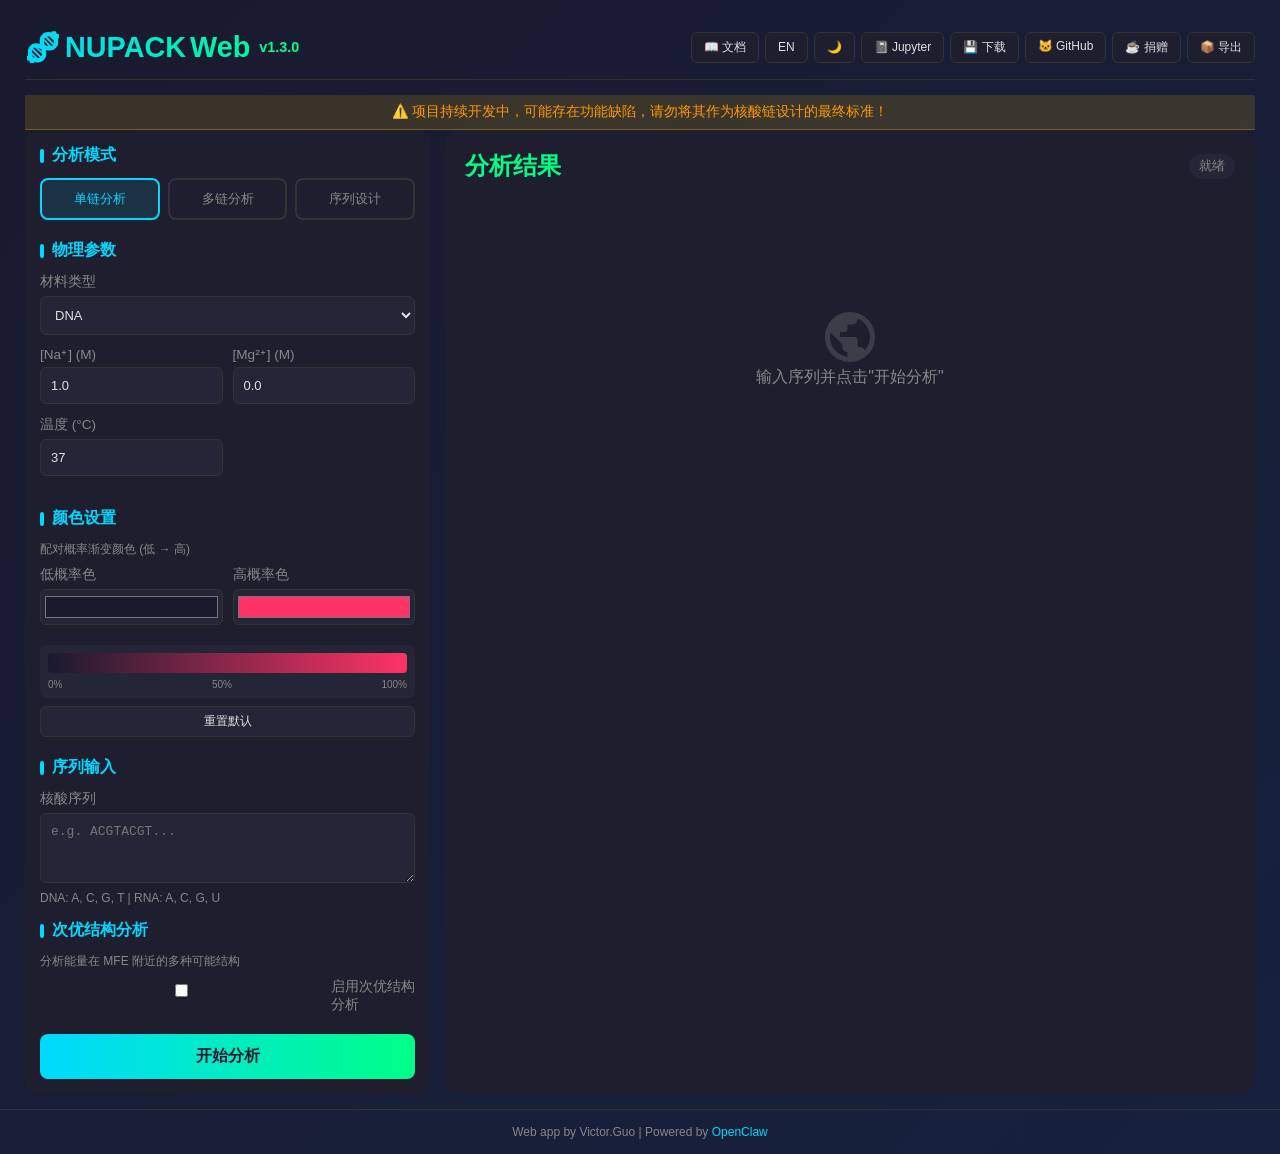
==== commit cc63e208: "Release v1.4.0: VARNA结构导出功能 新增功能: - VARNA引擎集成，支持发表级SVG导出 - 配对概率渐变着色 - 多链结构支持 - 引用提示功能 - 桌面启动脚本 - 自动打" ====
--- a/templates/index.html
+++ b/templates/index.html
@@ -3,7 +3,7 @@
 <head>
     <meta charset="UTF-8">
     <meta name="viewport" content="width=device-width, initial-scale=1.0">
-    <title>NUPACK Web v1.3.0</title>
+    <title>NUPACK Web v1.4.0</title>
     <script src="https://d3js.org/d3.v7.min.js"></script>
     <style>
         :root {
@@ -172,7 +172,7 @@
 
         .main-layout {
             display: grid;
-            grid-template-columns: 320px 1fr;
+            grid-template-columns: 1fr 2fr;
             gap: 15px;
             width: 100%;
         }
@@ -520,7 +520,7 @@
         }
 
         @media (max-width: 1000px) {
-            .main-layout { grid-template-columns: 280px 1fr; }
+            .main-layout { grid-template-columns: 1fr 2fr; }
         }
 
         @media (max-width: 800px) {
@@ -531,6 +531,58 @@
         }
 
         .hidden { display: none !important; }
+
+        /* VARNA集成样式 */
+        #varna-container {
+            margin-top: 20px;
+            padding: 15px;
+            border: 2px solid var(--accent-green, #4CAF50);
+            border-radius: 12px;
+            background: var(--bg-canvas, white);
+            overflow: auto;
+            max-height: 600px;
+            position: relative;
+        }
+
+        .varna-controls {
+            display: flex;
+            gap: 10px;
+            margin-top: 15px;
+            padding-top: 15px;
+            border-top: 1px solid var(--border-color, #e0e0e0);
+            justify-content: center;
+            flex-wrap: wrap;
+        }
+
+        .varna-controls button {
+            padding: 8px 16px;
+            border-radius: 6px;
+            cursor: pointer;
+            font-size: 14px;
+            background: var(--accent-blue, #2196F3);
+            color: white;
+            border: none;
+            transition: all 0.2s ease;
+        }
+
+        .varna-controls button:hover {
+            transform: translateY(-2px);
+            box-shadow: 0 4px 12px rgba(0,0,0,0.15);
+        }
+
+
+        
+            transform: translateY(-2px);
+            box-shadow: 0 6px 20px rgba(102, 126, 234, 0.4);
+        }
+
+        .varna-loading {
+            display: flex;
+            align-items: center;
+            justify-content: center;
+            padding: 40px;
+            color: var(--text-secondary, #666);
+        }
     </style>
 </head>
 <body>
@@ -1291,6 +1343,7 @@
                         <div class="viz-control-group"><label>${currentLang === 'zh' ? '大小' : 'Size'}:</label><input type="range" id="node-size-slider" min="4" max="30" step="1" value="12" oninput="updateNodeSize(this.value)"><input type="number" id="node-size-input" step="1" value="12" style="width:50px;margin-left:5px;" onchange="updateNodeSizeFromInput(this.value)"></div>
                         <div class="viz-control-group"><label>${currentLang === 'zh' ? '线宽' : 'Width'}:</label><input type="range" id="linewidth-slider" min="0.5" max="10" step="0.5" value="3" oninput="updateLineWidth(this.value)"><input type="number" id="linewidth-input" step="0.5" value="3" style="width:50px;margin-left:5px;" onchange="updateLineWidthFromInput(this.value)"></div>
                         <button class="action-btn" onclick="toggleFullscreen()">⛶ ${currentLang === 'zh' ? '全屏' : 'Fullscreen'}</button>
+                        <button class="action-btn" id="varna-download-btn" style="background: linear-gradient(135deg, #FF6B6B 0%, #FF8E53 100%); color: white; font-weight: bold; border: 2px solid #FF6B6B; display: none;">🎨 下载VARNA结构图</button>
                     </div>
                     <div id="structure-canvas"></div>
                 </div>
@@ -1298,9 +1351,65 @@
                     <h4>🌡️ ${currentLang === 'zh' ? '配对概率矩阵' : 'Pairing Probability Matrix'}</h4>
                     <p style="font-size: 0.8em; color: var(--text-secondary); margin-bottom: 10px;">${currentLang === 'zh' ? '颜色越亮表示配对概率越高' : 'Brighter color indicates higher pairing probability'}</p>
                     <div id="heatmap-canvas" style="overflow: auto; max-width: 100%;"></div>
-                </div>`;
+                </div>
+                <div id="varna-container" style="display:none;margin-top:15px;padding:15px;border:2px solid var(--accent-green);border-radius:12px;background:var(--bg-canvas);"></div>
+                <div id="varna-downloads" style="display:none;" class="varna-controls"></div>`;
             drawStructureForce(data.sequence, data.mfe_structure, data.pairs_matrix);
             drawHeatmap(data.sequence, data.pairs_matrix);
+            
+            // 显示VARNA下载按钮
+            const varnaBtn = document.getElementById('varna-download-btn');
+            if (varnaBtn && varnaAvailable) {
+                varnaBtn.style.display = 'inline-block';
+                varnaBtn.onclick = async function() {
+                    const originalText = this.textContent;
+                    this.textContent = '⏳ 渲染中...';
+                    this.disabled = true;
+                    
+                    try {
+                        const response = await fetch('/api/visualize/varna', {
+                            method: 'POST',
+                            headers: {'Content-Type': 'application/json'},
+                            body: JSON.stringify({
+                                sequence: data.sequence,
+                                structure: data.mfe_structure,
+                                pairs_matrix: data.pairs_matrix,
+                                show_probability: true
+                            })
+                        });
+                        
+                        const result = await response.json();
+                        
+                        if (result.success) {
+                            // 下载SVG
+                            const blob = new Blob([result.svg], {type: 'image/svg+xml'});
+                            const url = URL.createObjectURL(blob);
+                            const a = document.createElement('a');
+                            a.href = url;
+                            a.download = 'varna_structure.svg';
+                            document.body.appendChild(a);
+                            a.click();
+                            document.body.removeChild(a);
+                            URL.revokeObjectURL(url);
+                            
+                            this.textContent = '✅ 已下载';
+                            setTimeout(() => {
+                                this.textContent = originalText;
+                                this.disabled = false;
+                            }, 2000);
+                        } else {
+                            throw new Error(result.error);
+                        }
+                    } catch (error) {
+                        console.error('VARNA错误:', error);
+                        this.textContent = '❌ 失败';
+                        setTimeout(() => {
+                            this.textContent = originalText;
+                            this.disabled = false;
+                        }, 2000);
+                    }
+                };
+            }
         }
 
         // 绘制配对概率热力图
@@ -1466,7 +1575,7 @@
 
         function showSuboptDetail(data) {
             const detail = document.getElementById('complex-detail-view');
-            detail.innerHTML = `<div class="structure-viz" style="border: 2px solid var(--accent-blue);"><div style="display: flex; justify-content: space-between; align-items: center; margin-bottom: 10px;"><h4 style="margin: 0;">🧬 ${i18n[currentLang].structName} #${data.index}</h4><button class="action-btn" onclick="closeComplexDetail()">✕ ${currentLang === 'zh' ? '关闭' : 'Close'}</button></div><div class="result-card" style="margin-bottom: 10px;"><div class="result-row"><span class="result-label">${currentLang === 'zh' ? '序列' : 'Sequence'}</span><span class="result-value" style="word-break: break-all;">${data.sequence}</span></div><div class="result-row"><span class="result-label">${currentLang === 'zh' ? '结构' : 'Structure'}</span><span class="result-value" style="word-break: break-all;">${data.structure}</span></div><div class="result-row"><span class="result-label">${i18n[currentLang].probability}</span><span class="result-value" style="color: var(--accent-green);">${(data.probability * 100).toFixed(4)}%</span></div><div class="result-row"><span class="result-label">${i18n[currentLang].energy}</span><span class="result-value" style="color: var(--accent-green);">${data.energy.toFixed(2)} kcal/mol</span></div></div><div id="detail-base-info-panel"></div><div class="viz-controls"><button class="action-btn" onclick="fixDetailLayout()">📌 ${currentLang === 'zh' ? '固定布局' : 'Fix Layout'}</button><button class="action-btn" id="detail-lock-btn" onclick="toggleLockLayout()">🔒 ${currentLang === 'zh' ? '确定布局' : 'Lock'}</button><button class="action-btn" id="detail-auto-layout-btn" onclick="toggleDetailAutoLayout()">🔄 ${currentLang === 'zh' ? '自动布局' : 'Auto Layout'}</button><button class="action-btn" id="detail-compact-btn" onclick="toggleDetailCompactLayout()">📦 ${currentLang === 'zh' ? '紧凑布局' : 'Compact'}</button><button class="action-btn" id="detail-multichain-btn" onclick="toggleMultiChainMode()">🔗 ${currentLang === 'zh' ? '多链模式' : 'Multi-Chain'}</button><div class="viz-control-group"><label>${currentLang === 'zh' ? '松紧' : 'Tension'}:</label><input type="range" id="detail-tension" min="-1" max="1" step="0.05" value="0" oninput="updateDetailTensionFromSlider(this.value)"><input type="number" id="detail-tension-input" min="0.1" max="10" step="0.1" value="1.0" style="width:60px;margin-left:5px;" onchange="updateDetailTensionFromInput(this.value)"></div><div class="viz-control-group"><label>${currentLang === 'zh' ? '缩放' : 'Zoom'}:</label><input type="range" id="detail-zoom" min="0.1" max="5" step="0.1" value="1" oninput="updateDetailZoom(this.value)"><input type="number" id="detail-zoom-input" step="0.1" value="1.0" style="width:60px;margin-left:5px;" onchange="updateDetailZoomFromInput(this.value)"></div><div class="viz-control-group"><label>${currentLang === 'zh' ? '大小' : 'Size'}:</label><input type="range" id="detail-node-size" min="4" max="30" step="1" value="12" oninput="updateDetailNodeSize(this.value)"><input type="number" id="detail-node-size-input" step="1" value="12" style="width:50px;margin-left:5px;" onchange="updateDetailNodeSizeFromInput(this.value)"></div><div class="viz-control-group"><label>${currentLang === 'zh' ? '线宽' : 'Width'}:</label><input type="range" id="detail-linewidth" min="0.5" max="10" step="0.5" value="3" onchange="updateDetailLineWidth(this.value)"><input type="number" id="detail-linewidth-input" step="0.5" value="3" style="width:50px;margin-left:5px;" onchange="updateDetailLineWidthFromInput(this.value)"></div><button class="action-btn" onclick="toggleDetailFullscreen()">⛶ ${currentLang === 'zh' ? '全屏' : 'Fullscreen'}</button><button class="action-btn" onclick="rotateStructure()">🔃 ${currentLang === 'zh' ? '旋转' : 'Rotate'}</button></div><div id="detail-canvas" style="width:100%;height:450px;background:var(--bg-canvas);border-radius:6px;position:relative;"></div></div>`;
+            detail.innerHTML = `<div class="structure-viz" style="border: 2px solid var(--accent-blue);"><div style="display: flex; justify-content: space-between; align-items: center; margin-bottom: 10px;"><h4 style="margin: 0;">🧬 ${i18n[currentLang].structName} #${data.index}</h4><button class="action-btn" onclick="closeComplexDetail()">✕ ${currentLang === 'zh' ? '关闭' : 'Close'}</button></div><div class="result-card" style="margin-bottom: 10px;"><div class="result-row"><span class="result-label">${currentLang === 'zh' ? '序列' : 'Sequence'}</span><span class="result-value" style="word-break: break-all;">${data.sequence}</span></div><div class="result-row"><span class="result-label">${currentLang === 'zh' ? '结构' : 'Structure'}</span><span class="result-value" style="word-break: break-all;">${data.structure}</span></div><div class="result-row"><span class="result-label">${i18n[currentLang].probability}</span><span class="result-value" style="color: var(--accent-green);">${(data.probability * 100).toFixed(4)}%</span></div><div class="result-row"><span class="result-label">${i18n[currentLang].energy}</span><span class="result-value" style="color: var(--accent-green);">${data.energy.toFixed(2)} kcal/mol</span></div></div><div id="detail-base-info-panel"></div><div class="viz-controls"><button class="action-btn" onclick="fixDetailLayout()">📌 ${currentLang === 'zh' ? '固定布局' : 'Fix Layout'}</button><button class="action-btn" id="detail-lock-btn" onclick="toggleLockLayout()">🔒 ${currentLang === 'zh' ? '确定布局' : 'Lock'}</button><button class="action-btn" id="detail-auto-layout-btn" onclick="toggleDetailAutoLayout()">🔄 ${currentLang === 'zh' ? '自动布局' : 'Auto Layout'}</button><button class="action-btn" id="detail-compact-btn" onclick="toggleDetailCompactLayout()">📦 ${currentLang === 'zh' ? '紧凑布局' : 'Compact'}</button><button class="action-btn" id="detail-multichain-btn" onclick="toggleMultiChainMode()">🔗 ${currentLang === 'zh' ? '多链模式' : 'Multi-Chain'}</button><div class="viz-control-group"><label>${currentLang === 'zh' ? '松紧' : 'Tension'}:</label><input type="range" id="detail-tension" min="-1" max="1" step="0.05" value="0" oninput="updateDetailTensionFromSlider(this.value)"><input type="number" id="detail-tension-input" min="0.1" max="10" step="0.1" value="1.0" style="width:60px;margin-left:5px;" onchange="updateDetailTensionFromInput(this.value)"></div><div class="viz-control-group"><label>${currentLang === 'zh' ? '缩放' : 'Zoom'}:</label><input type="range" id="detail-zoom" min="0.1" max="5" step="0.1" value="1" oninput="updateDetailZoom(this.value)"><input type="number" id="detail-zoom-input" step="0.1" value="1.0" style="width:60px;margin-left:5px;" onchange="updateDetailZoomFromInput(this.value)"></div><div class="viz-control-group"><label>${currentLang === 'zh' ? '大小' : 'Size'}:</label><input type="range" id="detail-node-size" min="4" max="30" step="1" value="12" oninput="updateDetailNodeSize(this.value)"><input type="number" id="detail-node-size-input" step="1" value="12" style="width:50px;margin-left:5px;" onchange="updateDetailNodeSizeFromInput(this.value)"></div><div class="viz-control-group"><label>${currentLang === 'zh' ? '线宽' : 'Width'}:</label><input type="range" id="detail-linewidth" min="0.5" max="10" step="0.5" value="3" onchange="updateDetailLineWidth(this.value)"><input type="number" id="detail-linewidth-input" step="0.5" value="3" style="width:50px;margin-left:5px;" onchange="updateDetailLineWidthFromInput(this.value)"></div><button class="action-btn" onclick="toggleDetailFullscreen()">⛶ ${currentLang === 'zh' ? '全屏' : 'Fullscreen'}</button><button class="action-btn" onclick="rotateStructure()">🔃 ${currentLang === 'zh' ? '旋转' : 'Rotate'}</button><button class="action-btn" onclick="downloadDetailVarna()" style="background: linear-gradient(135deg, #FF6B6B 0%, #FF8E53 100%); color: white; font-weight: bold; border: 2px solid #FF6B6B; margin-left: 5px;">🎨 下载VARNA结构图</button></div><div id="detail-canvas" style="width:100%;height:450px;background:var(--bg-canvas);border-radius:6px;position:relative;"></div><div id="detail-varna-container" style="display:none;margin-top:15px;padding:15px;border:2px solid var(--accent-green);border-radius:12px;background:var(--bg-canvas);"></div></div>`;
 
             const s = data.sequence, st = data.structure;
             // 为次优结构创建一个简化的配对矩阵（基于结构字符串）
@@ -2009,14 +2118,20 @@
                 }
                 colorPickersHtml += `</div>`;
             }
-            detail.innerHTML = `<div class="structure-viz" style="border: 2px solid var(--accent-blue);"><div style="display: flex; justify-content: space-between; align-items: center; margin-bottom: 10px;"><h4 style="margin: 0;">🧬 ${data.name}</h4><button class="action-btn" onclick="closeComplexDetail()">✕ ${currentLang === 'zh' ? '关闭' : 'Close'}</button></div><div class="result-card" style="margin-bottom: 10px;"><div class="result-row"><span class="result-label">${currentLang === 'zh' ? '序列' : 'Sequence'}</span><span class="result-value" style="word-break: break-all;">${data.sequence}</span></div><div class="result-row"><span class="result-label">${currentLang === 'zh' ? '结构' : 'Structure'}</span><span class="result-value" style="word-break: break-all;">${data.mfe_structure}</span></div><div class="result-row"><span class="result-label">${currentLang === 'zh' ? '浓度' : 'Conc'}</span><span class="result-value" style="color: var(--accent-green);">${(data.concentration * 1e9).toFixed(4)} nM</span></div><div class="result-row"><span class="result-label">${currentLang === 'zh' ? '能量' : 'Energy'}</span><span class="result-value" style="color: var(--accent-green);">${data.mfe_energy.toFixed(2)} kcal/mol</span></div></div>${colorPickersHtml}<div id="detail-base-info-panel"></div><div class="viz-controls"><button class="action-btn" onclick="fixDetailLayout()">📌 ${currentLang === 'zh' ? '固定布局' : 'Fix Layout'}</button><button class="action-btn" id="detail-lock-btn" onclick="toggleLockLayout()">🔒 ${currentLang === 'zh' ? '确定布局' : 'Lock'}</button><button class="action-btn" id="detail-auto-layout-btn" onclick="toggleDetailAutoLayout()">🔄 ${currentLang === 'zh' ? '自动布局' : 'Auto Layout'}</button><button class="action-btn" id="detail-compact-btn" onclick="toggleDetailCompactLayout()">📦 ${currentLang === 'zh' ? '紧凑布局' : 'Compact'}</button><button class="action-btn" id="detail-multichain-btn" onclick="toggleMultiChainMode()">🔗 ${currentLang === 'zh' ? '多链模式' : 'Multi-Chain'}</button><div class="viz-control-group"><label>${currentLang === 'zh' ? '松紧' : 'Tension'}:</label><input type="range" id="detail-tension" min="-1" max="1" step="0.05" value="0" oninput="updateDetailTensionFromSlider(this.value)"><input type="number" id="detail-tension-input" min="0.1" max="10" step="0.1" value="1.0" style="width:60px;margin-left:5px;" onchange="updateDetailTensionFromInput(this.value)"></div><div class="viz-control-group"><label>${currentLang === 'zh' ? '缩放' : 'Zoom'}:</label><input type="range" id="detail-zoom" min="0.1" max="5" step="0.1" value="1" oninput="updateDetailZoom(this.value)"><input type="number" id="detail-zoom-input" step="0.1" value="1.0" style="width:60px;margin-left:5px;" onchange="updateDetailZoomFromInput(this.value)"></div><div class="viz-control-group"><label>${currentLang === 'zh' ? '大小' : 'Size'}:</label><input type="range" id="detail-node-size" min="4" max="30" step="1" value="12" oninput="updateDetailNodeSize(this.value)"><input type="number" id="detail-node-size-input" step="1" value="12" style="width:50px;margin-left:5px;" onchange="updateDetailNodeSizeFromInput(this.value)"></div><div class="viz-control-group"><label>${currentLang === 'zh' ? '线宽' : 'Width'}:</label><input type="range" id="detail-linewidth" min="0.5" max="10" step="0.5" value="3" onchange="updateDetailLineWidth(this.value)"><input type="number" id="detail-linewidth-input" step="0.5" value="3" style="width:50px;margin-left:5px;" onchange="updateDetailLineWidthFromInput(this.value)"></div><button class="action-btn" onclick="toggleDetailFullscreen()">⛶ ${currentLang === 'zh' ? '全屏' : 'Fullscreen'}</button><button class="action-btn" onclick="rotateStructure()">🔃 ${currentLang === 'zh' ? '旋转' : 'Rotate'}</button></div><div id="detail-canvas" style="width:100%;height:450px;background:var(--bg-canvas);border-radius:6px;position:relative;"></div></div>`;
+            detail.innerHTML = `<div class="structure-viz" style="border: 2px solid var(--accent-blue);"><div style="display: flex; justify-content: space-between; align-items: center; margin-bottom: 10px;"><h4 style="margin: 0;">🧬 ${data.name}</h4><button class="action-btn" onclick="closeComplexDetail()">✕ ${currentLang === 'zh' ? '关闭' : 'Close'}</button></div><div class="result-card" style="margin-bottom: 10px;"><div class="result-row"><span class="result-label">${currentLang === 'zh' ? '序列' : 'Sequence'}</span><span class="result-value" style="word-break: break-all;">${data.sequence}</span></div><div class="result-row"><span class="result-label">${currentLang === 'zh' ? '结构' : 'Structure'}</span><span class="result-value" style="word-break: break-all;">${data.mfe_structure}</span></div><div class="result-row"><span class="result-label">${currentLang === 'zh' ? '浓度' : 'Conc'}</span><span class="result-value" style="color: var(--accent-green);">${(data.concentration * 1e9).toFixed(4)} nM</span></div><div class="result-row"><span class="result-label">${currentLang === 'zh' ? '能量' : 'Energy'}</span><span class="result-value" style="color: var(--accent-green);">${data.mfe_energy.toFixed(2)} kcal/mol</span></div></div>${colorPickersHtml}<div id="detail-base-info-panel"></div><div class="viz-controls"><button class="action-btn" onclick="fixDetailLayout()">📌 ${currentLang === 'zh' ? '固定布局' : 'Fix Layout'}</button><button class="action-btn" id="detail-lock-btn" onclick="toggleLockLayout()">🔒 ${currentLang === 'zh' ? '确定布局' : 'Lock'}</button><button class="action-btn" id="detail-auto-layout-btn" onclick="toggleDetailAutoLayout()">🔄 ${currentLang === 'zh' ? '自动布局' : 'Auto Layout'}</button><button class="action-btn" id="detail-compact-btn" onclick="toggleDetailCompactLayout()">📦 ${currentLang === 'zh' ? '紧凑布局' : 'Compact'}</button><button class="action-btn" id="detail-multichain-btn" onclick="toggleMultiChainMode()">🔗 ${currentLang === 'zh' ? '多链模式' : 'Multi-Chain'}</button><div class="viz-control-group"><label>${currentLang === 'zh' ? '松紧' : 'Tension'}:</label><input type="range" id="detail-tension" min="-1" max="1" step="0.05" value="0" oninput="updateDetailTensionFromSlider(this.value)"><input type="number" id="detail-tension-input" min="0.1" max="10" step="0.1" value="1.0" style="width:60px;margin-left:5px;" onchange="updateDetailTensionFromInput(this.value)"></div><div class="viz-control-group"><label>${currentLang === 'zh' ? '缩放' : 'Zoom'}:</label><input type="range" id="detail-zoom" min="0.1" max="5" step="0.1" value="1" oninput="updateDetailZoom(this.value)"><input type="number" id="detail-zoom-input" step="0.1" value="1.0" style="width:60px;margin-left:5px;" onchange="updateDetailZoomFromInput(this.value)"></div><div class="viz-control-group"><label>${currentLang === 'zh' ? '大小' : 'Size'}:</label><input type="range" id="detail-node-size" min="4" max="30" step="1" value="12" oninput="updateDetailNodeSize(this.value)"><input type="number" id="detail-node-size-input" step="1" value="12" style="width:50px;margin-left:5px;" onchange="updateDetailNodeSizeFromInput(this.value)"></div><div class="viz-control-group"><label>${currentLang === 'zh' ? '线宽' : 'Width'}:</label><input type="range" id="detail-linewidth" min="0.5" max="10" step="0.5" value="3" onchange="updateDetailLineWidth(this.value)"><input type="number" id="detail-linewidth-input" step="0.5" value="3" style="width:50px;margin-left:5px;" onchange="updateDetailLineWidthFromInput(this.value)"></div><button class="action-btn" onclick="toggleDetailFullscreen()">⛶ ${currentLang === 'zh' ? '全屏' : 'Fullscreen'}</button><button class="action-btn" onclick="rotateStructure()">🔃 ${currentLang === 'zh' ? '旋转' : 'Rotate'}</button><button class="action-btn" onclick="downloadDetailVarna()" style="background: linear-gradient(135deg, #FF6B6B 0%, #FF8E53 100%); color: white; font-weight: bold; border: 2px solid #FF6B6B; margin-left: 5px;">🎨 下载VARNA结构图</button></div><div id="detail-canvas" style="width:100%;height:450px;background:var(--bg-canvas);border-radius:6px;position:relative;"></div><div id="detail-varna-container" style="display:none;margin-top:15px;padding:15px;border:2px solid var(--accent-green);border-radius:12px;background:var(--bg-canvas);"></div></div>`;
 
             const s = data.sequence.replace(/\+/g, ''), st = data.mfe_structure.replace(/\+/g, '');
             const matrix = Array(s.length).fill(null).map(() => Array(s.length).fill(0));
             const stack = [];
             for (let i = 0; i < st.length; i++) { if (st[i] === '(') stack.push(i); else if (st[i] === ')') { const j = stack.pop(); matrix[i][j] = matrix[j][i] = 1; } }
-            // 保存原始序列（包含+）用于多链识别
-            currentDetailStructureData = { sequence: data.sequence, cleanSequence: s, structure: st, pairsMatrix: matrix };
+            // 保存原始序列和结构（包含+）用于VARNA渲染
+            currentDetailStructureData = { 
+                sequence: data.sequence,           // 原始序列（包含+）
+                mfeStructure: data.mfe_structure,  // 原始结构（包含+）
+                cleanSequence: s,                  // 清理后的序列（无+）
+                structure: st,                     // 清理后的结构（无+）
+                pairsMatrix: matrix 
+            };
 
             // 使用 requestAnimationFrame 确保容器已渲染
             requestAnimationFrame(() => {
@@ -2024,7 +2139,78 @@
                 const parentWidth = canvasEl.parentElement ? canvasEl.parentElement.clientWidth : 800;
                 const canvasWidth = canvasEl.clientWidth || parentWidth;
                 drawStructureForce(data.sequence, st, matrix, canvasEl, canvasWidth, 450, 'detail-base-info-panel');
+                
+                // 为多链分析添加配对概率矩阵
+                if (data.sequence.includes('+')) {
+                    addDetailHeatmap(s, matrix);
+                }
             });
+        }
+        
+        // 为详情页添加配对概率矩阵
+        function addDetailHeatmap(sequence, matrix) {
+            const container = document.getElementById('detail-varna-container');
+            if (!container) return;
+            
+            container.style.display = 'block';
+            container.innerHTML = `
+                <h4 style="margin: 0 0 10px 0;">🌡️ 配对概率矩阵</h4>
+                <div id="detail-heatmap-canvas" style="overflow: auto; max-width: 100%;"></div>
+            `;
+            
+            const heatmapContainer = document.getElementById('detail-heatmap-canvas');
+            drawDetailHeatmap(sequence, matrix, heatmapContainer);
+        }
+        
+        // 绘制详情页配对概率矩阵
+        function drawDetailHeatmap(sequence, matrix, container) {
+            const n = sequence.length;
+            const cellSize = Math.min(20, Math.max(10, 400 / n));
+            
+            const svg = d3.select(container).append('svg')
+                .attr('width', n * cellSize + 60)
+                .attr('height', n * cellSize + 60);
+            
+            const g = svg.append('g')
+                .attr('transform', 'translate(30, 30)');
+            
+            const colorScale = d3.scaleSequential(d3.interpolateViridis)
+                .domain([0, 1]);
+            
+            // 绘制单元格
+            for (let i = 0; i < n; i++) {
+                for (let j = 0; j < n; j++) {
+                    g.append('rect')
+                        .attr('x', j * cellSize)
+                        .attr('y', i * cellSize)
+                        .attr('width', cellSize - 1)
+                        .attr('height', cellSize - 1)
+                        .attr('fill', colorScale(matrix[i][j]))
+                        .attr('stroke', '#fff')
+                        .attr('stroke-width', 0.5);
+                }
+            }
+            
+            // 添加轴标签（仅当序列不太长时）
+            if (n <= 50) {
+                for (let i = 0; i < n; i += Math.max(1, Math.floor(n / 10))) {
+                    g.append('text')
+                        .attr('x', i * cellSize + cellSize / 2)
+                        .attr('y', -5)
+                        .attr('text-anchor', 'middle')
+                        .attr('font-size', '10px')
+                        .attr('fill', '#666')
+                        .text(i + 1);
+                    
+                    g.append('text')
+                        .attr('x', -5)
+                        .attr('y', i * cellSize + cellSize / 2 + 3)
+                        .attr('text-anchor', 'end')
+                        .attr('font-size', '10px')
+                        .attr('fill', '#666')
+                        .text(i + 1);
+                }
+            }
         }
 
         function fixDetailLayout() {
@@ -2456,13 +2642,172 @@
             document.getElementById('color-high').addEventListener('input', onColorChange);
             updateGradientPreview();
         });
+
+        // ==================== VARNA集成 ====================
+        let varnaAvailable = false;
+
+        // 检查VARNA状态
+        async function checkVarnaStatus() {
+            try {
+                const response = await fetch('/api/varna/status');
+                const data = await response.json();
+                varnaAvailable = data.available;
+                console.log('VARNA状态:', varnaAvailable ? '可用' : '不可用');
+            } catch (error) {
+                console.error('检查VARNA状态失败:', error);
+                varnaAvailable = false;
+            }
+        }
+
+        // 详情页VARNA下载函数
+        async function downloadDetailVarna() {
+            const btn = event.target;
+            const originalText = btn.textContent;
+            btn.textContent = '⏳ 渲染中...';
+            btn.disabled = true;
+            
+            try {
+                // 对于多链结构，需要将+转换为&（VARNA格式）
+                // 重要：序列和结构中的+位置必须一一对应！
+                const originalSeq = currentDetailStructureData.sequence || currentDetailStructureData.cleanSequence;
+                const originalStruct = currentDetailStructureData.mfeStructure || currentDetailStructureData.structure;
+                const varnaSequence = originalSeq.replace(/\+/g, '&');
+                const varnaStructure = originalStruct.replace(/\+/g, '&');
+                
+                const response = await fetch('/api/visualize/varna', {
+                    method: 'POST',
+                    headers: {'Content-Type': 'application/json'},
+                    body: JSON.stringify({
+                        sequence: varnaSequence,  // 使用VARNA格式的多链序列
+                        structure: varnaStructure,  // 使用VARNA格式的多链结构
+                        pairs_matrix: currentDetailStructureData.pairsMatrix,  // 传递配对概率矩阵
+                        show_probability: true  // 启用配对概率着色
+                    })
+                });
+                
+                const result = await response.json();
+                
+                if (result.success) {
+                    // 下载SVG
+                    const blob = new Blob([result.svg], {type: 'image/svg+xml'});
+                    const url = URL.createObjectURL(blob);
+                    const a = document.createElement('a');
+                    a.href = url;
+                    a.download = 'varna_structure.svg';
+                    document.body.appendChild(a);
+                    a.click();
+                    document.body.removeChild(a);
+                    URL.revokeObjectURL(url);
+                    
+                    btn.textContent = '✅ 已下载';
+                    setTimeout(() => {
+                        btn.textContent = originalText;
+                        btn.disabled = false;
+                    }, 2000);
+                    
+                    // 显示VARNA引用提示
+                    showVarnaCitation();
+                } else {
+                    throw new Error(result.error);
+                }
+            } catch (error) {
+                console.error('VARNA错误:', error);
+                btn.textContent = '❌ 失败';
+                setTimeout(() => {
+                    btn.textContent = originalText;
+                    btn.disabled = false;
+                }, 2000);
+            }
+        }
+
+        // 显示VARNA引用提示
+        function showVarnaCitation() {
+            const modal = document.createElement('div');
+            modal.id = 'varna-citation-modal';
+            modal.style.cssText = `
+                position: fixed;
+                top: 0;
+                left: 0;
+                right: 0;
+                bottom: 0;
+                background: rgba(0, 0, 0, 0.7);
+                display: flex;
+                align-items: center;
+                justify-content: center;
+                z-index: 10000;
+            `;
+            
+            modal.innerHTML = `
+                <div style="
+                    background: var(--bg-card);
+                    padding: 30px;
+                    border-radius: 12px;
+                    max-width: 600px;
+                    width: 90%;
+                    box-shadow: 0 10px 40px rgba(0, 0, 0, 0.3);
+                ">
+                    <h3 style="margin: 0 0 15px 0; color: var(--accent-blue); font-size: 1.3em;">
+                        📚 VARNA 引用提示
+                    </h3>
+                    <p style="margin: 0 0 15px 0; color: var(--text-primary); line-height: 1.6;">
+                        如果您要将此图片用于论文发表，请引用以下文献：
+                    </p>
+                    <div style="
+                        background: var(--bg-canvas);
+                        padding: 15px;
+                        border-radius: 8px;
+                        margin-bottom: 15px;
+                        border-left: 4px solid var(--accent-blue);
+                    ">
+                        <p style="margin: 0 0 8px 0; font-weight: bold; color: var(--text-primary);">
+                            VARNA: Interactive drawing and editing of the RNA secondary structure
+                        </p>
+                        <p style="margin: 0; color: var(--text-secondary); font-size: 0.9em;">
+                            Kévin Darty, Alain Denise and Yann Ponty<br>
+                            Bioinformatics, pp. 1974-1975, Vol. 25, no. 15, 2009
+                        </p>
+                    </div>
+                    <p style="margin: 0 0 15px 0; color: var(--text-primary);">
+                        <strong>VARNA 官方网站：</strong><br>
+                        <a href="https://varna.lisn.upsaclay.fr/" target="_blank" style="color: var(--accent-blue); word-break: break-all;">
+                            https://varna.lisn.upsaclay.fr/
+                        </a>
+                    </p>
+                    <button onclick="document.getElementById('varna-citation-modal').remove()" style="
+                        width: 100%;
+                        padding: 10px;
+                        background: linear-gradient(90deg, var(--accent-blue), var(--accent-green));
+                        border: none;
+                        border-radius: 6px;
+                        color: white;
+                        font-weight: bold;
+                        cursor: pointer;
+                        font-size: 1em;
+                    ">
+                        ${currentLang === 'zh' ? '我知道了' : 'Got it'}
+                    </button>
+                </div>
+            `;
+            
+            document.body.appendChild(modal);
+            
+            // 点击背景关闭
+            modal.addEventListener('click', (e) => {
+                if (e.target === modal) {
+                    modal.remove();
+                }
+            });
+        }
+
+        // 页面加载时检查VARNA状态
+        checkVarnaStatus();
     </script>
 
     <!-- 全屏覆盖层 -->
     <div class="modal-overlay" id="fullscreen-overlay" style="background: var(--bg-canvas);">
         <div style="position: absolute; top: 0; left: 0; right: 0; padding: 10px 15px; background: var(--bg-card); border-bottom: 1px solid var(--border-color); display: flex; justify-content: space-between; align-items: center;">
             <h3 style="color: var(--accent-blue);">🧬 NUPACK</h3>
-            <button class="action-btn" onclick="toggleFullscreen()">✕ ${currentLang === 'zh' ? '关闭' : 'Close'}</button>
+            <button class="action-btn" onclick="toggleFullscreen()">✕ 关闭</button>
         </div>
         <div style="position: absolute; top: 50px; left: 0; right: 0; bottom: 0;">
             <div id="fullscreen-canvas"></div>
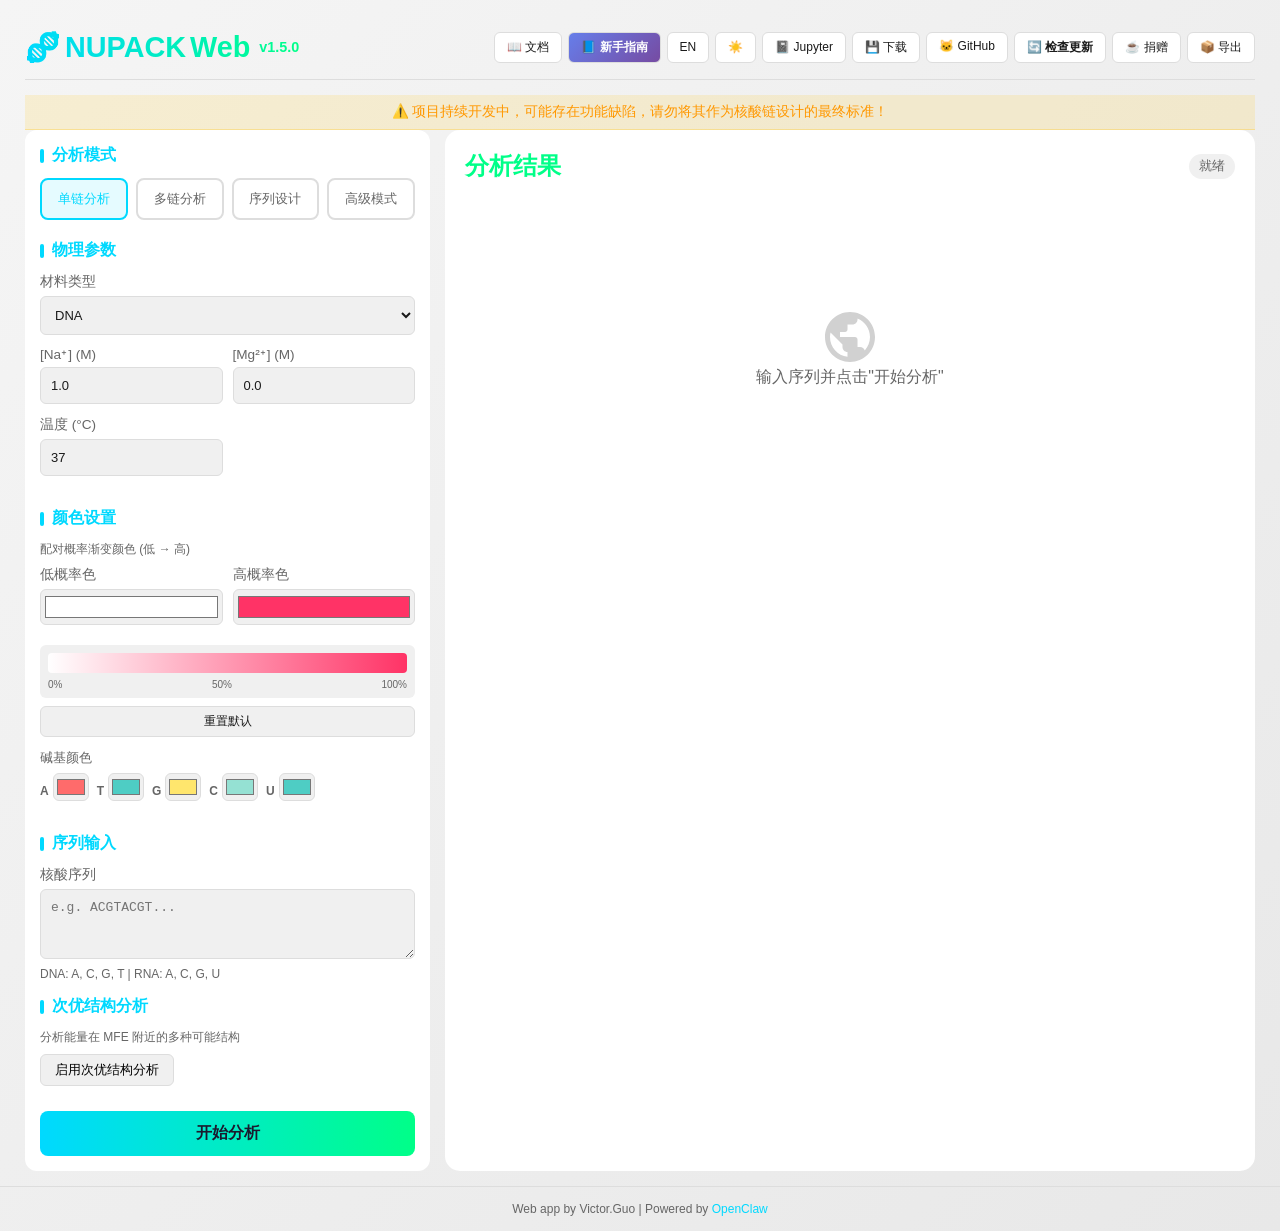
==== commit f1122090: "v1.5.0: Advanced mode, heatmap export, tutorials, bug fixes New features: - Advanced mode with pairs" ====
--- a/templates/index.html
+++ b/templates/index.html
@@ -3,7 +3,7 @@
 <head>
     <meta charset="UTF-8">
     <meta name="viewport" content="width=device-width, initial-scale=1.0">
-    <title>NUPACK Web v1.4.0</title>
+    <title>NUPACK Web v1.5.0</title>
     <script src="https://d3js.org/d3.v7.min.js"></script>
     <style>
         :root {
@@ -310,6 +310,59 @@
 
         .action-btn:hover { border-color: var(--accent-blue); color: var(--accent-blue); }
 
+        .checkbox-label {
+            padding: 6px 14px;
+            border: 1px solid var(--border-color);
+            background: var(--bg-input);
+            color: #000;
+            border-radius: 6px;
+            cursor: pointer;
+            font-size: 13px;
+            transition: all 0.2s;
+            user-select: none;
+            display: inline-flex;
+            align-items: center;
+            gap: 6px;
+            line-height: 1.2;
+            min-height: 32px;
+        }
+        .checkbox-label:hover { border-color: var(--accent-blue); }
+        .checkbox-label:has(input:checked) {
+            border-color: var(--accent-blue);
+            background: rgba(59, 130, 246, 0.15);
+            color: #000;
+        }
+        .checkbox-label input[type="checkbox"] {
+            display: none;
+        }
+
+        .all-struct-table {
+            width: 100%;
+            border-collapse: collapse;
+            font-size: 13px;
+        }
+        .all-struct-table th {
+            text-align: left;
+            padding: 8px 10px;
+            border-bottom: 2px solid var(--border-color);
+            color: var(--text-secondary);
+            font-weight: 600;
+        }
+        .all-struct-table td {
+            padding: 8px 10px;
+            border-bottom: 1px solid var(--border-color);
+        }
+        .all-struct-table tr:hover {
+            background: rgba(59, 130, 246, 0.05);
+        }
+        .struct-dotbracket {
+            font-family: 'Courier New', monospace;
+            word-break: break-all;
+            max-width: 400px;
+            font-size: 12px;
+            color: var(--text-secondary);
+        }
+
         .status-badge {
             padding: 4px 10px;
             border-radius: 15px;
@@ -592,16 +645,18 @@
                 <span class="dna-emoji" onclick="showMambaModal()" title="点击查看彩蛋">🧬</span>
                 <span onclick="window.open('https://nupack.org/', '_blank')" title="访问 NUPACK 官网">NUPACK</span>
                 <span onclick="window.open('https://space.bilibili.com/533586737', '_blank')" title="访问作者主页">Web</span>
-                <span style="font-size: 0.5em; color: var(--accent-green); margin-left: 5px;">v1.3.0</span>
+                <span style="font-size: 0.5em; color: var(--accent-green); margin-left: 5px;">v1.5.0</span>
             </h1>
             <div class="header-right">
                 <a href="https://docs.nupack.org/" target="_blank" class="header-btn">📖 <span data-i18n="docs">文档</span></a>
+                <a href="/tutorial/guide.md" target="_blank" class="header-btn" style="background:linear-gradient(135deg,#667eea 0%,#764ba2 100%);color:white;font-weight:600;">📘 <span data-i18n="guide">新手指南</span></a>
                 <button class="header-btn" onclick="toggleLanguage()" id="lang-btn">EN</button>
                 <button class="header-btn" onclick="toggleTheme()" id="theme-btn">🌙</button>
                 <button class="header-btn" onclick="openInJupyter()">📓 Jupyter</button>
                 <button class="header-btn" onclick="downloadProject()">💾 <span data-i18n="download">下载</span></button>
                 <a href="https://github.com/Luminave/nupack-webapp" target="_blank" class="header-btn">🐱 GitHub</a>
-                <a href="https://afdian.tv/a/sailfire" target="_blank" class="header-btn" id="donate-btn" title="">☕ <span data-i18n="donate">捐赠</span></a>
+                <button class="header-btn" onclick="checkUpdate()" style="font-weight:600;">🔄 <span data-i18n="checkUpdate">检查更新</span></button>
+                <a href="https://ifdian.net/a/sailfire" target="_blank" class="header-btn" id="donate-btn" title="">☕ <span data-i18n="donate">捐赠</span></a>
                 <button class="header-btn" onclick="showExportModal()">📦 <span data-i18n="export">导出</span></button>
             </div>
         </header>
@@ -616,6 +671,7 @@
                         <button class="mode-btn active" data-mode="single" onclick="switchMode('single')" data-i18n="single">单链分析</button>
                         <button class="mode-btn" data-mode="tube" onclick="switchMode('tube')" data-i18n="multi">多链分析</button>
                         <button class="mode-btn" data-mode="design" onclick="switchMode('design')" data-i18n="design">序列设计</button>
+                        <button class="mode-btn" data-mode="advanced" onclick="switchMode('advanced')" data-i18n="advanced">高级模式</button>
                     </div>
                 </div>
 
@@ -652,7 +708,7 @@
                     <div class="param-row">
                         <div>
                             <label data-i18n="lowColor">低概率色</label>
-                            <input type="color" id="color-low" value="#1a1a2e" style="height: 36px; padding: 2px;">
+                            <input type="color" id="color-low" value="#ffffff" style="height: 36px; padding: 2px;">
                         </div>
                         <div>
                             <label data-i18n="highColor">高概率色</label>
@@ -666,6 +722,32 @@
                         </div>
                     </div>
                     <button class="action-btn" style="width: 100%; margin-top: 8px;" onclick="resetColors()" data-i18n="resetColors">重置默认</button>
+
+                    <div style="margin-top: 12px;">
+                        <label style="font-size: 13px; margin-bottom: 6px; display: block;" data-i18n="baseColorLabel">碱基颜色</label>
+                        <div style="display: flex; gap: 8px; flex-wrap: wrap;">
+                            <div style="display: flex; align-items: center; gap: 4px;">
+                                <label style="font-size: 12px; font-weight: bold;">A</label>
+                                <input type="color" id="base-color-A" value="#ff6b6b" style="width: 36px; height: 28px; padding: 1px; cursor: pointer;" onchange="onBaseColorChange('A', this.value)">
+                            </div>
+                            <div style="display: flex; align-items: center; gap: 4px;">
+                                <label style="font-size: 12px; font-weight: bold;">T</label>
+                                <input type="color" id="base-color-T" value="#4ecdc4" style="width: 36px; height: 28px; padding: 1px; cursor: pointer;" onchange="onBaseColorChange('T', this.value)">
+                            </div>
+                            <div style="display: flex; align-items: center; gap: 4px;">
+                                <label style="font-size: 12px; font-weight: bold;">G</label>
+                                <input type="color" id="base-color-G" value="#ffe66d" style="width: 36px; height: 28px; padding: 1px; cursor: pointer;" onchange="onBaseColorChange('G', this.value)">
+                            </div>
+                            <div style="display: flex; align-items: center; gap: 4px;">
+                                <label style="font-size: 12px; font-weight: bold;">C</label>
+                                <input type="color" id="base-color-C" value="#95e1d3" style="width: 36px; height: 28px; padding: 1px; cursor: pointer;" onchange="onBaseColorChange('C', this.value)">
+                            </div>
+                            <div style="display: flex; align-items: center; gap: 4px;">
+                                <label style="font-size: 12px; font-weight: bold;">U</label>
+                                <input type="color" id="base-color-U" value="#4ecdc4" style="width: 36px; height: 28px; padding: 1px; cursor: pointer;" onchange="onBaseColorChange('U', this.value)">
+                            </div>
+                        </div>
+                    </div>
                 </div>
 
                 <div class="panel-section" id="single-input">
@@ -680,20 +762,20 @@
                     <p style="font-size: 0.75em; color: var(--text-secondary); margin-bottom: 8px;" data-i18n="suboptHint">
                         分析能量在 MFE 附近的多种可能结构
                     </p>
-                    <label class="checkbox-label" style="display: flex; align-items: center; gap: 8px; margin-bottom: 10px;">
-                        <input type="checkbox" id="enable-subopt" onchange="toggleSuboptOptions()">
-                        <span data-i18n="enableSubopt">启用次优结构分析</span>
-                    </label>
-                    <div id="subopt-options" class="hidden">
-                        <div class="param-row">
-                            <div>
-                                <label data-i18n="energyGap">能量窗口 (kcal/mol)</label>
-                                <input type="number" id="energy-gap" value="3.0" min="0.5" max="10" step="0.5">
-                            </div>
-                            <div>
-                                <label data-i18n="maxStructures">最大结构数</label>
-                                <input type="number" id="max-structures" value="20" min="1" max="100">
-                            </div>
+                    <div style="display: flex; align-items: center; gap: 10px; margin-bottom: 10px; flex-wrap: wrap;">
+                        <label class="checkbox-label">
+                            <input type="checkbox" id="enable-subopt" onchange="toggleSuboptOptions()">
+                            <span data-i18n="enableSubopt">启用次优结构分析</span>
+                        </label>
+                    </div>
+                    <div id="subopt-options" class="hidden" style="margin-top: 6px;">
+                        <label class="checkbox-label" style="margin-bottom: 6px;">
+                            <input type="checkbox" id="auto-energy-gap" checked onchange="toggleEnergyGapInput()">
+                            <span data-i18n="autoEnergyGap">自动使用合适的能量窗口</span>
+                        </label>
+                        <div id="manual-gap-container" class="hidden" style="display: flex; align-items: center; gap: 8px; margin-top: 4px;">
+                            <label style="font-size: 0.85em; white-space: nowrap;" data-i18n="energyGap">能量窗口 (kcal/mol)</label>
+                            <input type="number" id="energy-gap-input" value="3.0" min="0.1" max="999" step="0.5" style="width: 80px; padding: 4px 8px;">
                         </div>
                     </div>
                 </div>
@@ -769,6 +851,24 @@
                     <span class="status-badge ready" id="status" data-i18n="ready">就绪</span>
                 </div>
 
+                <div class="panel-section hidden" id="advanced-input">
+                    <a href="/tutorial/deploy.md" target="_blank" style="display:block; text-align:center; padding:10px; margin-bottom:14px; background:linear-gradient(135deg, #667eea 0%, #764ba2 100%); color:white; border-radius:8px; text-decoration:none; font-weight:600; font-size:0.95em; letter-spacing:0.5px;">📖 NUPACK 开发环境部署新手教程</a>
+                    <h3 data-i18n="advancedTitle">结构可视化</h3>
+                    <p style="font-size: 0.75em; color: var(--text-secondary); margin-bottom: 8px;" data-i18n="advancedHint">
+                        输入序列和 dot-bracket 结构表达式，直接可视化
+                    </p>
+                    <label data-i18n="sequenceLabel">序列</label>
+                    <textarea id="advanced-seq" rows="2" placeholder="例如: GCGUACGAUCGAUCGAUCGAUCGUACGC" style="width:100%; font-family: monospace; resize: vertical;"></textarea>
+                    <label style="margin-top:8px;" data-i18n="structureLabel">结构 (dot-bracket)</label>
+                    <textarea id="advanced-struct" rows="2" placeholder="例如: (((((...((((...)))).)))))" style="width:100%; font-family: monospace; resize: vertical;"></textarea>
+                    <label style="margin-top:8px;" data-i18n="pairsMatrixLabel">配对概率矩阵（可选）</label>
+                    <textarea id="advanced-matrix" rows="3" placeholder="粘贴 NUPACK 输出的配对概率矩阵，支持空格/tab 分隔的 N×N 矩阵或 i j prob 格式" style="width:100%; font-family: monospace; resize: vertical; font-size: 0.8em;"></textarea>
+                    <label class="checkbox-label" style="margin-top: 6px;">
+                        <input type="checkbox" id="advanced-recalc-matrix">
+                        <span data-i18n="recalcMatrix">重新计算配对概率矩阵</span>
+                    </label>
+                </div>
+
                 <div class="result-content" id="result-content">
                     <div class="placeholder">
                         <svg viewBox="0 0 24 24" fill="currentColor" width="60" height="60" style="opacity:0.3">
@@ -814,10 +914,10 @@
         // ==================== 多语言支持 ====================
         const i18n = {
             zh: {
-                docs: '文档', export: '导出', mode: '分析模式', single: '单链分析', multi: '多链分析',
+                docs: '文档', guide: '新手指南', checkUpdate: '检查更新', export: '导出', mode: '分析模式', single: '单链分析', multi: '多链分析',
                 download: '下载', donate: '捐赠', donateHint: '如果这帮助到了你，可以给我捐赠一杯咖啡吗？',
                 warning: '⚠️ 项目持续开发中，可能存在功能缺陷，请勿将其作为核酸链设计的最终标准！',
-                design: '序列设计', params: '物理参数', material: '材料类型', temp: '温度 (°C)',
+                design: '序列设计', advanced: '高级模式', visualize: '可视化', params: '物理参数', material: '材料类型', temp: '温度 (°C)',
                 seqInput: '序列输入', sequence: '核酸序列', dnaHint: 'DNA: A, C, G, T | RNA: A, C, G, U',
                 strandList: '链列表', addStrand: '添加链', maxSize: '最大复合物大小',
                 domains: '结构域定义', domainHint: 'N=任意, A/T/G/C=固定, R=嘌呤, Y=嘧啶',
@@ -832,16 +932,21 @@
                 colorSettings: '颜色设置', colorHint: '配对概率渐变颜色 (低 → 高)',
                 lowColor: '低概率色', highColor: '高概率色', resetColors: '重置默认',
                 suboptSettings: '次优结构分析', suboptHint: '分析能量在 MFE 附近的多种可能结构',
-                enableSubopt: '启用次优结构分析', energyGap: '能量窗口 (kcal/mol)',
+                enableSubopt: '启用次优结构分析', autoEnergyGap: '自动使用合适的能量窗口', energyGap: '能量窗口 (kcal/mol)',
                 maxStructures: '最大结构数', suboptResults: '次优结构结果',
+                calcAllStructs: '计算所有结构', viewAllStructs: '查看所有结构',
+                viewStruct: '查看', structProb: '概率', structEnergy: '能量',
+                allStructsTitle: '所有可能结构', baseColorLabel: '碱基颜色',
                 structureDist: '结构分布', structName: '结构', probability: '概率',
-                energy: '能量', viewStructure: '查看结构详情'
+                energy: '能量', viewStructure: '查看结构详情',
+                advancedTitle: '结构可视化', advancedHint: '输入序列和 dot-bracket 结构表达式，直接可视化',
+                sequenceLabel: '序列', structureLabel: '结构 (dot-bracket)', pairsMatrixLabel: '配对概率矩阵（可选）', recalcMatrix: '重新计算配对概率矩阵'
             },
             en: {
-                docs: 'Docs', export: 'Export', mode: 'Mode', single: 'Single', multi: 'Multi-strand',
+                docs: 'Docs', guide: 'Guide', checkUpdate: 'Check Update', export: 'Export', mode: 'Mode', single: 'Single', multi: 'Multi-strand',
                 download: 'Download', donate: 'Donate', donateHint: 'If this helped you, would you like to buy me a coffee?',
                 warning: '⚠️ This project is under active development and may have bugs. Do not use it as the final standard for nucleic acid design!',
-                design: 'Design', params: 'Parameters', material: 'Material', temp: 'Temperature (°C)',
+                design: 'Design', advanced: 'Advanced', visualize: 'Visualize', params: 'Parameters', material: 'Material', temp: 'Temperature (°C)',
                 seqInput: 'Sequence Input', sequence: 'Nucleic Acid Sequence', dnaHint: 'DNA: A, C, G, T | RNA: A, C, G, U',
                 strandList: 'Strand List', addStrand: 'Add Strand', maxSize: 'Max Complex Size',
                 domains: 'Domain Definition', domainHint: 'N=any, A/T/G/C=fixed, R=purine, Y=pyrimidine',
@@ -856,14 +961,38 @@
                 colorSettings: 'Color Settings', colorHint: 'Pairing probability gradient (Low → High)',
                 lowColor: 'Low Prob', highColor: 'High Prob', resetColors: 'Reset Default',
                 suboptSettings: 'Suboptimal Structures', suboptHint: 'Analyze multiple possible structures near MFE energy',
-                enableSubopt: 'Enable suboptimal analysis', energyGap: 'Energy gap (kcal/mol)',
+                enableSubopt: 'Enable suboptimal analysis', autoEnergyGap: 'Auto energy gap', energyGap: 'Energy gap (kcal/mol)',
                 maxStructures: 'Max structures', suboptResults: 'Suboptimal Structures',
+                calcAllStructs: 'Calculate all structures', viewAllStructs: 'View all structures',
+                viewStruct: 'View', structProb: 'Probability', structEnergy: 'Energy',
+                allStructsTitle: 'All Possible Structures', baseColorLabel: 'Base Colors',
                 structureDist: 'Structure Distribution', structName: 'Structure', probability: 'Probability',
-                energy: 'Energy', viewStructure: 'View Structure'
+                energy: 'Energy', viewStructure: 'View Structure',
+                advancedTitle: 'Structure Visualization', advancedHint: 'Enter sequence and dot-bracket structure to visualize directly',
+                sequenceLabel: 'Sequence', structureLabel: 'Structure (dot-bracket)', pairsMatrixLabel: 'Pairs probability matrix (optional)', recalcMatrix: 'Recalculate pairs probability matrix'
             }
         };
 
         let currentLang = 'zh';
+
+        async function checkUpdate() {
+            const isZh = currentLang === 'zh';
+            try {
+                const resp = await fetch('/api/check-update');
+                const data = await resp.json();
+                if (data.error) {
+                    alert(`⚠️ ${data.message}\n\n🔗 ${data.url}`);
+                } else if (data.update) {
+                    if (confirm(`🎉 ${data.message}\n\n当前版本: v${data.current}\n最新版本: v${data.latest}\n\n${isZh ? '是否前往 GitHub 查看？' : 'Go to GitHub?'}\n${data.url}`)) {
+                        window.open(data.url, '_blank');
+                    }
+                } else {
+                    alert(`✅ ${data.message} (v${data.current})`);
+                }
+            } catch (e) {
+                alert(`⚠️ ${isZh ? '检查更新失败' : 'Update check failed'}: ${e.message}`);
+            }
+        }
 
         function toggleLanguage() {
             currentLang = currentLang === 'zh' ? 'en' : 'zh';
@@ -913,9 +1042,12 @@
 
         // 配对概率颜色设置 - 默认使用更显眼的颜色
         let gradientColors = {
-            low: '#1a1a2e',   // 深色（低概率）
+            low: '#ffffff',   // 白色（低概率）
             high: '#ff3366'   // 亮粉红色（高概率）
         };
+
+        // 碱基颜色（结构图中碱基圆环颜色）
+        let baseColors = { 'A': '#ff6b6b', 'T': '#4ecdc4', 'G': '#ffe66d', 'C': '#95e1d3', 'U': '#4ecdc4' };
 
         // 预设的醒目颜色方案
         const colorPresets = {
@@ -953,10 +1085,31 @@
             document.getElementById('color-high').value = gradientColors.high;
             updateGradientPreview();
 
+            // 重置碱基颜色
+            baseColors = { 'A': '#ff6b6b', 'T': '#4ecdc4', 'G': '#ffe66d', 'C': '#95e1d3', 'U': '#4ecdc4' };
+            for (var b in baseColors) {
+                var el = document.getElementById('base-color-' + b);
+                if (el) el.value = baseColors[b];
+            }
+
             // 如果已有分析结果，重新绘制
             if (currentStructureData) {
                 drawStructureForce(currentStructureData.sequence, currentStructureData.structure, currentStructureData.pairsMatrix);
                 drawHeatmap(currentStructureData.sequence, currentStructureData.pairsMatrix);
+            }
+        }
+
+        function onBaseColorChange(base, color) {
+            baseColors[base] = color;
+            // 同步 T/U
+            if (base === 'T') baseColors['U'] = color;
+            if (base === 'U') baseColors['T'] = color;
+            var el = document.getElementById(base === 'T' ? 'base-color-U' : 'base-color-T');
+            if (el && base === 'T') el.value = color;
+            if (el && base === 'U') el.value = color;
+
+            if (currentStructureData) {
+                drawStructureForce(currentStructureData.sequence, currentStructureData.structure, currentStructureData.pairsMatrix);
             }
         }
 
@@ -992,14 +1145,20 @@
             document.getElementById('single-input').classList.toggle('hidden', mode !== 'single');
             document.getElementById('tube-input').classList.toggle('hidden', mode !== 'tube');
             document.getElementById('design-input').classList.toggle('hidden', mode !== 'design');
-            document.getElementById('analyze-btn').textContent = i18n[currentLang][mode === 'design' ? 'design' : 'analyze'];
+            document.getElementById('advanced-input').classList.toggle('hidden', mode !== 'advanced');
+            const btnKey = mode === 'design' ? 'design' : mode === 'advanced' ? 'visualize' : 'analyze';
+            document.getElementById('analyze-btn').textContent = i18n[currentLang][btnKey];
         }
 
         // ==================== 次优结构选项切换 ====================
         function toggleSuboptOptions() {
-            const checkbox = document.getElementById('enable-subopt');
-            const options = document.getElementById('subopt-options');
-            options.classList.toggle('hidden', !checkbox.checked);
+            const enabled = document.getElementById('enable-subopt').checked;
+            document.getElementById('subopt-options').classList.toggle('hidden', !enabled);
+        }
+
+        function toggleEnergyGapInput() {
+            const auto = document.getElementById('auto-energy-gap').checked;
+            document.getElementById('manual-gap-container').classList.toggle('hidden', auto);
         }
 
         // ==================== 链管理 ====================
@@ -1238,8 +1397,9 @@
                     // 检查是否启用次优结构分析
                     const enableSubopt = document.getElementById('enable-subopt').checked;
                     if (enableSubopt) {
-                        params.energy_gap = parseFloat(document.getElementById('energy-gap').value);
-                        params.max_structures = parseInt(document.getElementById('max-structures').value);
+                        const isAuto = document.getElementById('auto-energy-gap').checked;
+                        params.energy_gap = isAuto ? -1 : (parseFloat(document.getElementById('energy-gap-input').value) || 3.0);
+                        params.max_structures = 200;
                         response = await fetch('/api/analyze/subopt', {
                             method: 'POST', headers: {'Content-Type': 'application/json'},
                             body: JSON.stringify({...params, sequence})
@@ -1291,6 +1451,45 @@
                         method: 'POST', headers: {'Content-Type': 'application/json'},
                         body: JSON.stringify({...params, domains, strands, complexes})
                     });
+                } else if (currentMode === 'advanced') {
+                    const seq = document.getElementById('advanced-seq').value.trim().toUpperCase();
+                    const struct = document.getElementById('advanced-struct').value.trim();
+                    const matrixText = document.getElementById('advanced-matrix').value.trim();
+                    const recalc = document.getElementById('advanced-recalc-matrix').checked;
+                    if (!seq) throw new Error(currentLang === 'zh' ? '请输入序列' : 'Please enter a sequence');
+                    if (!struct) throw new Error(currentLang === 'zh' ? '请输入结构表达式' : 'Please enter a structure');
+                    if (seq.length !== struct.length) throw new Error(currentLang === 'zh' ? `序列长度 (${seq.length}) 与结构长度 (${struct.length}) 不匹配` : `Sequence length (${seq.length}) does not match structure length (${struct.length})`);
+                    // 验证结构表达式合法
+                    let testStack = 0;
+                    for (const c of struct) {
+                        if (c === '(') testStack++;
+                        else if (c === ')') testStack--;
+                        else if (c !== '.') throw new Error(currentLang === 'zh' ? '结构表达式只能包含 (、) 和 .' : 'Structure can only contain (, ), and .');
+                        if (testStack < 0) throw new Error(currentLang === 'zh' ? '结构表达式括号不匹配' : 'Mismatched parentheses in structure');
+                    }
+                    if (testStack !== 0) throw new Error(currentLang === 'zh' ? '结构表达式括号不匹配' : 'Mismatched parentheses in structure');
+                    
+                    let pairsMatrix = null;
+                    if (matrixText) {
+                        // 用户粘贴了矩阵
+                        pairsMatrix = parsePairsMatrix(matrixText, seq.length);
+                    } else if (recalc) {
+                        // 请求 NUPACK 计算配对概率矩阵
+                        status.textContent = currentLang === 'zh' ? '计算配对概率矩阵中...' : 'Computing pairs matrix...';
+                        const apiResp = await fetch('/api/analyze/single', {
+                            method: 'POST', headers: {'Content-Type': 'application/json'},
+                            body: JSON.stringify({ sequence: seq, material: params.material, temperature: params.temperature, sodium: params.sodium, magnesium: params.magnesium })
+                        });
+                        const apiData = await apiResp.json();
+                        if (apiData.error) throw new Error(apiData.error);
+                        pairsMatrix = apiData.pairs_matrix;
+                    }
+                    
+                    displayAdvancedResult(seq, struct, pairsMatrix);
+                    status.className = 'status-badge success';
+                    status.textContent = i18n[currentLang].complete;
+                    btn.disabled = false;
+                    return;
                 }
 
                 const data = await response.json();
@@ -1348,9 +1547,12 @@
                     <div id="structure-canvas"></div>
                 </div>
                 <div class="structure-viz" style="margin-top: 15px;">
-                    <h4>🌡️ ${currentLang === 'zh' ? '配对概率矩阵' : 'Pairing Probability Matrix'}</h4>
-                    <p style="font-size: 0.8em; color: var(--text-secondary); margin-bottom: 10px;">${currentLang === 'zh' ? '颜色越亮表示配对概率越高' : 'Brighter color indicates higher pairing probability'}</p>
-                    <div id="heatmap-canvas" style="overflow: auto; max-width: 100%;"></div>
+                    <div style="display:flex;justify-content:space-between;align-items:center;margin-bottom:10px;">
+                        <div><h4 style="margin:0;">🌡️ ${currentLang === 'zh' ? '配对概率矩阵' : 'Pairing Probability Matrix'}</h4>
+                        <p style="font-size:0.8em;color:var(--text-secondary);margin:0;">${currentLang === 'zh' ? '颜色越亮表示配对概率越高' : 'Brighter color indicates higher pairing probability'}</p></div>
+                        <button class="action-btn" onclick="exportHeatmap()">📥 ${currentLang === 'zh' ? '导出图片' : 'Export Image'}</button>
+                    </div>
+                    <div id="heatmap-canvas" style="overflow:auto;max-width:100%;"></div>
                 </div>
                 <div id="varna-container" style="display:none;margin-top:15px;padding:15px;border:2px solid var(--accent-green);border-radius:12px;background:var(--bg-canvas);"></div>
                 <div id="varna-downloads" style="display:none;" class="varna-controls"></div>`;
@@ -1420,7 +1622,8 @@
 
             const n = sequence.length;
             const cellSize = Math.min(25, Math.max(15, 400 / n));
-            const width = n * cellSize + 60;
+            const legendWidth = 50;
+            const width = n * cellSize + 60 + legendWidth;
             const height = n * cellSize + 40;
 
             const svg = d3.select(container).append('svg')
@@ -1429,6 +1632,12 @@
 
             // 颜色比例尺
             const colorScale = getProbColorScale();
+
+            // 悬浮窗
+            var tipDiv = document.createElement('div');
+            tipDiv.style.cssText = 'position:fixed;visibility:hidden;background:rgba(0,0,0,0.9);border:1px solid #00d9ff;border-radius:6px;padding:8px 12px;font-size:12px;color:#fff;pointer-events:none;z-index:9999;box-shadow:0 4px 12px rgba(0,0,0,0.3);';
+            container.appendChild(tipDiv);
+            const tooltip = d3.select(tipDiv);
 
             // 绘制单元格
             for (let i = 0; i < n; i++) {
@@ -1442,18 +1651,25 @@
                         .attr('fill', colorScale(prob))
                         .attr('stroke', 'var(--border-color)')
                         .attr('stroke-width', 0.5)
+                        .style('cursor', 'crosshair')
                         .on('mouseover', function() {
                             d3.select(this).attr('stroke', '#fff').attr('stroke-width', 2);
                         })
+                        .on('mousemove', function(e) {
+                            tooltip.style('visibility', 'visible')
+                                .style('left', (e.clientX + 12) + 'px').style('top', (e.clientY - 10) + 'px')
+                                .html('<div style="font-weight:bold;margin-bottom:4px;">' + sequence[i] + (i+1) + ' \u2194 ' + sequence[j] + (j+1) + '</div>' +
+                                    '<div>\u6982\u7387: <span style="color:#00ff88;font-weight:bold;">' + (prob * 100).toFixed(2) + '%</span></div>' +
+                                    '<div>\u884C: ' + sequence[i] + ' # ' + (i+1) + ' | \u5217: ' + sequence[j] + ' # ' + (j+1) + '</div>');
+                        })
                         .on('mouseout', function() {
                             d3.select(this).attr('stroke', 'var(--border-color)').attr('stroke-width', 0.5);
-                        })
-                        .append('title')
-                        .text(`${sequence[i]}${i+1} - ${sequence[j]}${j+1}: ${(prob * 100).toFixed(2)}%`);
-                }
-            }
-
-            // 绘制行标签（碱基位置）
+                            tooltip.style('visibility', 'hidden');
+                        });
+                }
+            }
+
+            // 绘制行标签（碱基+位置）
             for (let i = 0; i < n; i++) {
                 svg.append('text')
                     .attr('x', 35)
@@ -1461,10 +1677,10 @@
                     .attr('text-anchor', 'end')
                     .attr('fill', 'var(--text-secondary)')
                     .attr('font-size', '10px')
-                    .text(`${sequence[i]}${i + 1}`);
-            }
-
-            // 绘制列标签（碱基位置）
+                    .text(sequence[i] + (i + 1));
+            }
+
+            // 绘制列标签（碱基+位置）
             for (let j = 0; j < n; j++) {
                 svg.append('text')
                     .attr('x', j * cellSize + 40 + cellSize / 2)
@@ -1472,8 +1688,70 @@
                     .attr('text-anchor', 'middle')
                     .attr('fill', 'var(--text-secondary)')
                     .attr('font-size', '10px')
-                    .text(`${sequence[j]}${j + 1}`);
-            }
+                    .text(sequence[j] + (j + 1));
+            }
+
+            // 渐变色条（颜色参考）
+            const gradId = 'heatmap-grad-' + Math.random().toString(36).slice(2, 8);
+            const defs = svg.append('defs');
+            const grad = defs.append('linearGradient').attr('id', gradId).attr('x1', '0').attr('y1', '1').attr('x2', '0').attr('y2', '0');
+            const lowColor = getProbColorScale()(0);
+            const highColor = getProbColorScale()(1);
+            grad.append('stop').attr('offset', '0%').attr('stop-color', lowColor);
+            grad.append('stop').attr('offset', '100%').attr('stop-color', highColor);
+            const barX = n * cellSize + 55;
+            const barH = n * cellSize;
+            svg.append('rect').attr('x', barX).attr('y', 25).attr('width', 14).attr('height', barH).attr('fill', 'url(#' + gradId + ')').attr('stroke', '#ccc').attr('stroke-width', 0.5).attr('rx', 2);
+            svg.append('text').attr('x', barX + 20).attr('y', 30).attr('fill', 'var(--text-secondary)').attr('font-size', '9px').text('100%');
+            svg.append('text').attr('x', barX + 20).attr('y', 25 + barH / 2).attr('fill', 'var(--text-secondary)').attr('font-size', '9px').text('50%');
+            svg.append('text').attr('x', barX + 20).attr('y', 25 + barH).attr('fill', 'var(--text-secondary)').attr('font-size', '9px').text('0%');
+        }
+
+        function exportHeatmap() {
+            const svgEl = document.querySelector('#heatmap-canvas svg') || document.querySelector('#detail-heatmap-canvas svg');
+            if (!svgEl) return;
+            const isZh = currentLang === 'zh';
+            
+            // 获取 SVG 实际尺寸
+            const bbox = svgEl.getBBox();
+            const svgW = Math.ceil(bbox.x + bbox.width + 20);
+            const svgH = Math.ceil(bbox.y + bbox.height + 20);
+            const scale = 3; // 高清导出
+            
+            // 克隆 SVG 并设置明确尺寸
+            const clone = svgEl.cloneNode(true);
+            clone.setAttribute('width', svgW);
+            clone.setAttribute('height', svgH);
+            clone.setAttribute('xmlns', 'http://www.w3.org/2000/svg');
+            // 内联 computed style 中的颜色变量
+            const style = document.createElement('style');
+            style.textContent = `text{font-family:sans-serif;} .text-secondary{fill:#999;}`;
+            clone.insertBefore(style, clone.firstChild);
+            
+            const svgStr = new XMLSerializer().serializeToString(clone);
+            const svgBlob = new Blob([svgStr], {type: 'image/svg+xml;charset=utf-8'});
+            const url = URL.createObjectURL(svgBlob);
+            
+            const canvas = document.createElement('canvas');
+            canvas.width = svgW * scale;
+            canvas.height = svgH * scale;
+            const ctx = canvas.getContext('2d');
+            ctx.fillStyle = '#ffffff';
+            ctx.fillRect(0, 0, canvas.width, canvas.height);
+            
+            const img = new Image();
+            img.onload = function() {
+                ctx.drawImage(img, 0, 0, canvas.width, canvas.height);
+                URL.revokeObjectURL(url);
+                canvas.toBlob(function(blob) {
+                    const a = document.createElement('a');
+                    a.href = URL.createObjectURL(blob);
+                    a.download = 'pairs_matrix.png';
+                    a.click();
+                    URL.revokeObjectURL(a.href);
+                }, 'image/png');
+            };
+            img.src = url;
         }
 
         function displayTubeResult(data) {
@@ -1493,21 +1771,126 @@
                         <div id="pie-legend" style="margin-left: 15px; flex: 1;"></div>
                     </div>
                 </div>
-                <div id="complex-detail-view" style="margin-top: 15px;"></div>`;
+                <div id="complex-detail-view" style="margin-top: 15px;"></div>
+                <div style="margin-top: 12px; display: flex; gap: 10px;">
+                    <button class="action-btn" style="border: 1px solid var(--accent-blue); background: rgba(59,130,246,0.08); padding: 8px 20px; font-size: 13px;" onclick="showTubeAllComplexes()">📋 ${currentLang === 'zh' ? '查看所有结构' : 'View All Complexes'}</button>
+                    <button class="action-btn" style="border: 1px solid var(--accent-green); background: rgba(16,185,129,0.08); padding: 8px 20px; font-size: 13px;" onclick="showTubeRawData()">📄 ${currentLang === 'zh' ? '查看原始数据' : 'View Raw Data'}</button>
+                </div>
+                <div id="all-structures-view" style="margin-top: 15px;"></div>`;
             drawPieChart(data.complexes, totalConc);
+        }
+
+        function showTubeAllComplexes() {
+            const container = document.getElementById('all-structures-view');
+            if (!container || !tubeAnalysisData || !tubeAnalysisData.complexes) return;
+            const isZh = currentLang === 'zh';
+            const complexes = tubeAnalysisData.complexes;
+            const totalConc = complexes.reduce((s, c) => s + c.concentration, 0);
+
+            let rowsHtml = complexes.map((c, i) => {
+                const concStr = (c.concentration * 1e9).toFixed(4) + ' nM';
+                const pct = totalConc > 0 ? (c.concentration / totalConc * 100).toFixed(2) + '%' : '0%';
+                return `<tr>
+                    <td style="font-weight:600;color:var(--accent-blue);white-space:nowrap;">${c.name || '#' + (i+1)}</td>
+                    <td style="font-family:monospace;word-break:break-all;">${c.sequence}</td>
+                    <td class="struct-dotbracket">${c.mfe_structure}</td>
+                    <td style="white-space:nowrap;color:var(--accent-green);">${concStr}</td>
+                    <td style="white-space:nowrap;">${pct}</td>
+                    <td style="white-space:nowrap;">${c.mfe_energy.toFixed(2)} kcal/mol</td>
+                    <td><button class="action-btn" onclick="showComplexDetail(tubeAnalysisData.complexes[${i}])">${isZh ? '查看' : 'View'}</button></td>
+                </tr>`;
+            }).join('');
+
+            container.innerHTML = `
+                <div class="structure-viz" style="border: 2px solid var(--accent-blue);">
+                    <div style="display:flex;justify-content:space-between;align-items:center;margin-bottom:10px;">
+                        <h4 style="margin:0;">📋 ${isZh ? '所有复合物' : 'All Complexes'} (${complexes.length})</h4>
+                        <button class="action-btn" onclick="document.getElementById('all-structures-view').innerHTML=''">✕ ${isZh ? '关闭' : 'Close'}</button>
+                    </div>
+                    <div style="overflow-x:auto;">
+                        <table class="all-struct-table">
+                            <thead><tr>
+                                <th>${isZh ? '名称' : 'Name'}</th>
+                                <th>${isZh ? '序列' : 'Sequence'}</th>
+                                <th>${isZh ? 'MFE 结构' : 'MFE Structure'}</th>
+                                <th>${isZh ? '浓度' : 'Conc'}</th>
+                                <th>${isZh ? '占比' : 'Ratio'}</th>
+                                <th>${isZh ? '能量' : 'Energy'}</th>
+                                <th></th>
+                            </tr></thead>
+                            <tbody>${rowsHtml}</tbody>
+                        </table>
+                    </div>
+                </div>`;
+        }
+
+        function showTubeRawData() {
+            if (!tubeAnalysisData || !tubeAnalysisData.complexes) {
+                alert(currentLang === 'zh' ? '没有原始数据' : 'No raw data');
+                return;
+            }
+            const isZh = currentLang === 'zh';
+            const complexes = tubeAnalysisData.complexes;
+
+            const overlay = document.createElement('div');
+            overlay.style.cssText = 'position:fixed;inset:0;background:rgba(0,0,0,0.6);z-index:9999;display:flex;align-items:center;justify-content:center;backdrop-filter:blur(4px);';
+
+            const modal = document.createElement('div');
+            modal.style.cssText = 'background:var(--bg-card);border-radius:12px;padding:24px;max-width:900px;width:90%;max-height:85vh;overflow-y:auto;border:1px solid var(--border-color);box-shadow:0 20px 60px rgba(0,0,0,0.3);';
+
+            var rows = '';
+            for (var i = 0; i < complexes.length; i++) {
+                var c = complexes[i];
+                rows += '<tr><td style="padding:4px 10px;border-bottom:1px solid var(--border-color);">' + (c.name || '#' + (i+1)) + '</td>';
+                rows += '<td style="padding:4px 10px;border-bottom:1px solid var(--border-color);font-family:monospace;">' + c.sequence + '</td>';
+                rows += '<td style="padding:4px 10px;border-bottom:1px solid var(--border-color);font-family:monospace;">' + c.mfe_structure + '</td>';
+                rows += '<td style="padding:4px 10px;border-bottom:1px solid var(--border-color);">' + c.mfe_energy.toFixed(4) + '</td>';
+                rows += '<td style="padding:4px 10px;border-bottom:1px solid var(--border-color);">' + (c.concentration * 1e9).toFixed(4) + ' nM</td></tr>';
+            }
+
+            var html = '<div style="display:flex;justify-content:space-between;align-items:center;margin-bottom:16px;">';
+            html += '<h3 style="margin:0;">' + (isZh ? '📄 多链分析原始数据' : '📄 Multi-strand Raw Data') + '</h3>';
+            html += '<button class="action-btn" onclick="this.closest(\'div[style*=fixed]\').remove()">\u2715 ' + (isZh ? '关闭' : 'Close') + '</button></div>';
+            html += '<div class="result-card" style="margin-bottom:16px;">';
+            html += '<div class="result-row"><span class="result-label">' + (isZh ? '复合物总数' : 'Total Complexes') + '</span><span class="result-value">' + complexes.length + '</span></div>';
+            html += '</div>';
+            html += '<h4 style="margin:0 0 8px;">' + (isZh ? '所有复合物' : 'All Complexes') + '</h4>';
+            html += '<div style="max-height:400px;overflow-y:auto;border:1px solid var(--border-color);border-radius:6px;">';
+            html += '<table style="width:100%;border-collapse:collapse;font-size:13px;"><thead><tr style="background:var(--bg-input);">';
+            html += '<th style="padding:8px 10px;text-align:left;">' + (isZh ? '名称' : 'Name') + '</th>';
+            html += '<th style="padding:8px 10px;text-align:left;">' + (isZh ? '序列' : 'Sequence') + '</th>';
+            html += '<th style="padding:8px 10px;text-align:left;">' + (isZh ? 'MFE 结构' : 'MFE Structure') + '</th>';
+            html += '<th style="padding:8px 10px;text-align:left;">' + (isZh ? '能量' : 'Energy') + '</th>';
+            html += '<th style="padding:8px 10px;text-align:left;">' + (isZh ? '浓度' : 'Conc') + '</th>';
+            html += '</tr></thead><tbody>' + rows + '</tbody></table></div>';
+            html += '<button class="action-btn" style="margin-top:16px;" onclick="copyTubeRawData()">📋 ' + (isZh ? '复制 JSON' : 'Copy JSON') + '</button>';
+
+            modal.innerHTML = html;
+            overlay.appendChild(modal);
+            overlay.addEventListener('click', function(e) { if (e.target === overlay) overlay.remove(); });
+            document.body.appendChild(overlay);
+        }
+
+        function copyTubeRawData() {
+            if (!tubeAnalysisData) return;
+            navigator.clipboard.writeText(JSON.stringify(tubeAnalysisData, null, 2));
+            alert(currentLang === 'zh' ? '已复制到剪贴板' : 'Copied to clipboard');
         }
 
         function displaySuboptResult(data) {
             suboptAnalysisData = data;
             currentStructureData = { sequence: data.sequence, structure: data.structures[0].structure, pairsMatrix: data.pairs_matrix };
             const content = document.getElementById('result-content');
+            const warningHtml = data.warning ? `<div class="result-card" style="border-left: 3px solid #ff9800; background: rgba(255,152,0,0.08);"><p style="color: #ff9800; margin: 0;">⚠️ ${data.warning}</p></div>` : '';
+            const displayGap = data.energy_gap;
             content.innerHTML = `
+                ${warningHtml}
                 <div class="result-card">
                     <h4>📊 ${currentLang === 'zh' ? '次优结构分析概览' : 'Suboptimal Analysis Overview'}</h4>
                     <div class="result-row"><span class="result-label">${currentLang === 'zh' ? '序列' : 'Sequence'}</span><span class="result-value">${data.sequence}</span></div>
                     <div class="result-row"><span class="result-label">${currentLang === 'zh' ? '长度' : 'Length'}</span><span class="result-value">${data.length} nt</span></div>
                     <div class="result-row"><span class="result-label">${currentLang === 'zh' ? '结构数量' : 'Structures Found'}</span><span class="result-value">${data.total_structures}</span></div>
-                    <div class="result-row"><span class="result-label">${currentLang === 'zh' ? '能量窗口' : 'Energy Gap'}</span><span class="result-value">${data.energy_gap} kcal/mol</span></div>
+                    <div class="result-row"><span class="result-label">${currentLang === 'zh' ? '能量窗口' : 'Energy Gap'}</span><span class="result-value">${displayGap} kcal/mol</span></div>
                 </div>
                 <div class="structure-viz">
                     <h4>🥧 ${currentLang === 'zh' ? '结构分布' : 'Structure Distribution'}</h4>
@@ -1516,12 +1899,20 @@
                         <div id="pie-canvas" style="width: 300px; height: 300px;"></div>
                         <div id="pie-legend" style="margin-left: 15px; flex: 1;"></div>
                     </div>
+                    <div style="margin-top: 12px; display: flex; gap: 10px;">
+                        <button class="action-btn" style="border: 1px solid var(--accent-blue); background: rgba(59,130,246,0.08); padding: 8px 20px; font-size: 13px;" onclick="showAllStructures()">📋 ${currentLang === 'zh' ? '查看所有结构' : 'View All Structures'}</button>
+                        <button class="action-btn" style="border: 1px solid var(--accent-green); background: rgba(16,185,129,0.08); padding: 8px 20px; font-size: 13px;" onclick="showRawData()">📄 ${currentLang === 'zh' ? '查看原始数据' : 'View Raw Data'}</button>
+                    </div>
                 </div>
+                <div id="all-structures-view" style="margin-top: 15px;"></div>
                 <div id="complex-detail-view" style="margin-top: 15px;"></div>
                 <div class="structure-viz" style="margin-top: 15px;">
-                    <h4>🌡️ ${currentLang === 'zh' ? '配对概率矩阵' : 'Pairing Probability Matrix'}</h4>
-                    <p style="font-size: 0.8em; color: var(--text-secondary); margin-bottom: 10px;">${currentLang === 'zh' ? '颜色越亮表示配对概率越高（综合所有结构）' : 'Brighter color indicates higher pairing probability (ensemble average)'}</p>
-                    <div id="heatmap-canvas" style="overflow: auto; max-width: 100%;"></div>
+                    <div style="display:flex;justify-content:space-between;align-items:center;margin-bottom:10px;">
+                        <div><h4 style="margin:0;">🌡️ ${currentLang === 'zh' ? '配对概率矩阵' : 'Pairing Probability Matrix'}</h4>
+                        <p style="font-size:0.8em;color:var(--text-secondary);margin:0;">${currentLang === 'zh' ? '颜色越亮表示配对概率越高（综合所有结构）' : 'Brighter color indicates higher pairing probability (ensemble average)'}</p></div>
+                        <button class="action-btn" onclick="exportHeatmap()">📥 ${currentLang === 'zh' ? '导出图片' : 'Export Image'}</button>
+                    </div>
+                    <div id="heatmap-canvas" style="overflow:auto;max-width:100%;"></div>
                 </div>`;
             drawSuboptPieChart(data.structures);
             drawHeatmap(data.sequence, data.pairs_matrix);
@@ -1550,7 +1941,7 @@
             const arc = d3.arc().innerRadius(0).outerRadius(radius);
             const arcHover = d3.arc().innerRadius(0).outerRadius(radius + 10);
 
-            const tooltip = d3.select('#pie-canvas').append('div').style('position', 'absolute').style('visibility', 'hidden').style('background', 'rgba(0,0,0,0.9)').style('border', '1px solid var(--accent-blue)').style('border-radius', '6px').style('padding', '8px').style('font-size', '11px').style('color', '#fff');
+            var pieTip = document.createElement('div'); pieTip.style.cssText = 'position:fixed;visibility:hidden;background:rgba(0,0,0,0.9);border:1px solid #00d9ff;border-radius:6px;padding:8px;font-size:11px;color:#fff;pointer-events:none;z-index:9999;'; document.getElementById('pie-canvas').appendChild(pieTip); const tooltip = d3.select(pieTip);
 
             const previewDiv = d3.select('#pie-legend').append('div').style('background', 'var(--bg-primary)').style('border-radius', '6px').style('padding', '10px').style('min-height', '150px');
             previewDiv.html(`<div style="color: var(--text-secondary); text-align: center; padding: 15px;">${currentLang === 'zh' ? '悬停查看预览' : 'Hover to preview'}</div>`);
@@ -1561,7 +1952,7 @@
                     tooltip.style('visibility', 'visible').html(`<div style="color:${d.data.color};font-weight:bold">${i18n[currentLang].structName} #${d.data.index}</div><div>${i18n[currentLang].probability}: ${(d.data.probability * 100).toFixed(2)}%</div><div>${i18n[currentLang].energy}: ${d.data.energy.toFixed(2)} kcal/mol</div>`);
                     updateSuboptPreview(d.data);
                 })
-                .on('mousemove', e => { const r = container.getBoundingClientRect(); tooltip.style('left', (e.clientX - r.left + 10) + 'px').style('top', (e.clientY - r.top - 5) + 'px'); })
+                .on('mousemove', e => { tooltip.style('left', (e.clientX + 10) + 'px').style('top', (e.clientY - 5) + 'px'); })
                 .on('mouseout', function() { d3.select(this).transition().duration(150).attr('d', arc); tooltip.style('visibility', 'hidden'); })
                 .on('click', (e, d) => showSuboptDetail(d.data));
 
@@ -1569,7 +1960,7 @@
 
             function updateSuboptPreview(data) {
                 previewDiv.html(`<div style="margin-bottom: 8px;"><span style="color:${data.color};font-weight:bold">${i18n[currentLang].structName} #${data.index}</span> <span style="color:var(--text-secondary);font-size:10px;">${(data.probability * 100).toFixed(2)}%</span></div><div style="font-size:9px;color:var(--text-secondary);word-break:break-all;margin-bottom:6px;">${currentLang === 'zh' ? '结构' : 'Struct'}: ${data.structure}</div><div id="preview-struct" style="width:100%;height:180px;background:var(--bg-canvas);border-radius:4px;"></div>`);
-                drawPreviewStructure(data.sequence, data.structure);
+                drawPreviewStructure(data.sequence, data.structure, suboptAnalysisData ? suboptAnalysisData.pairs_matrix : null);
             }
         }
 
@@ -1592,6 +1983,111 @@
                 const parentWidth = canvasEl.parentElement ? canvasEl.parentElement.clientWidth : 800;
                 const canvasWidth = canvasEl.clientWidth || parentWidth;
                 drawStructureForce(s, st, matrix, canvasEl, canvasWidth, 450, 'detail-base-info-panel');
+            });
+        }
+
+        function showAllStructures() {
+            const container = document.getElementById('all-structures-view');
+            if (!container) return;
+            if (!suboptAnalysisData || !suboptAnalysisData.structures) return;
+
+            const isZh = currentLang === 'zh';
+            const structures = suboptAnalysisData.structures;
+
+            let rowsHtml = structures.map((s, i) => {
+                const probStr = (s.probability * 100).toFixed(4) + '%';
+                const energyStr = s.energy.toFixed(2) + ' kcal/mol';
+                const isUnpaired = s.structure === '.'.repeat(s.structure.length);
+                const label = isUnpaired ? (isZh ? '无结构（单链）' : 'Unpaired') : `#${s.index}`;
+                return `<tr>
+                    <td style="font-weight: 600; color: var(--accent-blue); white-space: nowrap;">${label}</td>
+                    <td class="struct-dotbracket">${s.structure}</td>
+                    <td style="white-space: nowrap; color: var(--accent-green);">${probStr}</td>
+                    <td style="white-space: nowrap;">${energyStr}</td>
+                    <td><button class="action-btn" onclick="showSuboptDetail(suboptAnalysisData.structures[${i}])">${isZh ? '查看' : 'View'}</button></td>
+                </tr>`;
+            }).join('');
+
+            container.innerHTML = `
+                <div class="structure-viz" style="border: 2px solid var(--accent-blue);">
+                    <div style="display: flex; justify-content: space-between; align-items: center; margin-bottom: 10px;">
+                        <h4 style="margin: 0;">📋 ${isZh ? '所有可能结构' : 'All Possible Structures'} (${structures.length})</h4>
+                        <button class="action-btn" onclick="document.getElementById('all-structures-view').innerHTML=''">✕ ${isZh ? '关闭' : 'Close'}</button>
+                    </div>
+                    <div style="overflow-x: auto;">
+                        <table class="all-struct-table">
+                            <thead>
+                                <tr>
+                                    <th>#</th>
+                                    <th>${isZh ? '结构 (dot-bracket)' : 'Structure (dot-bracket)'}</th>
+                                    <th>${isZh ? '概率' : 'Probability'}</th>
+                                    <th>${isZh ? '能量' : 'Energy'}</th>
+                                    <th></th>
+                                </tr>
+                            </thead>
+                            <tbody>${rowsHtml}</tbody>
+                        </table>
+                    </div>
+                </div>`;
+
+            // 滚动到表格
+            container.scrollIntoView({ behavior: 'smooth', block: 'start' });
+        }
+
+        function showRawData() {
+            if (!suboptAnalysisData || !suboptAnalysisData.raw_data) {
+                alert(currentLang === 'zh' ? '没有原始数据' : 'No raw data');
+                return;
+            }
+            const raw = suboptAnalysisData.raw_data;
+            const isZh = currentLang === 'zh';
+
+            const overlay = document.createElement('div');
+            overlay.style.cssText = 'position:fixed;inset:0;background:rgba(0,0,0,0.6);z-index:9999;display:flex;align-items:center;justify-content:center;backdrop-filter:blur(4px);';
+
+            const modal = document.createElement('div');
+            modal.style.cssText = 'background:var(--bg-card);border-radius:12px;padding:24px;max-width:800px;width:90%;max-height:85vh;overflow-y:auto;border:1px solid var(--border-color);box-shadow:0 20px 60px rgba(0,0,0,0.3);';
+
+            var rawTableRows = '';
+            for (var i = 0; i < raw.nupack_subopt_structures.length; i++) {
+                var s = raw.nupack_subopt_structures[i];
+                rawTableRows += '<tr><td style="padding:4px 10px;border-bottom:1px solid var(--border-color);">' + (i+1) + '</td>';
+                rawTableRows += '<td style="padding:4px 10px;border-bottom:1px solid var(--border-color);font-family:monospace;">' + s.structure + '</td>';
+                rawTableRows += '<td style="padding:4px 10px;border-bottom:1px solid var(--border-color);">' + s.energy.toFixed(4) + '</td></tr>';
+            }
+
+            var html = '<div style="display:flex;justify-content:space-between;align-items:center;margin-bottom:16px;">';
+            html += '<h3 style="margin:0;">' + (isZh ? '📄 NUPACK 原始输出' : '📄 NUPACK Raw Output') + '</h3>';
+            html += '<button class="action-btn" onclick="this.closest(\'div[style*=fixed]\').remove()">\u2715 ' + (isZh ? '关闭' : 'Close') + '</button></div>';
+            html += '<div class="result-card" style="margin-bottom:16px;">';
+            html += '<div class="result-row"><span class="result-label">' + (isZh ? '材料' : 'Material') + '</span><span class="result-value">' + raw.material.toUpperCase() + '</span></div>';
+            html += '<div class="result-row"><span class="result-label">' + (isZh ? '温度' : 'Temperature') + '</span><span class="result-value">' + raw.temperature + ' \u00B0C</span></div>';
+            html += '<div class="result-row"><span class="result-label">Na\u207A</span><span class="result-value">' + raw.sodium + ' M</span></div>';
+            html += '<div class="result-row"><span class="result-label">Mg\u00B2\u207A</span><span class="result-value">' + raw.magnesium + ' M</span></div>';
+            html += '<div class="result-row"><span class="result-label">' + (isZh ? '能量窗口' : 'Energy Gap') + '</span><span class="result-value">' + raw.energy_gap + ' kcal/mol</span></div>';
+            html += '<div class="result-row"><span class="result-label">' + (isZh ? 'subopt 返回结构数' : 'Subopt Results') + '</span><span class="result-value">' + raw.nupack_subopt_count + '</span></div>';
+            html += '<div class="result-row"><span class="result-label">' + (isZh ? '系综大小' : 'Ensemble Size') + '</span><span class="result-value">' + raw.ensemble_size + '</span></div>';
+            html += '</div>';
+            html += '<h4 style="margin:0 0 8px;">' + (isZh ? 'subopt() 返回的所有结构（去重前）' : 'All structures from subopt() (before dedup)') + '</h4>';
+            html += '<div style="max-height:400px;overflow-y:auto;border:1px solid var(--border-color);border-radius:6px;">';
+            html += '<table style="width:100%;border-collapse:collapse;font-size:13px;"><thead><tr style="background:var(--bg-input);">';
+            html += '<th style="padding:8px 10px;text-align:left;">#</th>';
+            html += '<th style="padding:8px 10px;text-align:left;">' + (isZh ? '结构 (dot-bracket)' : 'Structure') + '</th>';
+            html += '<th style="padding:8px 10px;text-align:left;">' + (isZh ? '能量 (kcal/mol)' : 'Energy') + '</th>';
+            html += '</tr></thead><tbody>' + rawTableRows + '</tbody></table></div>';
+            html += '<div style="margin-top:12px;text-align:right;">';
+            html += '<button class="action-btn" style="border:1px solid var(--accent-green);background:rgba(16,185,129,0.08);" onclick="copyRawData()">' + (isZh ? '📋 复制 JSON' : '📋 Copy JSON') + '</button></div>';
+
+            modal.innerHTML = html;
+            overlay.appendChild(modal);
+            overlay.addEventListener('click', function(e) { if (e.target === overlay) overlay.remove(); });
+            document.body.appendChild(overlay);
+        }
+
+        function copyRawData() {
+            if (!suboptAnalysisData || !suboptAnalysisData.raw_data) return;
+            navigator.clipboard.writeText(JSON.stringify(suboptAnalysisData.raw_data, null, 2)).then(function() {
+                alert(currentLang === 'zh' ? '已复制到剪贴板' : 'Copied to clipboard');
             });
         }
 
@@ -1647,8 +2143,179 @@
             alert(currentLang === 'zh' ? '已将设计结果填入多链分析模式，点击"开始分析"查看结构' : 'Design results filled in. Click "Start Analysis" to view structure.');
         }
 
+        // ==================== 高级模式结果 ====================
+        function displayAdvancedResult(seq, struct, inputMatrix) {
+            const content = document.getElementById('result-content');
+            const isZh = currentLang === 'zh';
+            
+            // 优先使用传入的矩阵（API计算结果），其次从输入框解析
+            let parsedMatrix = inputMatrix || null;
+            if (!parsedMatrix) {
+                const matrixText = document.getElementById('advanced-matrix').value.trim();
+                if (matrixText) {
+                    parsedMatrix = parsePairsMatrix(matrixText, seq.length);
+                }
+            }
+            
+            // 如果没有解析到矩阵，用结构字符串生成 0/1 矩阵
+            const matrix = parsedMatrix || Array(seq.length).fill(null).map(() => Array(seq.length).fill(0));
+            if (!parsedMatrix) {
+                const stk = [];
+                for (let i = 0; i < struct.length; i++) {
+                    if (struct[i] === '(') stk.push(i);
+                    else if (struct[i] === ')') { const j = stk.pop(); matrix[i][j] = matrix[j][i] = 1; }
+                }
+            }
+            
+            // 生成矩阵文本用于结果显示
+            let matrixDisplayText = '';
+            if (inputMatrix) {
+                // API 计算的矩阵，转成 N×N 格式文本
+                matrixDisplayText = inputMatrix.map(row => row.map(v => v.toFixed(6)).join('\t')).join('\n');
+            } else {
+                const rawText = document.getElementById('advanced-matrix').value.trim();
+                matrixDisplayText = rawText;
+            }
+            
+            const pairCount = struct.replace(/[^()]/g, '').length / 2;
+            const hasProbs = parsedMatrix !== null;
+            
+            const matrixSource = inputMatrix ? (isZh ? '✅ NUPACK 计算' : '✅ NUPACK computed')
+                : (parsedMatrix ? (isZh ? '✅ 用户粘贴' : '✅ User pasted')
+                : (isZh ? '❌ 未提供（填色=碱基色）' : '❌ Not provided (base colors)'));
+            
+            content.innerHTML = `
+                <div class="result-card">
+                    <h4>🧬 ${isZh ? '结构可视化' : 'Structure Visualization'}</h4>
+                    <div class="result-row"><span class="result-label">${isZh ? '序列' : 'Sequence'}</span><span class="result-value" style="word-break:break-all;">${seq}</span></div>
+                    <div class="result-row"><span class="result-label">${isZh ? '结构' : 'Structure'}</span><span class="result-value" style="word-break:break-all;">${struct}</span></div>
+                    <div class="result-row"><span class="result-label">${isZh ? '长度' : 'Length'}</span><span class="result-value">${seq.length} nt</span></div>
+                    <div class="result-row"><span class="result-label">${isZh ? '碱基对' : 'Base Pairs'}</span><span class="result-value">${pairCount}</span></div>
+                    <div class="result-row"><span class="result-label">${isZh ? '配对概率矩阵' : 'Pairs Matrix'}</span><span class="result-value" style="color:${hasProbs ? 'var(--accent-green)' : '#999'}">${matrixSource}</span></div>
+                </div>
+                <div class="result-card" style="margin-top:10px;">
+                    <label style="font-size:0.85em;color:var(--text-secondary);display:block;margin-bottom:6px;">${isZh ? '📝 配对概率矩阵（粘贴后点击应用）' : '📝 Pairs matrix (paste & apply)'}</label>
+                    <textarea id="advanced-matrix-result" rows="3" placeholder="${isZh ? '粘贴 NUPACK 输出的配对概率矩阵...' : 'Paste NUPACK pairs probability matrix...'}" style="width:100%;font-family:monospace;resize:vertical;font-size:0.8em;">${matrixDisplayText}</textarea>
+                    <button class="action-btn" style="margin-top:6px;" onclick="applyAdvancedMatrix()">${isZh ? '🔄 应用矩阵并重绘' : '🔄 Apply & Redraw'}</button>
+                </div>
+                <div id="advanced-prob-legend" style="margin:10px 0;${hasProbs ? '' : 'display:none;'}">
+                    <div style="display:flex;align-items:center;gap:10px;padding:8px 12px;background:var(--bg-card);border-radius:6px;">
+                        <span style="font-size:0.8em;color:var(--text-secondary);">${isZh ? '配对概率色:' : 'Prob colors:'}</span>
+                        <div style="flex:1;height:14px;border-radius:3px;background:linear-gradient(to right,${getProbColorScale()(0)},${getProbColorScale()(0.5)},${getProbColorScale()(1)});"></div>
+                        <span style="font-size:0.75em;color:var(--text-secondary);">0%</span>
+                        <span style="font-size:0.75em;color:var(--text-secondary);">50%</span>
+                        <span style="font-size:0.75em;color:var(--text-secondary);">100%</span>
+                    </div>
+                </div>
+                <div id="advanced-color-panel" style="margin: 10px 0; padding: 10px; background: var(--bg-card); border-radius: 6px;">
+                    <span style="font-size: 0.85em; color: var(--text-secondary);">${isZh ? '碱基颜色:' : 'Base colors:'}</span>
+                    <div style="display: flex; gap: 8px; margin-top: 6px; flex-wrap: wrap;">
+                        ${['A','T','G','C','U'].map(b => `
+                            <div style="display:flex;align-items:center;gap:4px;">
+                                <label style="font-size:12px;font-weight:bold;">${b}</label>
+                                <input type="color" value="${baseColors[b]}" style="width:36px;height:28px;padding:1px;cursor:pointer;" onchange="baseColors['${b}']=this.value;${b==='T'?"baseColors['U']=this.value":b==='U'?"baseColors['T']=this.value":""};redrawAdvancedStructure();">
+                            </div>
+                        `).join('')}
+                    </div>
+                </div>
+                <div id="advanced-base-info-panel"></div>
+                <div class="viz-controls">
+                    <button class="action-btn" onclick="fixDetailLayout()">📌 ${isZh ? '固定布局' : 'Fix Layout'}</button>
+                    <button class="action-btn" onclick="toggleLockLayout()">🔒 ${isZh ? '确定布局' : 'Lock'}</button>
+                    <button class="action-btn" onclick="toggleDetailAutoLayout()">🔄 ${isZh ? '自动布局' : 'Auto Layout'}</button>
+                    <button class="action-btn" onclick="toggleDetailCompactLayout()">📦 ${isZh ? '紧凑布局' : 'Compact'}</button>
+                    <div class="viz-control-group"><label>${isZh ? '缩放' : 'Zoom'}:</label><input type="range" id="detail-zoom" min="0.1" max="5" step="0.1" value="1" oninput="updateDetailZoom(this.value)"><input type="number" id="detail-zoom-input" step="0.1" value="1.0" style="width:60px;margin-left:5px;" onchange="updateDetailZoomFromInput(this.value)"></div>
+                    <div class="viz-control-group"><label>${isZh ? '大小' : 'Size'}:</label><input type="range" id="detail-node-size" min="4" max="30" step="1" value="12" oninput="updateDetailNodeSize(this.value)"><input type="number" id="detail-node-size-input" step="1" value="12" style="width:50px;margin-left:5px;" onchange="updateDetailNodeSizeFromInput(this.value)"></div>
+                    <div class="viz-control-group"><label>${isZh ? '线宽' : 'Width'}:</label><input type="range" id="detail-linewidth" min="0.5" max="10" step="0.5" value="3" onchange="updateDetailLineWidth(this.value)"><input type="number" id="detail-linewidth-input" step="0.5" value="3" style="width:50px;margin-left:5px;" onchange="updateDetailLineWidthFromInput(this.value)"></div>
+                    <button class="action-btn" onclick="toggleDetailFullscreen()">⛶ ${isZh ? '全屏' : 'Fullscreen'}</button>
+                    <button class="action-btn" onclick="rotateStructure()">🔃 ${isZh ? '旋转' : 'Rotate'}</button>
+                    <button class="action-btn" id="advanced-varna-btn" onclick="downloadDetailVarna()" style="background:linear-gradient(135deg,#FF6B6B 0%,#FF8E53 100%);color:white;font-weight:bold;border:2px solid #FF6B6B;margin-left:5px;">🎨 ${isZh ? '导出VARNA结构图' : 'Export VARNA'}</button>
+                </div>
+                <div id="detail-canvas" style="width:100%;height:450px;background:var(--bg-canvas);border-radius:6px;position:relative;"></div>
+                ${hasProbs ? `<div class="structure-viz" style="margin-top:15px;">
+                    <div style="display:flex;justify-content:space-between;align-items:center;margin-bottom:10px;">
+                        <div><h4 style="margin:0;">🌡️ ${isZh ? '配对概率矩阵' : 'Pairing Probability Matrix'}</h4>
+                        <p style="font-size:0.8em;color:var(--text-secondary);margin:0;">${isZh ? '颜色越亮表示配对概率越高' : 'Brighter color indicates higher pairing probability'}</p></div>
+                        <button class="action-btn" onclick="exportHeatmap()">📥 ${isZh ? '导出图片' : 'Export Image'}</button>
+                    </div>
+                    <div id="heatmap-canvas" style="overflow:auto;max-width:100%;"></div>
+                </div>` : ''}`;
+            
+            currentDetailStructureData = { sequence: seq, structure: struct, pairsMatrix: matrix };
+            requestAnimationFrame(() => {
+                const canvasEl = document.getElementById('detail-canvas');
+                const w = canvasEl.clientWidth || canvasEl.parentElement.clientWidth || 800;
+                drawStructureForce(seq, struct, matrix, canvasEl, w, 450, 'advanced-base-info-panel', { useBaseColors: !hasProbs });
+                if (hasProbs) drawHeatmap(seq, matrix);
+            });
+        }
+
+        function parsePairsMatrix(text, n) {
+            try {
+                const lines = text.trim().split('\n').filter(l => l.trim() && !l.startsWith('#'));
+                if (lines.length === 0) return null;
+                const matrix = Array(n).fill(null).map(() => Array(n).fill(0));
+                // 判断格式：如果行数 == n 且每行有 n 个数，就是 N×N 矩阵
+                const firstLineNums = lines[0].trim().split(/[\s\t,;]+/).filter(Boolean);
+                if (lines.length === n && firstLineNums.length === n) {
+                    // N×N 矩阵格式
+                    for (let i = 0; i < n; i++) {
+                        const nums = lines[i].trim().split(/[\s\t,;]+/).filter(Boolean);
+                        for (let j = 0; j < n; j++) {
+                            matrix[i][j] = parseFloat(nums[j]) || 0;
+                        }
+                    }
+                    return matrix;
+                }
+                // 否则尝试 i j prob 格式
+                for (const line of lines) {
+                    const parts = line.trim().split(/[\s\t,;]+/).filter(Boolean);
+                    if (parts.length >= 3) {
+                        const i = parseInt(parts[0]), j = parseInt(parts[1]), p = parseFloat(parts[2]);
+                        if (!isNaN(i) && !isNaN(j) && !isNaN(p) && i >= 0 && i < n && j >= 0 && j < n) {
+                            matrix[i][j] = p;
+                            matrix[j][i] = p;
+                        }
+                    }
+                }
+                return matrix;
+            } catch (e) {
+                return null;
+            }
+        }
+
+        function applyAdvancedMatrix() {
+            if (!currentDetailStructureData) return;
+            const { sequence, structure } = currentDetailStructureData;
+            const matrixText = document.getElementById('advanced-matrix-result').value.trim();
+            if (!matrixText) return;
+            const parsed = parsePairsMatrix(matrixText, sequence.length);
+            if (!parsed) { alert(currentLang === 'zh' ? '矩阵解析失败，请检查格式' : 'Failed to parse matrix'); return; }
+            currentDetailStructureData.pairsMatrix = parsed;
+            // 重新渲染整个结果页以更新状态显示
+            displayAdvancedResult(sequence, structure);
+        }
+
+        function redrawAdvancedStructure() {
+            if (!currentDetailStructureData) return;
+            const { sequence, structure, pairsMatrix } = currentDetailStructureData;
+            const canvasEl = document.getElementById('detail-canvas');
+            if (!canvasEl) return;
+            const w = canvasEl.clientWidth || canvasEl.parentElement.clientWidth || 800;
+            // 检查是否有真实概率数据（不只是 0/1）
+            let hasProbs = false;
+            for (let i = 0; i < pairsMatrix.length && !hasProbs; i++) {
+                for (let j = 0; j < pairsMatrix[i].length && !hasProbs; j++) {
+                    const v = pairsMatrix[i][j];
+                    if (v > 0 && v < 1) hasProbs = true;
+                }
+            }
+            drawStructureForce(sequence, structure, pairsMatrix, canvasEl, w, 450, 'advanced-base-info-panel', { useBaseColors: !hasProbs });
+        }
+
         // ==================== 结构绘制（简化版）====================
-        function drawStructureForce(sequence, structure, pairsMatrix, customContainer, customWidth, customHeight, infoPanelId) {
+        function drawStructureForce(sequence, structure, pairsMatrix, customContainer, customWidth, customHeight, infoPanelId, options) {
+            const useBaseColors = options && options.useBaseColors;
             const container = customContainer || document.getElementById('structure-canvas');
             if (!container) return;
             const width = customWidth || container.clientWidth || 700, height = customHeight || 500;
@@ -1670,7 +2337,7 @@
             }
 
             const probColorScale = getProbColorScale();
-            const baseColors = { 'A': '#ff6b6b', 'T': '#4ecdc4', 'G': '#ffe66d', 'C': '#95e1d3', 'U': '#4ecdc4' };
+            
 
             const pairs = [], stack = [];
             for (let i = 0; i < cleanStructure.length; i++) {
@@ -1773,7 +2440,18 @@
 
             // 渲染节点圆圈
             const nodeRadius = vizParams.nodeRadius || 12;
-            if (vizParams.multiChainMode && totalChains > 1) {
+            if (useBaseColors) {
+                // 高级模式：填充色为碱基颜色，轮廓色加深
+                node.append('circle').attr('r', nodeRadius)
+                    .attr('fill', d => baseColors[d.base] || '#888')
+                    .attr('stroke', d => {
+                        const c = baseColors[d.base] || '#888';
+                        // 简单加深轮廓
+                        const r = parseInt(c.slice(1,3),16), g = parseInt(c.slice(3,5),16), b = parseInt(c.slice(5,7),16);
+                        return `rgb(${Math.max(0,r-50)},${Math.max(0,g-50)},${Math.max(0,b-50)})`;
+                    })
+                    .attr('stroke-width', 2);
+            } else if (vizParams.multiChainMode && totalChains > 1) {
                 // 多链模式：填充色由链决定，轮廓色由配对概率决定
                 node.append('circle').attr('r', nodeRadius)
                     .attr('fill', d => chainColors[d.chainIndex % chainColors.length])
@@ -1921,7 +2599,7 @@
             const radius = Math.min(width - 150, height) / 2 - 40;
             const centerX = (width - 100) / 2, centerY = height / 2;
 
-            const baseColors = { 'A': '#ff6b6b', 'T': '#4ecdc4', 'G': '#ffe66d', 'C': '#95e1d3', 'U': '#4ecdc4' };
+            
             const probColorScale = getProbColorScale();
             const maxPairProbs = [];
             for (let i = 0; i < n; i++) { let maxP = 0; for (let j = 0; j < n; j++) if (i !== j && pairsMatrix[i][j] > maxP) maxP = pairsMatrix[i][j]; maxPairProbs.push(maxP); }
@@ -2032,7 +2710,7 @@
             const arc = d3.arc().innerRadius(0).outerRadius(radius);
             const arcHover = d3.arc().innerRadius(0).outerRadius(radius + 10);
 
-            const tooltip = d3.select('#pie-canvas').append('div').style('position', 'absolute').style('visibility', 'hidden').style('background', 'rgba(0,0,0,0.9)').style('border', '1px solid var(--accent-blue)').style('border-radius', '6px').style('padding', '8px').style('font-size', '11px').style('color', '#fff');
+            var pieTip = document.createElement('div'); pieTip.style.cssText = 'position:fixed;visibility:hidden;background:rgba(0,0,0,0.9);border:1px solid #00d9ff;border-radius:6px;padding:8px;font-size:11px;color:#fff;pointer-events:none;z-index:9999;'; document.getElementById('pie-canvas').appendChild(pieTip); const tooltip = d3.select(pieTip);
 
             const previewDiv = d3.select('#pie-legend').append('div').style('background', 'var(--bg-primary)').style('border-radius', '6px').style('padding', '10px').style('min-height', '150px');
             previewDiv.html(`<div style="color: var(--text-secondary); text-align: center; padding: 15px;">${currentLang === 'zh' ? '悬停查看预览' : 'Hover to preview'}</div>`);
@@ -2043,7 +2721,7 @@
                     tooltip.style('visibility', 'visible').html(`<div style="color:${d.data.color};font-weight:bold">${d.data.name}</div><div>${(d.data.concentration * 1e9).toFixed(2)} nM (${d.data.percentage.toFixed(1)}%)</div><div>ΔG: ${d.data.mfe_energy.toFixed(2)} kcal/mol</div>`);
                     updatePreview(d.data);
                 })
-                .on('mousemove', e => { const r = container.getBoundingClientRect(); tooltip.style('left', (e.clientX - r.left + 10) + 'px').style('top', (e.clientY - r.top - 5) + 'px'); })
+                .on('mousemove', e => { tooltip.style('left', (e.clientX + 10) + 'px').style('top', (e.clientY - 5) + 'px'); })
                 .on('mouseout', function() { d3.select(this).transition().duration(150).attr('d', arc); tooltip.style('visibility', 'hidden'); })
                 .on('click', (e, d) => showComplexDetail(d.data));
 
@@ -2051,11 +2729,11 @@
 
             function updatePreview(data) {
                 previewDiv.html(`<div style="margin-bottom: 8px;"><span style="color:${data.color};font-weight:bold">${data.name}</span> <span style="color:var(--text-secondary);font-size:10px;">${(data.concentration * 1e9).toFixed(2)} nM</span></div><div style="font-size:9px;color:var(--text-secondary);word-break:break-all;margin-bottom:6px;">${currentLang === 'zh' ? '序列' : 'Seq'}: ${data.sequence}</div><div id="preview-struct" style="width:100%;height:180px;background:var(--bg-canvas);border-radius:4px;"></div>`);
-                drawPreviewStructure(data.sequence, data.mfe_structure);
-            }
-        }
-
-        function drawPreviewStructure(seq, struct) {
+                drawPreviewStructure(data.sequence, data.mfe_structure, null);
+            }
+        }
+
+        function drawPreviewStructure(seq, struct, pairsMatrix) {
             const container = document.getElementById('preview-struct');
             if (!container) return;
             const width = container.clientWidth || 200, height = 180;
@@ -2067,17 +2745,27 @@
             const pairs = [], stack = [];
             for (let i = 0; i < struct.length; i++) { if (struct[i] === '(') stack.push(i); else if (struct[i] === ')') pairs.push([stack.pop(), i]); }
 
-            const baseColors = { 'A': '#ff6b6b', 'T': '#4ecdc4', 'G': '#ffe66d', 'C': '#95e1d3', 'U': '#4ecdc4' };
-            
+            // 计算每个碱基的最大配对概率
+            var maxProbs = [];
+            for (var ii = 0; ii < n; ii++) {
+                if (pairsMatrix) {
+                    maxProbs[ii] = Math.max.apply(null, pairsMatrix[ii]);
+                } else {
+                    maxProbs[ii] = struct[ii] !== '.' ? 1 : 0;
+                }
+            }
+            var probColorScale = getProbColorScale();
+
             // 圆周初始布局（自动布局）
             const centerX = width / 2, centerY = height / 2;
             const radius = Math.min(width, height) / 2 - 20;
             const nodes = seq.split('').map((base, i) => {
                 const angle = (2 * Math.PI * i / n) - Math.PI / 2;
-                return { 
-                    id: i, 
-                    base, 
+                return {
+                    id: i,
+                    base,
                     paired: struct[i] !== '.',
+                    maxProb: maxProbs[i],
                     x: centerX + radius * Math.cos(angle),
                     y: centerY + radius * Math.sin(angle)
                 };
@@ -2096,7 +2784,7 @@
 
             const link = svg.append('g').selectAll('line').data(links).enter().append('line').attr('stroke', d => d.type === 'pair' ? '#00d9ff' : '#666').attr('stroke-width', d => d.type === 'pair' ? 2 : 1);
             const node = svg.append('g').selectAll('g').data(nodes).enter().append('g');
-            node.append('circle').attr('r', r).attr('fill', d => d.paired ? '#00d9ff' : '#444466').attr('stroke', d => baseColors[d.base]).attr('stroke-width', 1.5);
+            node.append('circle').attr('r', r).attr('fill', d => probColorScale(d.maxProb)).attr('stroke', d => baseColors[d.base]).attr('stroke-width', 1.5);
             if (n <= 15) node.append('text').attr('text-anchor', 'middle').attr('dy', '0.3em').attr('font-size', '6px').attr('fill', '#000').attr('font-weight', 'bold').text(d => d.base);
             simulation.on('tick', () => { link.attr('x1', d => d.source.x).attr('y1', d => d.source.y).attr('x2', d => d.target.x).attr('y2', d => d.target.y); node.attr('transform', d => `translate(${d.x},${d.y})`); });
         }
@@ -2145,6 +2833,38 @@
                     addDetailHeatmap(s, matrix);
                 }
             });
+
+            // 异步请求后端获取真实的系综配对概率
+            (async () => {
+                try {
+                    const resp = await fetch('/api/analyze/complex', {
+                        method: 'POST',
+                        headers: { 'Content-Type': 'application/json' },
+                        body: JSON.stringify({
+                            sequence: data.sequence,
+                            structure: data.mfe_structure,
+                            material: document.getElementById('material').value,
+                            temperature: parseFloat(document.getElementById('temperature').value),
+                            sodium: parseFloat(document.getElementById('sodium').value),
+                            magnesium: parseFloat(document.getElementById('magnesium').value)
+                        })
+                    });
+                    const result = await resp.json();
+                    if (result.pairs_matrix) {
+                        currentDetailStructureData.pairsMatrix = result.pairs_matrix;
+                        // 重新渲染结构图以更新连线颜色
+                        const canvasEl = document.getElementById('detail-canvas');
+                        const canvasWidth = canvasEl.clientWidth || (canvasEl.parentElement ? canvasEl.parentElement.clientWidth : 800);
+                        drawStructureForce(data.sequence, st, result.pairs_matrix, canvasEl, canvasWidth, 450, 'detail-base-info-panel');
+                        // 更新热力图
+                        if (data.sequence.includes('+')) {
+                            addDetailHeatmap(s, result.pairs_matrix);
+                        }
+                    }
+                } catch (e) {
+                    console.warn('获取系综配对概率失败，使用 MFE 结构矩阵:', e);
+                }
+            })();
         }
         
         // 为详情页添加配对概率矩阵
@@ -2153,9 +2873,13 @@
             if (!container) return;
             
             container.style.display = 'block';
+            const isZh = currentLang === 'zh';
             container.innerHTML = `
-                <h4 style="margin: 0 0 10px 0;">🌡️ 配对概率矩阵</h4>
-                <div id="detail-heatmap-canvas" style="overflow: auto; max-width: 100%;"></div>
+                <div style="display:flex;justify-content:space-between;align-items:center;margin-bottom:10px;">
+                    <h4 style="margin:0;">🌡️ ${isZh ? '配对概率矩阵' : 'Pairing Probability Matrix'}</h4>
+                    <button class="action-btn" onclick="exportHeatmap()">📥 ${isZh ? '导出图片' : 'Export Image'}</button>
+                </div>
+                <div id="detail-heatmap-canvas" style="overflow:auto;max-width:100%;"></div>
             `;
             
             const heatmapContainer = document.getElementById('detail-heatmap-canvas');
@@ -2166,16 +2890,25 @@
         function drawDetailHeatmap(sequence, matrix, container) {
             const n = sequence.length;
             const cellSize = Math.min(20, Math.max(10, 400 / n));
+            const labelStep = n <= 30 ? 1 : Math.ceil(n / 20);
+            const leftPad = 35;
+            const topPad = 35;
             
             const svg = d3.select(container).append('svg')
-                .attr('width', n * cellSize + 60)
-                .attr('height', n * cellSize + 60);
+                .attr('width', n * cellSize + leftPad + 10)
+                .attr('height', n * cellSize + topPad + 10);
             
             const g = svg.append('g')
-                .attr('transform', 'translate(30, 30)');
+                .attr('transform', 'translate(' + leftPad + ',' + topPad + ')');
             
             const colorScale = d3.scaleSequential(d3.interpolateViridis)
                 .domain([0, 1]);
+            
+            // 悬浮窗
+            var tipDiv2 = document.createElement('div');
+            tipDiv2.style.cssText = 'position:fixed;visibility:hidden;background:rgba(0,0,0,0.9);border:1px solid #00d9ff;border-radius:6px;padding:8px 12px;font-size:12px;color:#fff;pointer-events:none;z-index:9999;box-shadow:0 4px 12px rgba(0,0,0,0.3);';
+            container.appendChild(tipDiv2);
+            const tooltip = d3.select(tipDiv2);
             
             // 绘制单元格
             for (let i = 0; i < n; i++) {
@@ -2187,29 +2920,42 @@
                         .attr('height', cellSize - 1)
                         .attr('fill', colorScale(matrix[i][j]))
                         .attr('stroke', '#fff')
-                        .attr('stroke-width', 0.5);
+                        .attr('stroke-width', 0.5)
+                        .style('cursor', 'crosshair')
+                        .on('mouseover', function() {
+                            d3.select(this).attr('stroke', '#00d9ff').attr('stroke-width', 2);
+                        })
+                        .on('mousemove', function(e) {
+                            tooltip.style('visibility', 'visible')
+                                .style('left', (e.clientX + 12) + 'px').style('top', (e.clientY - 10) + 'px')
+                                .html('<div style="font-weight:bold;margin-bottom:4px;">' + sequence[i] + (i+1) + ' \u2194 ' + sequence[j] + (j+1) + '</div>' +
+                                    '<div>\u6982\u7387: <span style="color:#00ff88;font-weight:bold;">' + (matrix[i][j] * 100).toFixed(2) + '%</span></div>' +
+                                    '<div>\u884C: ' + sequence[i] + ' # ' + (i+1) + ' | \u5217: ' + sequence[j] + ' # ' + (j+1) + '</div>');
+                        })
+                        .on('mouseout', function() {
+                            d3.select(this).attr('stroke', '#fff').attr('stroke-width', 0.5);
+                            tooltip.style('visibility', 'hidden');
+                        });
                 }
             }
             
-            // 添加轴标签（仅当序列不太长时）
-            if (n <= 50) {
-                for (let i = 0; i < n; i += Math.max(1, Math.floor(n / 10))) {
-                    g.append('text')
-                        .attr('x', i * cellSize + cellSize / 2)
-                        .attr('y', -5)
-                        .attr('text-anchor', 'middle')
-                        .attr('font-size', '10px')
-                        .attr('fill', '#666')
-                        .text(i + 1);
-                    
-                    g.append('text')
-                        .attr('x', -5)
-                        .attr('y', i * cellSize + cellSize / 2 + 3)
-                        .attr('text-anchor', 'end')
-                        .attr('font-size', '10px')
-                        .attr('fill', '#666')
-                        .text(i + 1);
-                }
+            // 轴标签（碱基+位置）
+            for (let i = 0; i < n; i += labelStep) {
+                g.append('text')
+                    .attr('x', i * cellSize + cellSize / 2)
+                    .attr('y', -5)
+                    .attr('text-anchor', 'middle')
+                    .attr('font-size', '9px')
+                    .attr('fill', '#999')
+                    .text(sequence[i] + (i + 1));
+                
+                g.append('text')
+                    .attr('x', -5)
+                    .attr('y', i * cellSize + cellSize / 2 + 3)
+                    .attr('text-anchor', 'end')
+                    .attr('font-size', '9px')
+                    .attr('fill', '#999')
+                    .text(sequence[i] + (i + 1));
             }
         }
 
@@ -2635,6 +3381,10 @@
 
         // 初始化
         document.addEventListener('DOMContentLoaded', function() {
+            // 默认浅色模式
+            document.documentElement.setAttribute('data-theme', 'light');
+            document.getElementById('theme-btn').textContent = '☀️';
+
             updateLanguage();
 
             // 初始化颜色设置
@@ -2674,14 +3424,34 @@
                 const varnaSequence = originalSeq.replace(/\+/g, '&');
                 const varnaStructure = originalStruct.replace(/\+/g, '&');
                 
+                // 获取配对概率矩阵：优先使用当前详情数据，其次从分析结果获取
+                let pm = currentDetailStructureData.pairsMatrix;
+                let hasRealProbs = false;
+                if (pm) {
+                    for (let i = 0; i < pm.length && !hasRealProbs; i++) {
+                        for (let j = 0; j < pm[i].length && !hasRealProbs; j++) {
+                            const v = pm[i][j];
+                            if (v > 0 && v < 1) hasRealProbs = true;
+                        }
+                    }
+                }
+                // 如果当前矩阵只有 0/1（来自结构），尝试从分析结果获取真实概率矩阵
+                if (!hasRealProbs) {
+                    const src = analysisResult || suboptAnalysisData || tubeAnalysisData;
+                    if (src && src.pairs_matrix) {
+                        pm = src.pairs_matrix;
+                        hasRealProbs = true;
+                    }
+                }
+                
                 const response = await fetch('/api/visualize/varna', {
                     method: 'POST',
                     headers: {'Content-Type': 'application/json'},
                     body: JSON.stringify({
-                        sequence: varnaSequence,  // 使用VARNA格式的多链序列
-                        structure: varnaStructure,  // 使用VARNA格式的多链结构
-                        pairs_matrix: currentDetailStructureData.pairsMatrix,  // 传递配对概率矩阵
-                        show_probability: true  // 启用配对概率着色
+                        sequence: varnaSequence,
+                        structure: varnaStructure,
+                        pairs_matrix: hasRealProbs ? pm : null,
+                        show_probability: hasRealProbs
                     })
                 });
                 
@@ -2713,6 +3483,20 @@
             } catch (error) {
                 console.error('VARNA错误:', error);
                 btn.textContent = '❌ 失败';
+                
+                // 显示详细错误信息
+                const errorMsg = error.message || '未知错误';
+                let alertMsg = 'VARNA渲染失败:\n\n' + errorMsg;
+                
+                if (errorMsg.includes('VARNA不可用') || errorMsg.includes('jar')) {
+                    alertMsg += '\n\n解决方案:\n';
+                    alertMsg += '1. 安装Java: sudo apt install openjdk-11-jre\n';
+                    alertMsg += '2. 确保lib/VARNAv3-93.jar文件存在\n';
+                    alertMsg += '3. 重启应用';
+                }
+                
+                alert(alertMsg);
+                
                 setTimeout(() => {
                     btn.textContent = originalText;
                     btn.disabled = false;
